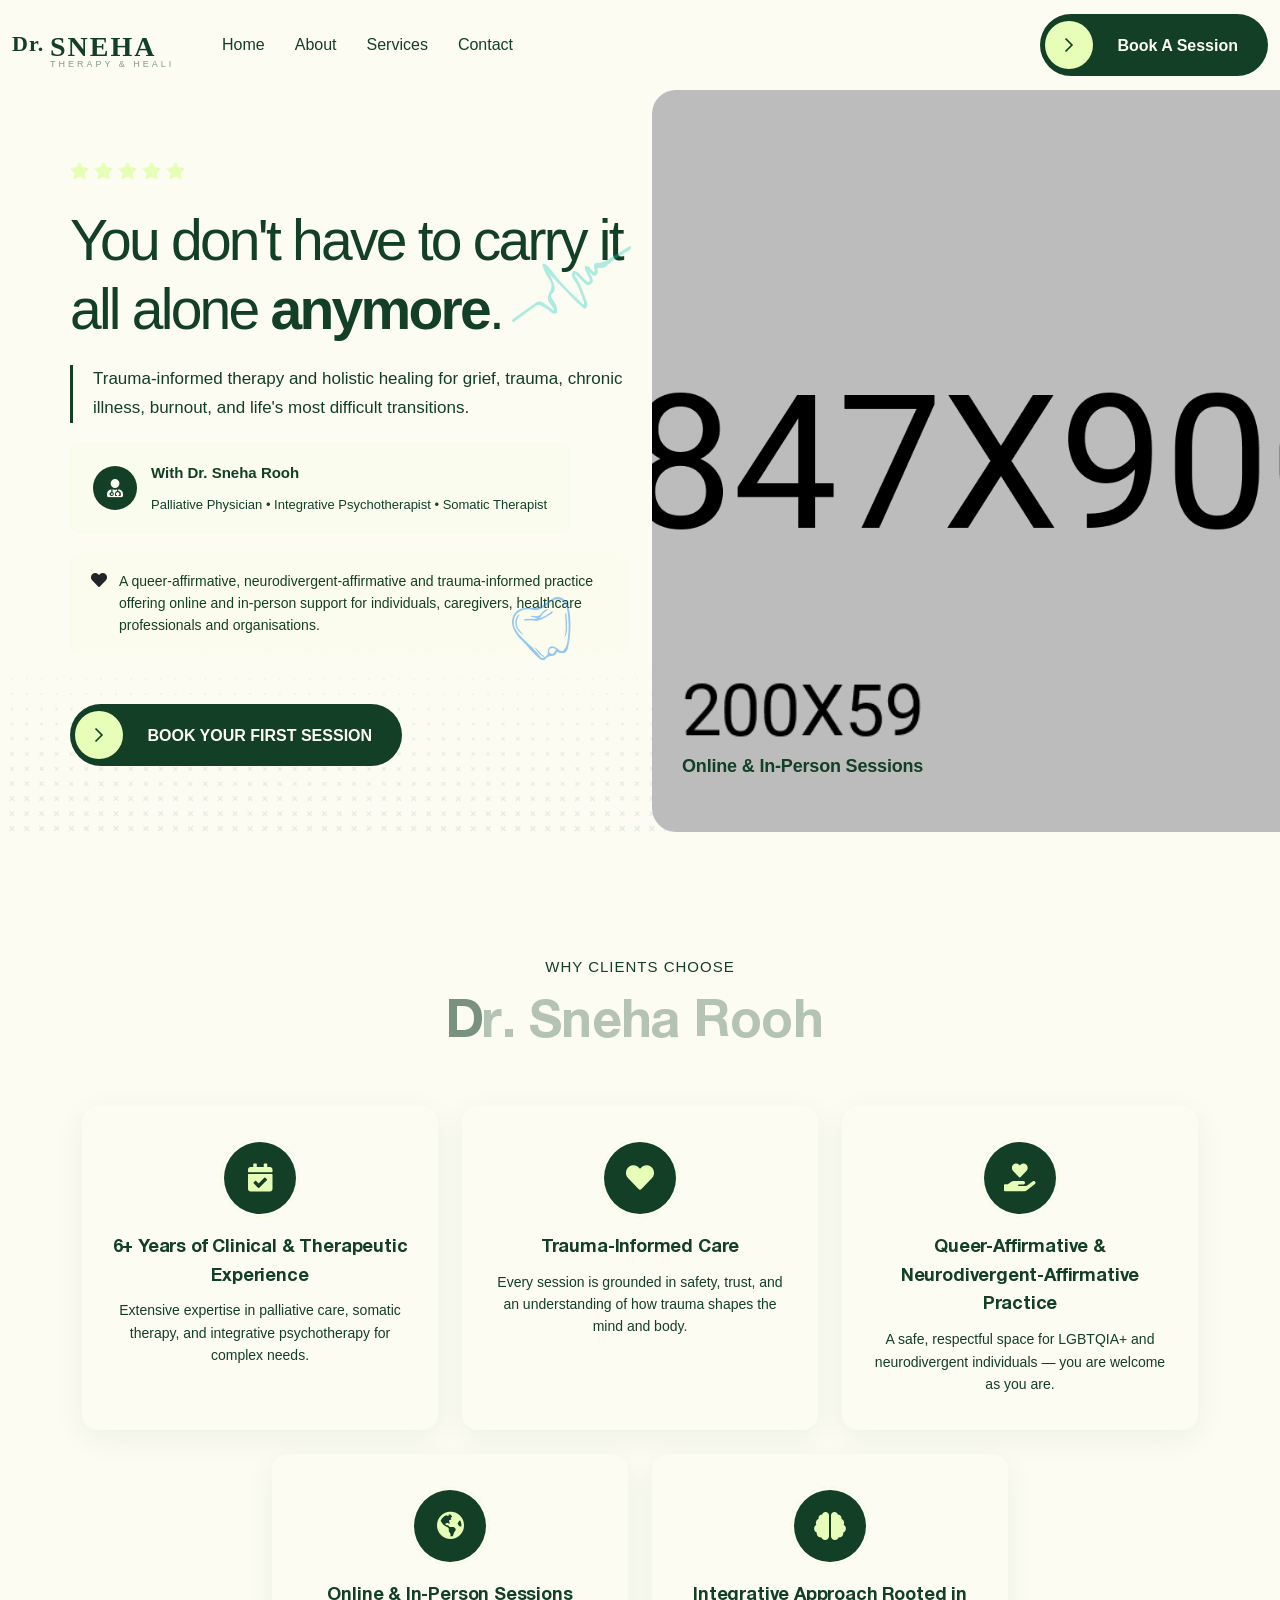
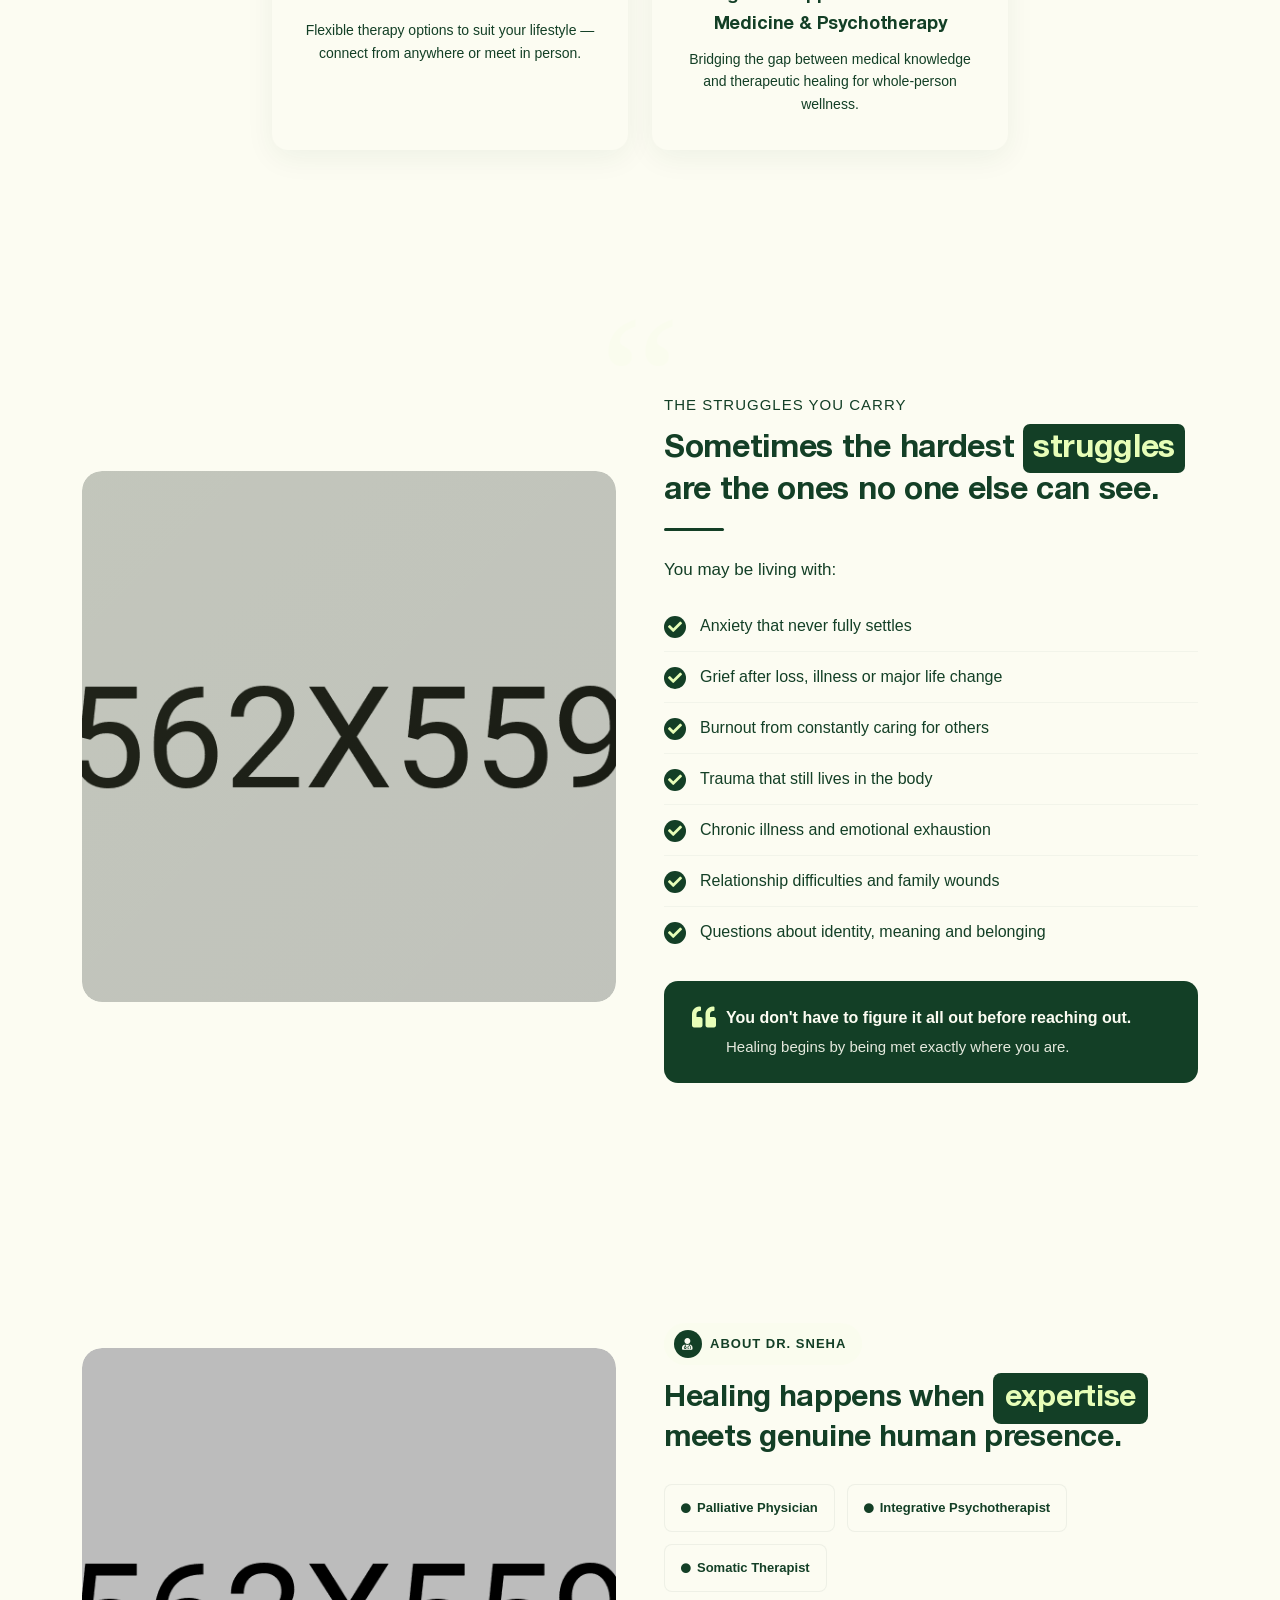
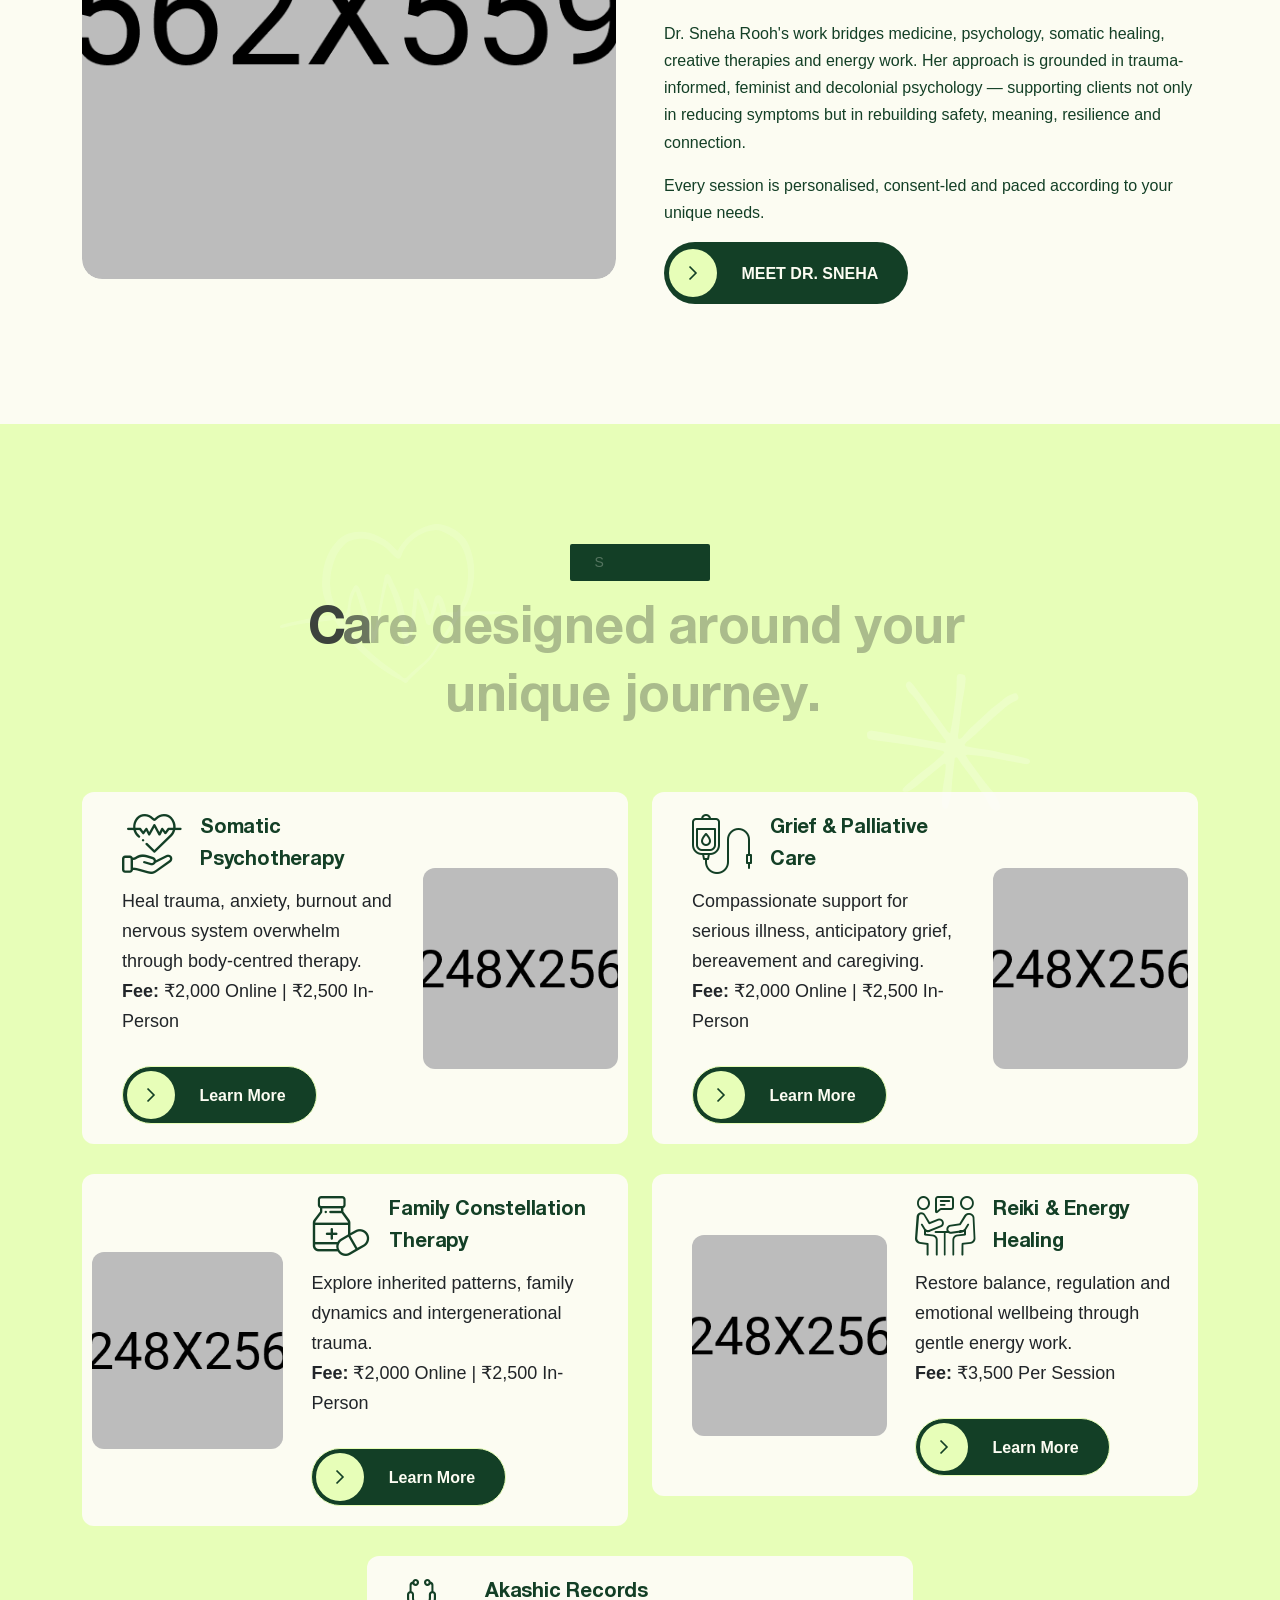
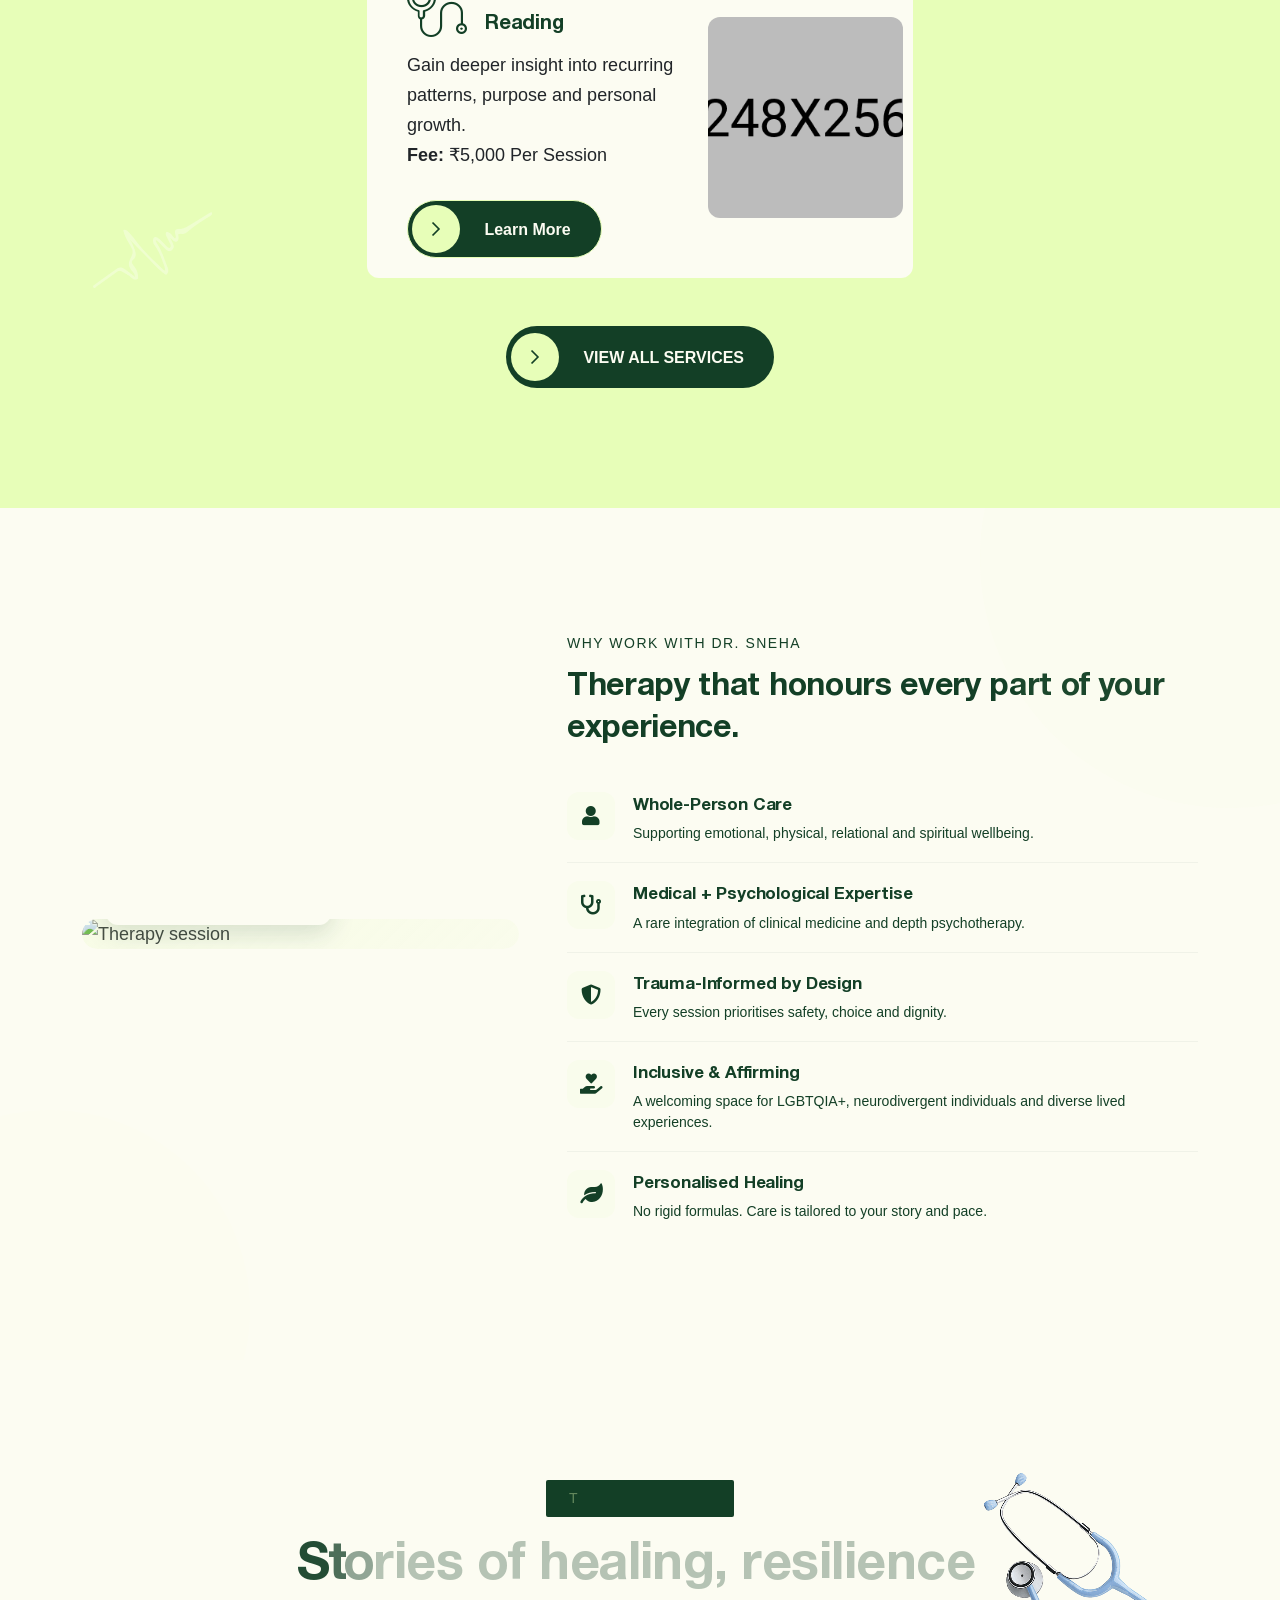
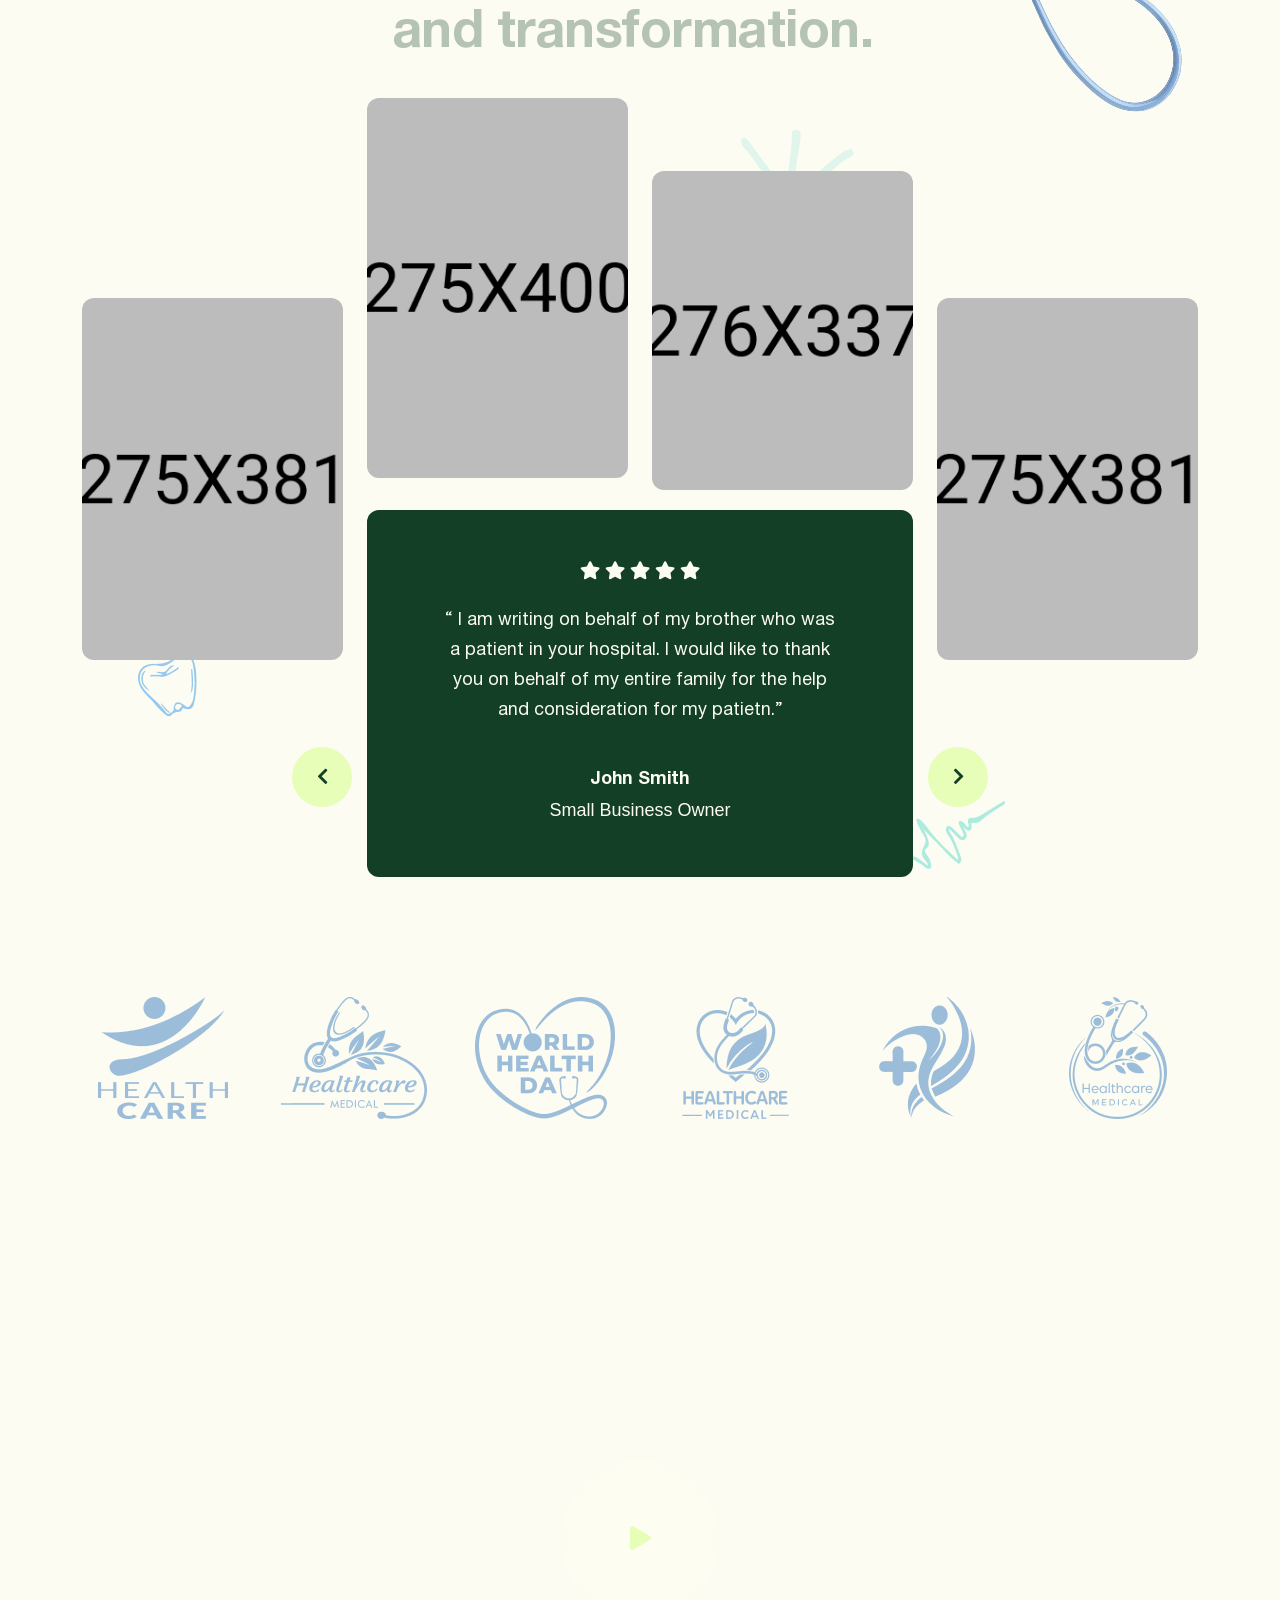
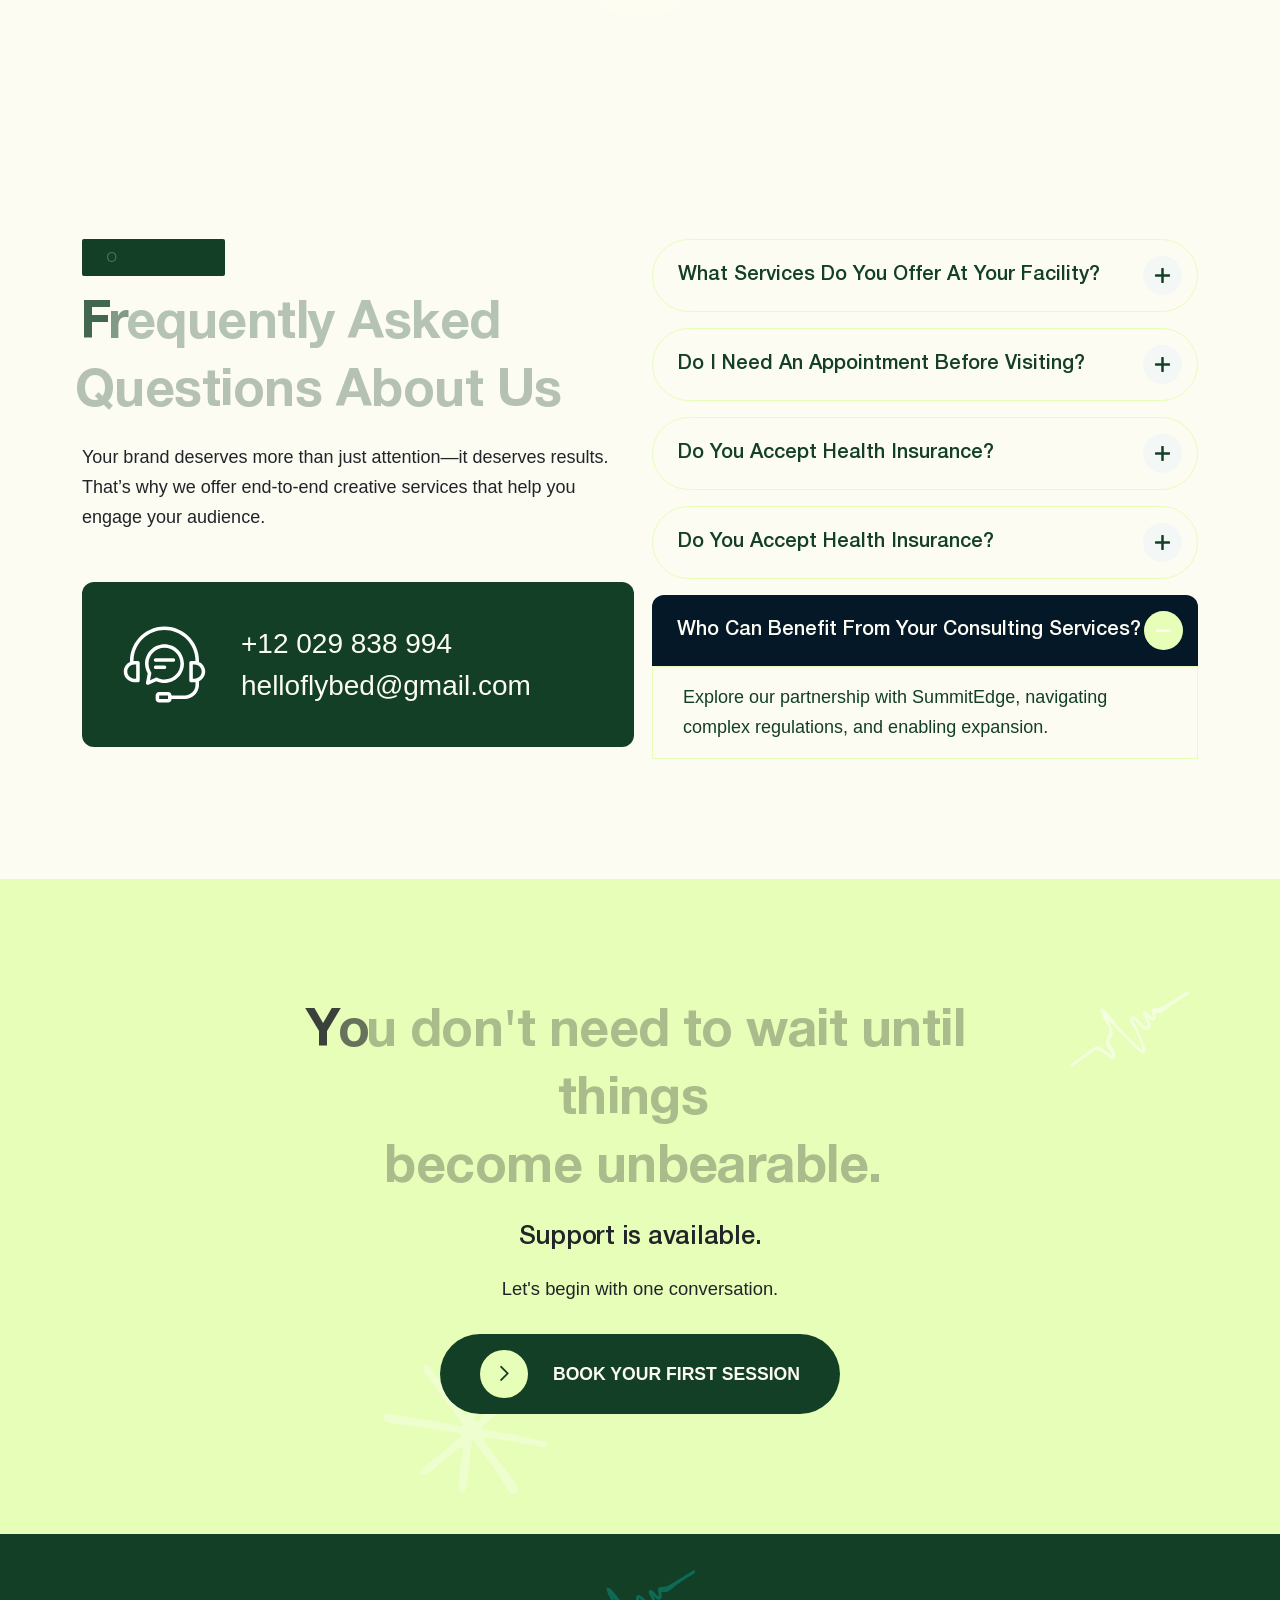
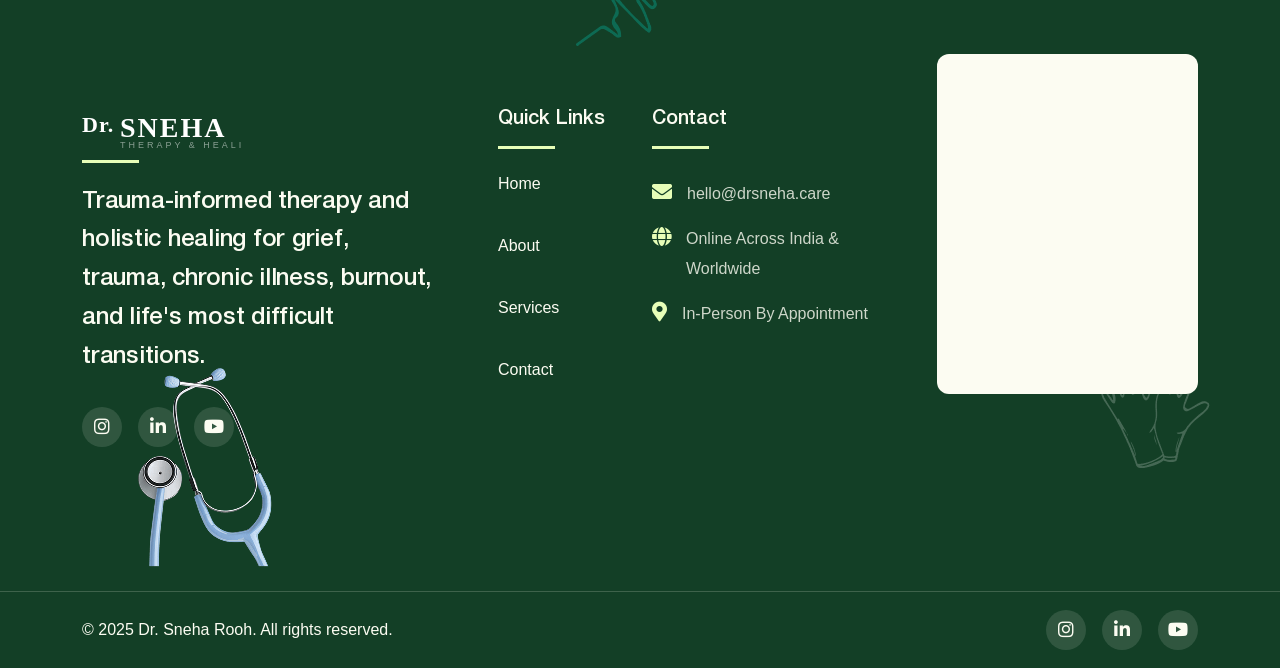
==== index.html @ a0628efb "Initial commit - Dr. Sneha Rooh website (index, about, service, contact)" ====
<!DOCTYPE html>
<html lang="en">
    <!--<< Header Area >>-->
    <head>
        <!-- ========== Meta Tags ========== -->
        <meta charset="UTF-8">
        <meta http-equiv="X-UA-Compatible" content="IE=edge">
        <meta name="viewport" content="width=device-width, initial-scale=1">
        <meta name="author" content="Dr. Sneha Rooh">
        <meta name="description" content="Dr. Sneha Rooh - Palliative Physician, Integrative Psychotherapist & Somatic Therapist. Trauma-informed, queer-affirmative, neurodivergent-affirmative therapy and holistic healing.">
        <!-- ======== Page title ============ -->
        <title>Dr. Sneha Rooh | Palliative Physician & Integrative Psychotherapist</title>
        <!--<< Favicon >>-->
        <!--<< Favicon >>-->
        <link rel="shortcut icon" href="assets/img/favicon.svg">
        <!--<< Open Graph Tags >>-->
        <meta property="og:title" content="Dr. Sneha Rooh | Palliative Physician &amp; Integrative Psychotherapist">
        <meta property="og:description" content="Trauma-informed, queer-affirmative therapy and holistic healing for grief, trauma, chronic illness, burnout and life transitions.">
        <meta property="og:type" content="website">
        <meta property="og:url" content="https://drsneha.care">
        <meta property="og:image" content="assets/img/og-image.jpg">
        <meta name="twitter:card" content="summary_large_image">
        <meta name="twitter:title" content="Dr. Sneha Rooh | Palliative Physician &amp; Integrative Psychotherapist">
        <meta name="twitter:description" content="Trauma-informed, queer-affirmative therapy and holistic healing.">
        <!--<< Bootstrap min.css >>-->
        <link rel="stylesheet" href="assets/css/bootstrap.min.css">
        <!--<< Font Awesome.css >>-->
        <link rel="stylesheet" href="assets/css/font-awesome.css">
        <!--<< Animate.css >>-->
        <link rel="stylesheet" href="assets/css/animate.css">
        <!--<< Magnific Popup.css >>-->
        <link rel="stylesheet" href="assets/css/magnific-popup.css">
        <!--<< MeanMenu.css >>-->
        <link rel="stylesheet" href="assets/css/meanmenu.css">
        <!--<< Odometer.css >>-->
        <link rel="stylesheet" href="assets/css/odometer.css">
        <!--<< Swiper Bundle.css >>-->
        <link rel="stylesheet" href="assets/css/swiper-bundle.min.css">
        <!--<< Nice Select.css >>-->
        <link rel="stylesheet" href="assets/css/nice-select.css">
        <!--<< Main.css >>-->
        <link rel="stylesheet" href="assets/css/main.css">
    <style>
        .problem-section {
            position: relative;
        }
        .problem-section::before {
            content: '\201C';
            position: absolute;
            top: 20px;
            left: 50%;
            transform: translateX(-50%);
            font-size: 180px;
            line-height: 1;
            font-family: Georgia, serif;
            color: var(--theme-color);
            opacity: 0.06;
            pointer-events: none;
        }
        .problem-headline {
            font-size: 32px;
            font-weight: 700;
            line-height: 1.3;
            color: var(--header);
            position: relative;
            padding-bottom: 20px;
        }
        .problem-headline::after {
            content: '';
            position: absolute;
            bottom: 0;
            left: 0;
            width: 60px;
            height: 3px;
            background: var(--black);
            border-radius: 2px;
        }
        .problem-headline span {
            color: var(--theme-color);
            background: var(--black);
            padding: 10px;
            border-radius: 7px;
        }
        .problem-image-wrapper {
            position: relative;
            border-radius: 20px;
            overflow: hidden;
        }
        .problem-image-wrapper::after {
            content: '';
            position: absolute;
            inset: 0;
            background: linear-gradient(135deg, rgba(231,254,184,0.15), rgba(231,254,184,0.1));
            border-radius: 20px;
        }
        .problem-image-wrapper img {
            width: 100%;
            border-radius: 20px;
            display: block;
        }
        .problem-list-modern {
            list-style: none;
            padding: 0;
            margin: 0;
        }
        .problem-list-modern li {
            display: flex;
            align-items: flex-start;
            gap: 14px;
            padding: 10px 0;
            font-size: 16px;
            color: #133F26;
            border-bottom: 1px solid rgba(19,63,38,0.04);
        }
        .problem-list-modern li:last-child {
            border-bottom: none;
        }
        .problem-list-modern li i {
            color: var(--theme-color-2);
            font-size: 14px;
            margin-top: 5px;
            flex-shrink: 0;
            width: 22px;
            height: 22px;
            border-radius: 50%;
            background: var(--black);
            display: inline-flex;
            align-items: center;
            justify-content: center;
        }
        .problem-cta-box {
            background: linear-gradient(135deg, var(--black), #133F26);
            border-radius: 14px;
            padding: 24px 28px;
            color: var(--white);
            margin-top: 24px;
        }
        .problem-cta-box p {
            margin: 0;
            font-size: 15px;
            line-height: 1.6;
            color: rgba(252,252,242,0.9);
        }
        .problem-cta-box strong {
            color: var(--white);
            font-size: 16px;
        }
        .problem-cta-box i {
            color: var(--theme-color);
            font-size: 24px;
            margin-right: 10px;
        }

        .about-section-3 .about-frame {
            position: relative;
            border-radius: 20px;
            overflow: hidden;
        }
        .about-section-3 .about-frame::before {
            content: '';
            position: absolute;
            inset: 0;
            border: 2px dashed rgba(231,254,184,0.2);
            border-radius: 24px;
            margin: -8px;
            pointer-events: none;
        }
        .about-section-3 .about-frame img {
            width: 100%;
            border-radius: 20px;
            display: block;
        }
        .about-section-3 .about-badge {
            display: inline-flex;
            align-items: center;
            gap: 8px;
            background: rgba(231,254,184,0.08);
            color: var(--black);
            font-size: 13px;
            font-weight: 600;
            letter-spacing: 1px;
            text-transform: uppercase;
            padding: 6px 16px 6px 10px;
            border-radius: 30px;
            margin-bottom: 14px;
        }
        .about-section-3 .about-badge i {
            width: 28px;
            height: 28px;
            border-radius: 50%;
            background: var(--black);
            color: var(--white);
            display: inline-flex;
            align-items: center;
            justify-content: center;
            font-size: 12px;
        }
        .about-section-3 .about-headline {
            font-size: 30px;
            font-weight: 700;
            line-height: 1.35;
            color: var(--header);
            margin-bottom: 20px;
        }
        .about-section-3 .about-headline span {
            color: var(--theme-color);
            background: var(--black);
            padding: 12px;
            border-radius: 8px;
        }
        .about-section-3 .about-paragraph {
            font-size: 16px;
            line-height: 1.7;
            color: #133F26;
            margin-bottom: 16px;
        }
        .about-section-3 .about-qualifications {
            display: flex;
            flex-wrap: wrap;
            gap: 12px;
            margin: 24px 0 28px;
        }
        .about-section-3 .about-qualifications span {
            background: var(--white);
            border: 1px solid rgba(19,63,38,0.06);
            border-radius: 8px;
            padding: 8px 16px;
            font-size: 13px;
            font-weight: 500;
            color: #133F26;
            display: inline-flex;
            align-items: center;
            gap: 6px;
        }
        .about-section-3 .about-qualifications span i {
            color: var(--black);
            font-size: 10px;
        }
        .about-section-3 .about-qualifications span strong {
            color: var(--header);
        }

        .why-work-section {
            background: #FCFCF2;
            position: relative;
            overflow: hidden;
        }
        .why-work-section::before {
            content: '';
            position: absolute;
            top: -200px;
            right: -200px;
            width: 500px;
            height: 500px;
            border-radius: 50%;
            background: rgba(231,254,184,0.04);
            pointer-events: none;
        }
        .why-work-section::after {
            content: '';
            position: absolute;
            bottom: -150px;
            left: -150px;
            width: 400px;
            height: 400px;
            border-radius: 50%;
            background: rgba(231,254,184,0.03);
            pointer-events: none;
        }
        .why-work-image {
            position: relative;
            border-radius: 20px;
            overflow: hidden;
        }
        .why-work-image img {
            width: 100%;
            border-radius: 20px;
            display: block;
        }
        .why-work-image::after {
            content: '';
            position: absolute;
            inset: 0;
            background: linear-gradient(135deg, rgba(231,254,184,0.2), rgba(231,254,184,0.1));
            border-radius: 20px;
        }
        .why-work-image .floating-badge {
            position: absolute;
            bottom: 24px;
            left: 24px;
            background: var(--white);
            border-radius: 12px;
            padding: 14px 20px;
            display: flex;
            align-items: center;
            gap: 12px;
            box-shadow: 0 8px 24px rgba(19,63,38,0.15);
            z-index: 2;
        }
        .why-work-image .floating-badge i {
            font-size: 24px;
            color: var(--theme-color);
        }
        .why-work-image .floating-badge h6 {
            font-size: 14px;
            font-weight: 600;
            margin: 0;
            color: var(--header);
        }
        .why-work-image .floating-badge p {
            font-size: 12px;
            margin: 0;
            color: #133F26;
        }
        .why-work-section .section-subtitle-light {
            font-size: 14px;
            color: var(--black);
            font-weight: 500;
            letter-spacing: 1.5px;
            text-transform: uppercase;
            margin-bottom: 8px;
            display: block;
        }
        .why-work-section .section-title-light h2 {
            color: var(--header);
            font-size: 32px;
            font-weight: 700;
        }
        .why-work-item {
            display: flex;
            align-items: flex-start;
            gap: 18px;
            padding: 18px 0;
            border-bottom: 1px solid rgba(19,63,38,0.05);
        }
        .why-work-item:last-child {
            border-bottom: none;
        }
        .why-work-item .icon-box {
            width: 48px;
            height: 48px;
            border-radius: 12px;
            background: rgba(231,254,184,0.12);
            display: flex;
            align-items: center;
            justify-content: center;
            font-size: 20px;
            color: var(--black);
            flex-shrink: 0;
            transition: all 0.3s ease;
        }
        .why-work-item:hover .icon-box {
            background: var(--black);
            color: var(--white);
        }
        .why-work-item h5 {
            font-size: 17px;
            font-weight: 600;
            color: var(--header);
            margin-bottom: 4px;
        }
        .why-work-item p {
            font-size: 14px;
            color: #133F26;
            margin: 0;
            line-height: 1.5;
        }

        .hero-main-desc {
            font-size: 17px;
            line-height: 1.7;
            color: #133F26;
            padding-left: 20px;
            border-left: 3px solid var(--black);
            margin-top: 20px;
        }
        .hero-author-box {
            display: inline-flex;
            align-items: center;
            gap: 14px;
            background: rgba(231,254,184,0.08);
            border: 1px solid rgba(231,254,184,0.15);
            border-radius: 12px;
            padding: 14px 22px;
            margin-top: 20px;
        }
        .hero-author-box .author-avatar {
            width: 44px;
            height: 44px;
            border-radius: 50%;
            background: var(--black);
            display: flex;
            align-items: center;
            justify-content: center;
            color: var(
            --white);
            font-size: 18px;
            flex-shrink: 0;
        }
        .hero-author-box .author-info strong {
            display: block;
            font-size: 15px;
            color: var(--header);
        }
        .hero-author-box .author-info span {
            font-size: 13px;
            color: #133F26;
            line-height: 1.4;
        }
        .hero-footer-tag {
            display: flex;
            align-items: flex-start;
            gap: 12px;
            margin-top: 20px;
            padding: 16px 20px;
            background: rgba(231,254,184,0.06);
            border-radius: 12px;
            border: 1px solid rgba(231,254,184,0.1);
        }
        .hero-footer-tag i {
            color: var();
            font-size: 16px;
            margin-top: 2px;
            flex-shrink: 0;
        }
        .hero-footer-tag p {
            font-size: 14px;
            color: #133F26;
            margin: 0;
            line-height: 1.6;
        }

        .trust-card {
            background: var(--white);
            border-radius: 16px;
            padding: 36px 28px 32px;
            box-shadow: 0 8px 30px rgba(19, 63, 38, 0.06);
            transition: all 0.4s ease;
            text-align: center;
            height: 100%;
            border-bottom: 3px solid transparent;
        }
        .trust-card:hover {
            transform: translateY(-6px);
            box-shadow: 0 16px 48px rgba(231, 254, 184, 0.12);
            border-bottom-color: var(--black);
        }
        .trust-card .icon-wrap {
            width: 72px;
            height: 72px;
            border-radius: 50%;
            display: flex;
            align-items: center;
            justify-content: center;
            margin: 0 auto 20px;
            font-size: 28px;
            color: var(--theme-color);
            background: var(--black);
            transition: all 0.4s ease;
            position: relative;
        }
        .trust-card .icon-wrap::after {
            content: '';
            position: absolute;
            inset: -4px;
            border-radius: 50%;
            border: 2px dashed var(--theme-color);
            opacity: 0.25;
        }
        .trust-card:hover .icon-wrap {
            background: var(--black);
        }
        .trust-card:hover .icon-wrap::after {
            border-color: var(--theme-color-2);
        }
        .trust-card h5 {
            font-size: 18px;
            font-weight: 600;
            margin-bottom: 8px;
            color: var(--header);
        }
        .trust-card p {
            font-size: 14px;
            color: #133F26;
            margin: 0;
            line-height: 1.6;
        }
        .section-subtitle {
            font-size: 15px;
            color: var(--black);
            font-weight: 500;
            letter-spacing: 1px;
            text-transform: uppercase;
            margin-bottom: 8px;
        }

        .skel-wrap {
            width: 100%;
            max-width: 1200px;
            margin: 0 auto;
            padding: 0 24px;
            display: flex;
            flex-direction: column;
            gap: 20px;
        }
        .skel-header {
            display: flex;
            align-items: center;
            gap: 24px;
            padding: 20px 0;
            border-bottom: 1px solid rgba(19,63,38,0.04);
        }
        .skel-logo {
            width: 120px;
            height: 32px;
            border-radius: 6px;
            background: linear-gradient(90deg, #e0e8dd 25%, #f0f5ee 50%, #e0e8dd 75%);
            background-size: 200% 100%;
            animation: skel-shimmer 1.5s ease infinite;
            flex-shrink: 0;
        }
        .skel-nav {
            display: flex;
            gap: 24px;
            flex: 1;
        }
        .skel-hero {
            display: flex;
            gap: 32px;
            align-items: center;
            padding: 32px 0;
        }
        .skel-hero-content {
            flex: 1;
            display: flex;
            flex-direction: column;
            gap: 14px;
        }
        .skel-block {
            border-radius: 12px;
            background: linear-gradient(90deg, #e0e8dd 25%, #f0f5ee 50%, #e0e8dd 75%);
            background-size: 200% 100%;
            animation: skel-shimmer 1.5s ease infinite;
        }
        .skel-block-lg {
            width: 200px;
            height: 180px;
            flex-shrink: 0;
        }
        .skel-body {
            display: flex;
            gap: 24px;
        }
        .skel-col {
            flex: 1;
            display: flex;
            flex-direction: column;
            gap: 20px;
        }
        .skel-card {
            border-radius: 14px;
            padding: 28px;
            background: linear-gradient(90deg, #e0e8dd 25%, #f0f5ee 50%, #e0e8dd 75%);
            background-size: 200% 100%;
            animation: skel-shimmer 1.5s ease infinite;
            min-height: 120px;
        }
        .skel-footer {
            padding: 24px 0;
            border-top: 1px solid rgba(19,63,38,0.04);
        }
        .skel-line {
            height: 14px;
            border-radius: 6px;
            background: linear-gradient(90deg, #e0e8dd 25%, #f0f5ee 50%, #e0e8dd 75%);
            background-size: 200% 100%;
            animation: skel-shimmer 1.5s ease infinite;
        }
        .w-20 { width: 20%; }
        .w-30 { width: 30%; }
        .w-40 { width: 40%; }
        .w-50 { width: 50%; }
        .w-60 { width: 60%; }
        .w-70 { width: 70%; }
        .w-80 { width: 80%; }

        @keyframes skel-shimmer {
            0% { background-position: 200% 0; }
            100% { background-position: -200% 0; }
        }

        .preloader {
            align-items: flex-start;
            padding: 40px 0;
            background: var(--body);
        }
        .preloader .animation-preloader,
        .preloader .loader {
            display: none;
        }
        h1, h2, h3, h4, h5, h6 {
            font-family: "Helvetica Neue", Helvetica, Arial, sans-serif;
            font-weight: 700;
            letter-spacing: -0.01em;
        }
        h2, h4, h6 {
            font-weight: 600;
        }
        .hero-section h1 {
            font-family: "Helvetica Neue", Helvetica, Arial, sans-serif;
            font-weight: 700;
        }
    </style>
</head>
    <body>

         <!-- Preloader Start -->
        <div id="preloader" class="preloader">
            <div class="skel-wrap">
                <div class="skel-header">
                    <div class="skel-logo"></div>
                    <div class="skel-nav">
                        <div class="skel-line w-20"></div>
                        <div class="skel-line w-20"></div>
                        <div class="skel-line w-20"></div>
                        <div class="skel-line w-20"></div>
                    </div>
                </div>
                <div class="skel-hero">
                    <div class="skel-block skel-block-lg"></div>
                    <div class="skel-hero-content">
                        <div class="skel-line w-40"></div>
                        <div class="skel-line w-60"></div>
                        <div class="skel-line w-30"></div>
                    </div>
                </div>
                <div class="skel-body">
                    <div class="skel-col">
                        <div class="skel-card"></div>
                        <div class="skel-card"></div>
                    </div>
                    <div class="skel-col">
                        <div class="skel-card"></div>
                        <div class="skel-card"></div>
                    </div>
                </div>
                <div class="skel-footer">
                    <div class="skel-line w-50"></div>
                </div>
            </div>
        </div>

        <!-- Back To Top start -->
        <button id="back-top" class="back-to-top">
            <i class="fas fa-long-arrow-up"></i>
        </button>

            <!-- Offcanvas Area Start -->
        <div class="fix-area">
            <div class="offcanvas__info">
                <div class="offcanvas__wrapper">
                    <div class="offcanvas__content">
                        <div class="offcanvas__top mb-5 d-flex justify-content-between align-items-center">
                            <div class="offcanvas__logo">
                                <a href="index.html">
                                    <img src="assets/img/logo/black-logo.svg" alt="Dr. Sneha Rooh">
                                </a>
                            </div>
                            <div class="offcanvas__close">
                                <button>
                                <i class="fas fa-times"></i>
                                </button>
                            </div>
                        </div>
                        <h3 class="offcanvas-title">Welcome.</h3>
                        <p>Trauma-informed therapy and holistic healing <br> for grief, trauma, chronic illness and burnout.</p>
                        <div class="mobile-menu fix mt-3"></div>
                        <div class="social-icon d-flex align-items-center">
                            <a href="#" aria-label="Instagram"><i class="fab fa-instagram"></i></a>
                            <a href="#" aria-label="LinkedIn"><i class="fab fa-linkedin-in"></i></a>
                            <a href="#" aria-label="YouTube"><i class="fab fa-youtube"></i></a>
                        </div>
                        <div class="offcanvas__contact">
                            <h3>Information</h3>
                            <ul class="contact-list">
                                <li>
                                    <span>
                                        Email:
                                    </span>
                                    <a href="mailto:hello@drsneha.care">
                                   hello@drsneha.care
                                </a>
                                </li>
                                <li>
                                    <span>
                                        Sessions:
                                    </span>
                                    Online Across India & Worldwide
                                </li>
                                <li>
                                    <span>
                                        In-Person:
                                    </span>
                                    By Appointment
                                </li>
                            </ul>
                        </div>
                       <a href="contact.html" class="theme-btn">
                            <i class="far fa-chevron-right"></i>
                            Book a Session
                        </a>
                    </div>
                </div>
            </div>
        </div>
        <div class="offcanvas__overlay"></div>


        <!-- Header Section Start -->
        <header id="header-sticky" class="header-section header-1 header-3">
            <div class="container header-container-2">
                <div class="mega-menu-wrapper">
                    <div class="header-main">
                        <div class="header-left">
                            <a href="index.html" class="header-logo1">
                                <img src="assets/img/logo/black-logo.svg" alt="logo-img">
                            </a>
                             <div class="mean__menu-wrapper">
                                <div class="main-menu">
                                    <nav id="mobile-menu">
                                        <ul>
                                            <li class="active">
                                                <a href="index.html">Home</a>
                                            </li>
                                            <li>
                                                <a href="about.html">About</a>
                                            </li>
                                            <li>
                                                <a href="service.html">Services</a>
                                            </li>
                                            <li>
                                                <a href="contact.html">Contact</a>
                                            </li>
                                        </ul>
                                    </nav>
                                </div>
                            </div>
                        </div>
                        <div class="header-right d-flex justify-content-end align-items-center">
                            <div class="header-contact-info">
                                <a href="contact.html" class="theme-btn">
                                    <i class="far fa-chevron-right"></i>
                                    Book a Session
                                </a>
                            </div>
                            <div class="header__hamburger d-xl-none my-auto">
                                <div class="sidebar__toggle">
                                    <i class="fal fa-bars"></i>
                                </div>
                            </div>
                        </div>
                    </div>
                </div>
            </div>
        </header>

        <!-- PLACEHOLDER: Search bar removed (not needed for this site) -->

        <!-- Hero Section Start -->
        <section class="hero-section hero-3 fix section-bg">
            <div class="dot-shape">
                <img src="assets/img/home-3/hero/shape-2.png" alt="img">
            </div>
            <div class="top-shape float-bob-y">
                <img src="assets/img/home-3/hero/shape-1.png" alt="img">
            </div>
            <div class="bottom-shape float-bob-x">
                <img src="assets/img/home-3/hero/shape-3.png" alt="img">
            </div>
            <div class="container-fluid">
                <div class="row g-4 align-items-center">
                    <div class="col-lg-6">
                        <div class="hero-content">
                            <div class="star wow fadeInUp" data-wow-delay=".3s">
                                <i class="fas fa-star"></i>
                                <i class="fas fa-star"></i>
                                <i class="fas fa-star"></i>
                                <i class="fas fa-star"></i>
                                <i class="fas fa-star"></i>
                                <span><!-- PLACEHOLDER: Add rating/review text here --></span>
                            </div>
                            <h1 class="wow fadeInUp" data-wow-delay=".5s">
                                You don't have to carry it all alone <span>anymore</span>.
                            </h1>
                            <p class="wow fadeInUp hero-main-desc" data-wow-delay=".3s">
                                Trauma-informed therapy and holistic healing for grief, trauma, chronic illness, burnout, and life's most difficult transitions.
                            </p>
                            <div class="hero-author-box wow fadeInUp" data-wow-delay=".4s">
                                <div class="author-avatar"><i class="fas fa-user-md"></i></div>
                                <div class="author-info">
                                    <strong>With Dr. Sneha Rooh</strong>
                                    <span>Palliative Physician &bull; Integrative Psychotherapist &bull; Somatic Therapist</span>
                                </div>
                            </div>
                            <div class="hero-footer-tag wow fadeInUp" data-wow-delay=".45s">
                                <i class="fas fa-heart"></i>
                                <p>A queer-affirmative, neurodivergent-affirmative and trauma-informed practice offering online and in-person support for individuals, caregivers, healthcare professionals and organisations.</p>
                            </div>
                            <div class="hero-button wow fadeInUp" data-wow-delay=".5s">
                                <a href="contact.html" class="theme-btn">
                                    <i class="far fa-chevron-right"></i>
                                    BOOK YOUR FIRST SESSION
                                </a>
                            </div>
                        </div>
                    </div>
                    <div class="col-lg-6">
                        <div class="hero-image">
                            <!-- PLACEHOLDER: Replace with Dr. Sneha's photo -->
                            <img src="assets/img/home-3/hero/hero-1.png" alt="Dr. Sneha Rooh" class="wow img-custom-anim-right" data-wow-duration="1.3s" data-wow-delay="0.3s">
                            <div class="hero-image-2">
                                <div class="group-image">
                                <img src="assets/img/home-3/hero/group.png" alt="img">
                            </div>
                            <h6>
                                Online & In-Person Sessions
                            </h6>
                            </div>
                        </div>
                    </div>
                </div>
            </div>
        </section>

        <!-- Trust / Why Clients Choose Dr. Sneha Section Start -->
        <section class="section-padding" style="background: #FCFCF2;">
            <div class="container">
                <div class="section-title text-center wow fadeInUp mb-5">
                    <p class="section-subtitle">Why Clients Choose</p>
                    <h2 class="tx-title sec_title tz-itm-title tz-itm-anim">Dr. Sneha Rooh</h2>
                </div>
                <div class="row g-4 justify-content-center">
                    <div class="col-xxl-4 col-xl-4 col-lg-6 col-md-6 wow fadeInUp" data-wow-delay=".2s">
                        <div class="trust-card">
                            <div class="icon-wrap">
                                <i class="fas fa-calendar-check"></i>
                            </div>
                            <h5>6+ Years of Clinical &amp; Therapeutic Experience</h5>
                            <p>Extensive expertise in palliative care, somatic therapy, and integrative psychotherapy for complex needs.</p>
                        </div>
                    </div>
                    <div class="col-xxl-4 col-xl-4 col-lg-6 col-md-6 wow fadeInUp" data-wow-delay=".4s">
                        <div class="trust-card">
                            <div class="icon-wrap">
                                <i class="fas fa-heart"></i>
                            </div>
                            <h5>Trauma-Informed Care</h5>
                            <p>Every session is grounded in safety, trust, and an understanding of how trauma shapes the mind and body.</p>
                        </div>
                    </div>
                    <div class="col-xxl-4 col-xl-4 col-lg-6 col-md-6 wow fadeInUp" data-wow-delay=".6s">
                        <div class="trust-card">
                            <div class="icon-wrap">
                                <i class="fas fa-hand-holding-heart"></i>
                            </div>
                            <h5>Queer-Affirmative &amp; Neurodivergent-Affirmative Practice</h5>
                            <p>A safe, respectful space for LGBTQIA+ and neurodivergent individuals — you are welcome as you are.</p>
                        </div>
                    </div>
                    <div class="col-xxl-4 col-xl-4 col-lg-6 col-md-6 wow fadeInUp" data-wow-delay=".3s">
                        <div class="trust-card">
                            <div class="icon-wrap">
                                <i class="fas fa-globe-americas"></i>
                            </div>
                            <h5>Online &amp; In-Person Sessions</h5>
                            <p>Flexible therapy options to suit your lifestyle — connect from anywhere or meet in person.</p>
                        </div>
                    </div>
                    <div class="col-xxl-4 col-xl-4 col-lg-6 col-md-6 wow fadeInUp" data-wow-delay=".5s">
                        <div class="trust-card">
                            <div class="icon-wrap">
                                <i class="fas fa-brain"></i>
                            </div>
                            <h5>Integrative Approach Rooted in Medicine &amp; Psychotherapy</h5>
                            <p>Bridging the gap between medical knowledge and therapeutic healing for whole-person wellness.</p>
                        </div>
                    </div>
                </div>
            </div>
        </section>

        <!-- Problem Section: "Sometimes the hardest struggles..." Start -->
        <section class="problem-section section-padding fix" style="background: #FCFCF2;">
            <div class="container">
                <div class="row g-5 align-items-center">
                    <div class="col-lg-6">
                        <div class="problem-image-wrapper wow img-custom-anim-left" data-wow-duration="1.3s" data-wow-delay="0.3s">
                            <!-- PLACEHOLDER: Replace with relevant image -->
                            <img src="assets/img/home-3/about/about-1.jpg" alt="Healing journey">
                        </div>
                    </div>
                    <div class="col-lg-6">
                        <div class="problem-content">
                            <p class="section-subtitle wow fadeInUp" data-wow-delay=".1s">The Struggles You Carry</p>
                            <h2 class="problem-headline wow fadeInUp" data-wow-delay=".2s">
                                Sometimes the hardest <span>struggles</span> are the ones no one else can see.
                            </h2>
                            <p class="mt-4 mb-3 wow fadeInUp" data-wow-delay=".3s" style="font-size: 17px; color: #133F26; font-weight: 500;">
                                You may be living with:
                            </p>
                            <ul class="problem-list-modern wow fadeInUp" data-wow-delay=".4s">
                                <li><i class="fas fa-check"></i> Anxiety that never fully settles</li>
                                <li><i class="fas fa-check"></i> Grief after loss, illness or major life change</li>
                                <li><i class="fas fa-check"></i> Burnout from constantly caring for others</li>
                                <li><i class="fas fa-check"></i> Trauma that still lives in the body</li>
                                <li><i class="fas fa-check"></i> Chronic illness and emotional exhaustion</li>
                                <li><i class="fas fa-check"></i> Relationship difficulties and family wounds</li>
                                <li><i class="fas fa-check"></i> Questions about identity, meaning and belonging</li>
                            </ul>
                            <div class="problem-cta-box wow fadeInUp" data-wow-delay=".5s">
                                <div class="d-flex align-items-start">
                                    <i class="fas fa-quote-left"></i>
                                    <div>
                                        <p><strong>You don't have to figure it all out before reaching out.</strong></p>
                                        <p style="margin-top: 4px;">Healing begins by being met exactly where you are.</p>
                                    </div>
                                </div>
                            </div>
                        </div>
                    </div>
                </div>
            </div>
        </section>

        <!-- About Preview Section: Dr. Sneha Bio Start -->
        <section class="about-section-3 section-padding fix">
            <div class="container">
                <div class="row g-5 align-items-center">
                    <div class="col-lg-6">
                        <div class="about-frame wow img-custom-anim-left" data-wow-duration="1.3s" data-wow-delay="0.3s">
                            <!-- PLACEHOLDER: Replace with Dr. Sneha's photo -->
                            <img src="assets/img/home-3/about/about-1.jpg" alt="Dr. Sneha Rooh">
                        </div>
                    </div>
                    <div class="col-lg-6">
                        <div class="about-content">
                            <div class="about-badge wow fadeInUp" data-wow-delay=".1s">
                                <i class="fas fa-user-md"></i>
                                ABOUT DR. SNEHA
                            </div>
                            <h2 class="about-headline wow fadeInUp" data-wow-delay=".2s">
                                Healing happens when <span>expertise</span> meets genuine human presence.
                            </h2>
                            <div class="about-qualifications wow fadeInUp" data-wow-delay=".25s">
                                <span><i class="fas fa-circle"></i> <strong>Palliative Physician</strong></span>
                                <span><i class="fas fa-circle"></i> <strong>Integrative Psychotherapist</strong></span>
                                <span><i class="fas fa-circle"></i> <strong>Somatic Therapist</strong></span>
                            </div>
                            <p class="about-paragraph wow fadeInUp" data-wow-delay=".3s">
                                Dr. Sneha Rooh's work bridges medicine, psychology, somatic healing, creative therapies and energy work. Her approach is grounded in trauma-informed, feminist and decolonial psychology — supporting clients not only in reducing symptoms but in rebuilding safety, meaning, resilience and connection.
                            </p>
                            <p class="about-paragraph wow fadeInUp" data-wow-delay=".35s">
                                Every session is personalised, consent-led and paced according to your unique needs.
                            </p>
                            <div class="about-button wow fadeInUp" data-wow-delay=".4s">
                                <a href="about.html" class="theme-btn">
                                    <i class="far fa-chevron-right"></i>
                                    MEET DR. SNEHA
                                </a>
                            </div>
                        </div>
                    </div>
                </div>
            </div>
        </section>

        <!-- Services Preview Section Start -->
        <section class="service-section-3 section-padding fix theme-bg">
            <div class="shape-1">
                <img src="assets/img/home-3/service/shape-1.png" alt="img">
            </div>
            <div class="shape-2">
                <img src="assets/img/home-3/service/shape-2.png" alt="img">
            </div>
            <div class="shape-3">
                <img src="assets/img/home-3/service/shape-3.png" alt="img">
            </div>
            <div class="container">
                <div class="section-title style-3 text-center wow fadeInUp">
                    <span class="subtitle tz-sub-tilte tz-sub-anim text-uppercase tx-subTitle">SERVICES</span>
                    <h2 class="text-white tx-title sec_title tz-itm-title tz-itm-anim">Care designed around your <br>unique journey.</h2>
                </div>
                <div class="row">
                    <div class="col-lg-6 wow fadeInUp" data-wow-delay=".3s">
                        <div class="service-card-items-3">
                            <div class="service-content">
                                <div class="service-icon">
                                    <div class="icon">
                                        <i class="flaticon-healthcare"></i>
                                    </div>
                                    <h5>Somatic Psychotherapy</h5>
                                </div>
                                <p>Heal trauma, anxiety, burnout and nervous system overwhelm through body-centred therapy.</p>
                                <p class="service-fee"><strong>Fee:</strong> ₹2,000 Online | ₹2,500 In-Person</p>
                                <a href="service.html" class="theme-btn style-2">
                                    <i class="far fa-chevron-right"></i>
                                    Learn More
                                </a>
                            </div>
                            <div class="service-image">
                                <!-- PLACEHOLDER: Replace service image -->
                                <img src="assets/img/home-3/service/service-1.jpg" alt="Somatic Psychotherapy">
                            </div>
                        </div>
                    </div>
                    <div class="col-lg-6 wow fadeInUp" data-wow-delay=".3s">
                        <div class="service-card-items-3">
                            <div class="service-content">
                                <div class="service-icon">
                                    <div class="icon">
                                        <i class="flaticon-blood-transfusion"></i>
                                    </div>
                                    <h5>Grief & Palliative Care</h5>
                                </div>
                                <p>Compassionate support for serious illness, anticipatory grief, bereavement and caregiving.</p>
                                <p class="service-fee"><strong>Fee:</strong> ₹2,000 Online | ₹2,500 In-Person</p>
                                <a href="service.html" class="theme-btn style-2">
                                    <i class="far fa-chevron-right"></i>
                                    Learn More
                                </a>
                            </div>
                            <div class="service-image">
                                <!-- PLACEHOLDER: Replace service image -->
                                <img src="assets/img/home-3/service/service-3.jpg" alt="Grief & Palliative Care">
                            </div>
                        </div>
                    </div>
                    <div class="col-lg-6 wow fadeInUp" data-wow-delay=".5s">
                        <div class="service-card-items-3 style-2">
                            <div class="service-image">
                                <!-- PLACEHOLDER: Replace service image -->
                                <img src="assets/img/home-3/service/service-2.jpg" alt="Family Constellation Therapy">
                            </div>
                            <div class="service-content">
                                <div class="service-icon">
                                    <div class="icon">
                                        <i class="flaticon-medicine"></i>
                                    </div>
                                    <h5>Family Constellation Therapy</h5>
                                </div>
                                <p>Explore inherited patterns, family dynamics and intergenerational trauma.</p>
                                <p class="service-fee"><strong>Fee:</strong> ₹2,000 Online | ₹2,500 In-Person</p>
                                <a href="service.html" class="theme-btn style-2">
                                    <i class="far fa-chevron-right"></i>
                                    Learn More
                                </a>
                            </div>
                        </div>
                    </div>
                    <div class="col-lg-6 wow fadeInUp" data-wow-delay=".5s">
                        <div class="service-card-items-3">
                            <div class="service-image">
                                <!-- PLACEHOLDER: Replace service image -->
                                <img src="assets/img/home-3/service/service-4.jpg" alt="Reiki & Energy Healing">
                            </div>
                            <div class="service-content">
                                <div class="service-icon">
                                    <div class="icon">
                                        <i class="flaticon-talk"></i>
                                    </div>
                                    <h5>Reiki & Energy Healing</h5>
                                </div>
                                <p>Restore balance, regulation and emotional wellbeing through gentle energy work.</p>
                                <p class="service-fee"><strong>Fee:</strong> ₹3,500 Per Session</p>
                                <a href="service.html" class="theme-btn style-2">
                                    <i class="far fa-chevron-right"></i>
                                    Learn More
                                </a>
                            </div>
                        </div>
                    </div>
                    <div class="col-lg-6 offset-lg-3 wow fadeInUp" data-wow-delay=".6s">
                        <div class="service-card-items-3">
                            <div class="service-content">
                                <div class="service-icon">
                                    <div class="icon">
                                        <i class="flaticon-stethoscope"></i>
                                    </div>
                                    <h5>Akashic Records Reading</h5>
                                </div>
                                <p>Gain deeper insight into recurring patterns, purpose and personal growth.</p>
                                <p class="service-fee"><strong>Fee:</strong> ₹5,000 Per Session</p>
                                <a href="service.html" class="theme-btn style-2">
                                    <i class="far fa-chevron-right"></i>
                                    Learn More
                                </a>
                            </div>
                            <div class="service-image">
                                <!-- PLACEHOLDER: Replace service image -->
                                <img src="assets/img/home-3/service/service-1.jpg" alt="Akashic Records Reading">
                            </div>
                        </div>
                    </div>
                </div>
                <div class="text-center mt-5 wow fadeInUp">
                    <a href="service.html" class="theme-btn">
                        <i class="far fa-chevron-right"></i>
                        VIEW ALL SERVICES
                    </a>
                </div>
            </div>
        </section>

<!-- PLACEHOLDER: Marquee section removed -->

        <!-- Why Work With Dr. Sneha Section Start -->
        <section class="section-padding why-work-section">
            <div class="container">
                <div class="row g-5 align-items-center">
                    <div class="col-lg-5">
                        <div class="why-work-image wow img-custom-anim-left" data-wow-duration="1.3s" data-wow-delay="0.3s">
                            <!-- PLACEHOLDER: Replace with Dr. Sneha's photo or a therapy room image -->
                            <img src="assets/img/home-3/choose-us/choose-1.jpg" alt="Therapy session">
                            <div class="floating-badge">
                                <i class="fas fa-heart"></i>
                                <div>
                                    <h6>Trauma-Informed</h6>
                                    <p>Care by design, not by label</p>
                                </div>
                            </div>
                        </div>
                    </div>
                    <div class="col-lg-7">
                        <div class="section-subtitle-light wow fadeInUp" data-wow-delay=".1s">Why Work With Dr. Sneha</div>
                        <div class="section-title-light wow fadeInUp" data-wow-delay=".2s">
                            <h2>Therapy that honours every part of your experience.</h2>
                        </div>
                        <div class="mt-4">
                            <div class="why-work-item wow fadeInUp" data-wow-delay=".3s">
                                <div class="icon-box"><i class="fas fa-user"></i></div>
                                <div>
                                    <h5>Whole-Person Care</h5>
                                    <p>Supporting emotional, physical, relational and spiritual wellbeing.</p>
                                </div>
                            </div>
                            <div class="why-work-item wow fadeInUp" data-wow-delay=".35s">
                                <div class="icon-box"><i class="fas fa-stethoscope"></i></div>
                                <div>
                                    <h5>Medical + Psychological Expertise</h5>
                                    <p>A rare integration of clinical medicine and depth psychotherapy.</p>
                                </div>
                            </div>
                            <div class="why-work-item wow fadeInUp" data-wow-delay=".4s">
                                <div class="icon-box"><i class="fas fa-shield-alt"></i></div>
                                <div>
                                    <h5>Trauma-Informed by Design</h5>
                                    <p>Every session prioritises safety, choice and dignity.</p>
                                </div>
                            </div>
                            <div class="why-work-item wow fadeInUp" data-wow-delay=".45s">
                                <div class="icon-box"><i class="fas fa-hand-holding-heart"></i></div>
                                <div>
                                    <h5>Inclusive &amp; Affirming</h5>
                                    <p>A welcoming space for LGBTQIA+, neurodivergent individuals and diverse lived experiences.</p>
                                </div>
                            </div>
                            <div class="why-work-item wow fadeInUp" data-wow-delay=".5s">
                                <div class="icon-box"><i class="fas fa-leaf"></i></div>
                                <div>
                                    <h5>Personalised Healing</h5>
                                    <p>No rigid formulas. Care is tailored to your story and pace.</p>
                                </div>
                            </div>
                        </div>
                    </div>
                </div>
            </div>
        </section>

<!-- PLACEHOLDER: Project section removed -->

        <!-- Testimonial Section3 Start -->
        <section class="testimonial-section-3 section-padding fix">
            <div class="shape-1 float-bob-y">
                <img src="assets/img/home-3/testimonial/shape-1.png" alt="img">
            </div>
            <div class="shape-2 float-bob-y">
                <img src="assets/img/home-3/testimonial/shape-4.png" alt="img">
            </div>
            <div class="shape-3 float-bob-y">
                <img src="assets/img/home-3/testimonial/shape-2.png" alt="img">
            </div>
             <div class="shape-4 float-bob-y">
                <img src="assets/img/home-3/testimonial/shape-3.png" alt="img">
            </div>
            <div class="shape-5 float-bob-x">
                <img src="assets/img/home-3/testimonial/shape-5.png" alt="img">
            </div>
            <div class="container">
                <div class="section-title text-center">
                    <span class="subtitle tz-sub-tilte tz-sub-anim text-uppercase tx-subTitle">TESTIMONIALS</span>
                    <h2 class="tx-title sec_title tz-itm-title tz-itm-anim">
                        Stories of healing, resilience <br>and transformation.
                    </h2>
                </div>
                <div class="testimonial-wrapper-3">
                    <div class="row">
                        <div class="col-xl-3 col-lg-3 col-md-6 col-sm-6 col-6">
                            <div class="testimonial-card-items-3">
                                <div class="testimonial-image">
                                <img src="assets/img/home-3/testimonial/01.jpg" alt="img">
                               </div>
                            </div>
                        </div>
                        <div class="col-xl-3 col-lg-3 col-md-6 col-sm-6 col-6">
                            <div class="testimonial-card-items-3 style-2">
                                <div class="testimonial-image">
                                <img src="assets/img/home-3/testimonial/02.jpg" alt="img">
                               </div>
                            </div>
                        </div>
                        <div class="col-xl-3 col-lg-3 col-md-6 col-sm-6 col-6">
                            <div class="testimonial-card-items-3 style-3">
                                <div class="testimonial-image">
                                <img src="assets/img/home-3/testimonial/03.jpg" alt="img">
                               </div>
                            </div>
                        </div>
                        <div class="col-xl-3 col-lg-3 col-md-6 col-sm-6 col-6">
                            <div class="testimonial-card-items-3">
                                <div class="testimonial-image">
                                <img src="assets/img/home-3/testimonial/04.jpg" alt="img">
                               </div>
                            </div>
                        </div>
                    </div>
                    <div class="row justify-content-center">
                        <div class="col-lg-6">
                            <div class="testimonial-box-item-3">
                                <div class="swiper testimonial-slider-3">
                                    <div class="swiper-wrapper">
                                        <div class="swiper-slide">
                                            <div class="testimonial-content">
                                                <div class="star">
                                                    <i class="fas fa-star"></i>
                                                    <i class="fas fa-star"></i>
                                                    <i class="fas fa-star"></i>
                                                    <i class="fas fa-star"></i>
                                                    <i class="fas fa-star"></i>
                                                </div>
                                                <p>
                                                    “ I am writing on behalf of my brother who was a patient in your hospital. I would like to thank you on behalf of my entire family for the help and consideration for my patietn.”
                                                </p>
                                                <h5>
                                                    John Smith
                                                </h5>
                                                <span>
                                                    Small Business Owner
                                                </span>
                                            </div>
                                        </div>
                                        <div class="swiper-slide">
                                            <div class="testimonial-content">
                                                <div class="star">
                                                    <i class="fas fa-star"></i>
                                                    <i class="fas fa-star"></i>
                                                    <i class="fas fa-star"></i>
                                                    <i class="fas fa-star"></i>
                                                    <i class="fas fa-star"></i>
                                                </div>
                                                <p>
                                                    “ I am writing on behalf of my brother who was a patient in your hospital. I would like to thank you on behalf of my entire family for the help and consideration for my patietn.”
                                                </p>
                                                <h5>
                                                    John Smith
                                                </h5>
                                                <span>
                                                    Small Business Owner
                                                </span>
                                            </div>
                                        </div>
                                        <div class="swiper-slide">
                                            <div class="testimonial-content">
                                                <div class="star">
                                                    <i class="fas fa-star"></i>
                                                    <i class="fas fa-star"></i>
                                                    <i class="fas fa-star"></i>
                                                    <i class="fas fa-star"></i>
                                                    <i class="fas fa-star"></i>
                                                </div>
                                                <p>
                                                    “ I am writing on behalf of my brother who was a patient in your hospital. I would like to thank you on behalf of my entire family for the help and consideration for my patietn.”
                                                </p>
                                                <h5>
                                                    John Smith
                                                </h5>
                                                <span>
                                                    Small Business Owner
                                                </span>
                                            </div>
                                        </div>
                                    </div>
                                </div>
                            </div>
                        </div>
                    </div>
                    <div class="array-button-2">
                        <button class="array-prev"><i class="fas fa-chevron-left"></i></button>
                        <button class="array-next"><i class="fas fa-chevron-right"></i></button>
                   </div>
                </div>
            </div>
        </section>

        <!-- Brand Section Start -->
        <div class="brand-section section-padding pt-0 fix">
                <div class="container">
                    <div class="swiper brand-slide">
                        <div class="swiper-wrapper">
                            <div class="swiper-slide">
                                <div class="barnd-image text-center">
                                    <img src="assets/img/home-1/brand/01.png" alt="img">
                                </div>
                            </div>
                            <div class="swiper-slide">
                                <div class="barnd-image text-center">
                                    <img src="assets/img/home-1/brand/02.png" alt="img">
                                </div>
                            </div>
                            <div class="swiper-slide">
                                <div class="barnd-image text-center">
                                    <img src="assets/img/home-1/brand/03.png" alt="img">
                                </div>
                            </div>
                            <div class="swiper-slide">
                                <div class="barnd-image text-center">
                                    <img src="assets/img/home-1/brand/04.png" alt="img">
                                </div>
                            </div>
                            <div class="swiper-slide">
                                <div class="barnd-image text-center">
                                    <img src="assets/img/home-1/brand/05.png" alt="img">
                                </div>
                            </div>
                            <div class="swiper-slide">
                                <div class="barnd-image text-center">
                                    <img src="assets/img/home-1/brand/06.png" alt="img">
                                </div>
                            </div>
                        </div>
                    </div>
                </div>
        </div>

        <!-- Video-Play Section3 Start -->
        <div class="video-play-section fix bg-cover" style="background-image: url(assets/img/home-3/video.jpg);">
            <div class="container">
                <div class="video-wrapper">
                    <a href="https://www.youtube.com/watch?v=Cn4G2lZ_g2I" class="video-btn video-popup ripple">
                      <i class="fas fa-play"></i>
                   </a>
                </div>
            </div>
        </div>

<!-- PLACEHOLDER: Team section removed -->

<!-- PLACEHOLDER: Process section removed -->

<!-- PLACEHOLDER: Counter section removed -->

<!-- PLACEHOLDER: Project gallery section removed -->

        <!-- Faq Section3 Start -->
        <section class="faq-section-3 section-padding pt-0 fix">
            <div class="container">
                <div class="faq-wrapper-3">
                    <div class="row g-4">
                        <div class="col-lg-6">
                            <div class="faq-content">
                                <div class="section-title mb-0">
                                    <span class="subtitle tz-sub-tilte tz-sub-anim  text-uppercase tx-subTitle">OUR FAQS</span>
                                    <h2 class="tx-title sec_title  tz-itm-title tz-itm-anim">
                                        Frequently Asked Questions About Us
                                    </h2>
                                </div>
                                <p class="text wow fadeInUp" data-wow-delay=".5s">
                                    Your brand deserves more than just attention—it deserves results. That’s why we offer end-to-end creative services that help you engage your audience.
                                </p>
                                <div class="faq-box-item wow fadeInUp" data-wow-delay=".7s">
                                    <div class="icon">
                                        <img src="assets/img/home-3/icon/06.svg" alt="img">
                                    </div>
                                    <ul class="list">
                                        <li>
                                            <a href="tel:+12029838994">+12 029 838 994</a>
                                        </li>
                                        <li>
                                            <a href="mailto:helloflybed@gmail.com">helloflybed@gmail.com</a> 
                                        </li>
                                    </ul>
                                </div>
                            </div>
                        </div>
                        <div class="col-lg-6">
                            <div class="faq-items">
                                <div class="faq-accordion">
                                    <div class="accordion" id="accordion">
                                        <div class="accordion-item mb-3 wow fadeInUp" data-wow-delay=".2s">
                                            <h5 class="accordion-header">
                                                <button class="accordion-button collapsed" type="button" data-bs-toggle="collapse"
                                                    data-bs-target="#faq3" aria-expanded="false" aria-controls="faq3">
                                                    What services do you offer at your facility?
                                                </button>
                                            </h5>
                                            <div id="faq3" class="accordion-collapse collapse" data-bs-parent="#accordion">
                                                <div class="accordion-body">
                                                    Explore our partnership with SummitEdge, navigating complex regulations, and enabling expansion.
                                                </div>
                                            </div>
                                        </div>

                                        <div class="accordion-item mb-3 wow fadeInUp" data-wow-delay=".4s">
                                            <h5 class="accordion-header">
                                                <button class="accordion-button collapsed" type="button" data-bs-toggle="collapse"
                                                    data-bs-target="#faq4" aria-expanded="false" aria-controls="faq4">
                                                    Do I need an appointment before visiting?
                                                </button>
                                            </h5>
                                            <div id="faq4" class="accordion-collapse collapse" data-bs-parent="#accordion">
                                                <div class="accordion-body">
                                                    Explore our partnership with SummitEdge, navigating complex regulations, and enabling expansion.
                                                </div>
                                            </div>
                                        </div>

                                        <div class="accordion-item mb-3 wow fadeInUp" data-wow-delay=".6s">
                                            <h5 class="accordion-header">
                                                <button class="accordion-button collapsed" type="button" data-bs-toggle="collapse"
                                                    data-bs-target="#faq5" aria-expanded="false" aria-controls="faq5">
                                                    Do you accept health insurance?
                                                </button>
                                            </h5>
                                            <div id="faq5" class="accordion-collapse collapse" data-bs-parent="#accordion">
                                                <div class="accordion-body">
                                                    Explore our partnership with SummitEdge, navigating complex regulations, and enabling expansion.
                                                </div>
                                            </div>
                                        </div>

                                        <div class="accordion-item mb-3 wow fadeInUp" data-wow-delay=".8s">
                                            <h5 class="accordion-header">
                                                <button class="accordion-button collapsed" type="button" data-bs-toggle="collapse"
                                                    data-bs-target="#faq6" aria-expanded="false" aria-controls="faq6">
                                                    Do you accept health insurance?
                                                </button>
                                            </h5>
                                            <div id="faq6" class="accordion-collapse collapse" data-bs-parent="#accordion">
                                                <div class="accordion-body">
                                                    Explore our partnership with SummitEdge, navigating complex regulations, and enabling expansion.
                                                </div>
                                            </div>
                                        </div>

                                        <div class="accordion-item wow fadeInUp" data-wow-delay=".9s">
                                            <h5 class="accordion-header">
                                                <button class="accordion-button" type="button" data-bs-toggle="collapse"
                                                    data-bs-target="#faq7" aria-expanded="true" aria-controls="faq7">
                                                    Who can benefit from your consulting services?
                                                </button>
                                            </h5>
                                            <div id="faq7" class="accordion-collapse collapse show" data-bs-parent="#accordion">
                                                <div class="accordion-body">
                                                    Explore our partnership with SummitEdge, navigating complex regulations, and enabling expansion.
                                                </div>
                                            </div>
                                        </div>

                                    </div>
                                </div>
                            </div>
                        </div>
                    </div>
                </div>
            </div>
        </section>
        
<!-- PLACEHOLDER: News/Blog section removed -->
       
        <!-- Final CTA Section Start -->
        <section class="contact-section-3 section-padding fix theme-bg-2">
            <div class="shape-1 float-bob-y">
                <img src="assets/img/home-3/shape-1.png" alt="img">
            </div>
            <div class="shape-2 float-bob-y">
                <img src="assets/img/home-3/shape-2.png" alt="img">
            </div>
            <div class="container">
                <div class="row justify-content-center">
                    <div class="col-lg-8 text-center">
                        <div class="section-title bg-color text-center">
                            <h2 class="text-white tx-title sec_title tz-itm-title tz-itm-anim">
                                You don't need to wait until things <br>become unbearable.
                            </h2>
                            <h3 class="text-white mt-3" style="font-size: 1.6rem;">Support is available.</h3>
                            <p class="text-white mt-3" style="font-size: 1.15rem;">Let's begin with one conversation.</p>
                        </div>
                        <div class="mt-4 wow fadeInUp" data-wow-delay=".5s">
                            <a href="contact.html" class="theme-btn" style="font-size: 1.1rem; padding: 16px 40px;">
                                <i class="far fa-chevron-right"></i>
                                BOOK YOUR FIRST SESSION
                            </a>
                        </div>
                    </div>
                </div>
            </div>
        </section>

        <!-- Footer Section Start -->
        <footer class="footer-section section-bg-2 fix">
            <div class="right-shape float-bob-x">
                <img src="assets/img/home-1/footer/right-shape.png" alt="img">
            </div>
            <div class="top-shape float-bob-y">
                <img src="assets/img/home-1/footer/top.png" alt="img">
            </div>
            <div class="container">
                <div class="footer-widget-wrapper">
                    <div class="row">
                        <div class="col-xxl-4 col-xl-4 col-lg-4 col-md-6 col-sm-6 wow fadeInUp" data-wow-delay=".2s">
                            <div class="single-footer-widget">
                                <div class="widget-head">
                                    <!-- PLACEHOLDER: Replace with Dr. Sneha's logo -->
                                    <img src="assets/img/logo/white-logo.svg" alt="Dr. Sneha Rooh">
                                </div>
                                <div class="footer-content">
                                    <h4 class="foot-title">Trauma-informed therapy and holistic healing for grief, trauma, chronic illness, burnout, and life's most difficult transitions.</h4>
                                    <div class="social-icon d-flex align-items-center">
                                        <a href="#" aria-label="Instagram"><i class="fab fa-instagram"></i></a>
                                        <a href="#" aria-label="LinkedIn"><i class="fab fa-linkedin-in"></i></a>
                                        <a href="#" aria-label="YouTube"><i class="fab fa-youtube"></i></a>
                                    </div>
                                </div>
                            </div>
                        </div>
                        <div class="col-xxl-2 col-xl-2 col-lg-4 col-md-6 ps-lg-5 col-sm-12 wow fadeInUp" data-wow-delay=".4s">
                            <div class="single-footer-widget">
                                <div class="widget-head">
                                     <h3>Quick Links</h3>
                                </div>
                                <ul class="list-area">
                                    <li>
                                        <a href="index.html">Home</a>
                                    </li>
                                    <li>
                                        <a href="about.html">About</a>
                                    </li>
                                    <li>
                                        <a href="service.html">Services</a>
                                    </li>
                                    <li>
                                        <a href="contact.html">Contact</a>
                                    </li>
                                </ul>
                            </div>
                        </div>
                        <div class="col-xxl-3 col-xl-3 col-lg-4 col-md-6 ps-xxl-5 wow fadeInUp" data-wow-delay=".6s">
                            <div class="single-footer-widget">
                                <div class="widget-head">
                                    <h3>Contact</h3>
                                </div>
                                <div class="footer-content">
                                    <ul class="footer-contect">
                                        <li>
                                            <div class="icon">
                                                <i class="fas fa-envelope"></i>
                                            </div>
                                            <div class="content">
                                                <p><a href="mailto:hello@drsneha.care">hello@drsneha.care</a></p>
                                            </div>
                                        </li>
                                        <li>
                                            <div class="icon">
                                            <i class="fas fa-globe"></i>
                                            </div>
                                            <div class="content">
                                                <p>Online Across India &amp; Worldwide</p>
                                            </div>
                                        </li>
                                        <li>
                                            <div class="icon">
                                            <i class="fas fa-map-marker-alt"></i>
                                            </div>
                                            <div class="content">
                                                <p>In-Person By Appointment</p>
                                            </div>
                                        </li>
                                    </ul>
                                </div>
                            </div>
                        </div>
                         <div class="col-xxl-3 col-xl-3 col-lg-4 col-md-6 col-sm-12 wow fadeInUp" data-wow-delay=".8s">
                            <div class="single-footer-widget style-bg-white">
                                <div class="widget-head">
                                    <h3>Services</h3>
                                </div>
                                <div class="footer-content">
                                    <ul class="list-area">
                                        <li><a href="service.html">Somatic Psychotherapy</a></li>
                                        <li><a href="service.html">Grief &amp; Palliative Care</a></li>
                                        <li><a href="service.html">Family Constellation Therapy</a></li>
                                        <li><a href="service.html">Reiki &amp; Energy Healing</a></li>
                                        <li><a href="service.html">Akashic Records Reading</a></li>
                                    </ul>
                                </div>
                            </div>
                        </div>
                    </div>
                    <div class="footer-shape">
                        <img src="assets/img/home-2/footer-shape.png" alt="img">
                    </div>
                </div>
            </div>
            <div class="footer-bottom mt-4 wow fadeInUp">
                <div class="container">
                    <div class="footer-bottom-wrapper">
                        <p>&copy; 2025 Dr. Sneha Rooh. All rights reserved.</p>
                        <div class="social-icon d-flex align-items-center">
                            <a href="#" aria-label="Instagram"><i class="fab fa-instagram"></i></a>
                            <a href="#" aria-label="LinkedIn"><i class="fab fa-linkedin-in"></i></a>
                            <a href="#" aria-label="YouTube"><i class="fab fa-youtube"></i></a>
                        </div>
                    </div>
                </div>
            </div>
        </footer>


        <!--<< All JS Plugins >>-->
        <script src="assets/js/jquery-3.7.1.min.js"></script>
        <!--<< Bootstrap Js >>-->
        <script src="assets/js/bootstrap.bundle.min.js"></script>
        <!--<< Nice Select Js >>-->
        <script src="assets/js/jquery.nice-select.min.js"></script>
        <!--<< Odometer Js >>-->
        <script src="assets/js/odometer.min.js"></script>
        <!--<< Appear Js >>-->
        <script src="assets/js/jquery.appear.min.js"></script>
        <!--<< Swiper Slider Js >>-->
        <script src="assets/js/swiper-bundle.min.js"></script>
        <!--<< MeanMenu Js >>-->
        <script src="assets/js/jquery.meanmenu.min.js"></script>
        <!--<< Magnific Popup Js >>-->
        <script src="assets/js/jquery.magnific-popup.min.js"></script>
        <!--<< Wow Animation Js >>-->
        <script src="assets/js/wow.min.js"></script>
        <!--<< Gsap Animation Js >>-->
        <script src="assets/js/gsap.min.js"></script>
        <!--<< ScrollTrigger Js >>-->
        <script src="assets/js/ScrollTrigger.min.js"></script>
        <!--<< SplitText Js >>-->
        <script src="assets/js/SplitText.min.js"></script>
        <!--<< splitType Js >>-->
        <script src="assets/js/splitType.js"></script>
        <!--<< Main.js >>-->
        <script src="assets/js/main.js"></script>
    <!-- Code injected by live-server -->
<script>
	// <![CDATA[  <-- For SVG support
	if ('WebSocket' in window) {
		(function () {
			function refreshCSS() {
				var sheets = [].slice.call(document.getElementsByTagName("link"));
				var head = document.getElementsByTagName("head")[0];
				for (var i = 0; i < sheets.length; ++i) {
					var elem = sheets[i];
					var parent = elem.parentElement || head;
					parent.removeChild(elem);
					var rel = elem.rel;
					if (elem.href && typeof rel != "string" || rel.length == 0 || rel.toLowerCase() == "stylesheet") {
						var url = elem.href.replace(/(&|\?)_cacheOverride=\d+/, '');
						elem.href = url + (url.indexOf('?') >= 0 ? '&' : '?') + '_cacheOverride=' + (new Date().valueOf());
					}
					parent.appendChild(elem);
				}
			}
			var protocol = window.location.protocol === 'http:' ? 'ws://' : 'wss://';
			var address = protocol + window.location.host + window.location.pathname + '/ws';
			var socket = new WebSocket(address);
			socket.onmessage = function (msg) {
				if (msg.data == 'reload') window.location.reload();
				else if (msg.data == 'refreshcss') refreshCSS();
			};
			if (sessionStorage && !sessionStorage.getItem('IsThisFirstTime_Log_From_LiveServer')) {
				console.log('Live reload enabled.');
				sessionStorage.setItem('IsThisFirstTime_Log_From_LiveServer', true);
			}
		})();
	}
	else {
		console.error('Upgrade your browser. This Browser is NOT supported WebSocket for Live-Reloading.');
	}
	// ]]>
</script>
<!-- Code injected by live-server -->
<script>
	// <![CDATA[  <-- For SVG support
	if ('WebSocket' in window) {
		(function () {
			function refreshCSS() {
				var sheets = [].slice.call(document.getElementsByTagName("link"));
				var head = document.getElementsByTagName("head")[0];
				for (var i = 0; i < sheets.length; ++i) {
					var elem = sheets[i];
					var parent = elem.parentElement || head;
					parent.removeChild(elem);
					var rel = elem.rel;
					if (elem.href && typeof rel != "string" || rel.length == 0 || rel.toLowerCase() == "stylesheet") {
						var url = elem.href.replace(/(&|\?)_cacheOverride=\d+/, '');
						elem.href = url + (url.indexOf('?') >= 0 ? '&' : '?') + '_cacheOverride=' + (new Date().valueOf());
					}
					parent.appendChild(elem);
				}
			}
			var protocol = window.location.protocol === 'http:' ? 'ws://' : 'wss://';
			var address = protocol + window.location.host + window.location.pathname + '/ws';
			var socket = new WebSocket(address);
			socket.onmessage = function (msg) {
				if (msg.data == 'reload') window.location.reload();
				else if (msg.data == 'refreshcss') refreshCSS();
			};
			if (sessionStorage && !sessionStorage.getItem('IsThisFirstTime_Log_From_LiveServer')) {
				console.log('Live reload enabled.');
				sessionStorage.setItem('IsThisFirstTime_Log_From_LiveServer', true);
			}
		})();
	}
	else {
		console.error('Upgrade your browser. This Browser is NOT supported WebSocket for Live-Reloading.');
	}
	// ]]>
</script>
<!-- Code injected by live-server -->
<script>
	// <![CDATA[  <-- For SVG support
	if ('WebSocket' in window) {
		(function () {
			function refreshCSS() {
				var sheets = [].slice.call(document.getElementsByTagName("link"));
				var head = document.getElementsByTagName("head")[0];
				for (var i = 0; i < sheets.length; ++i) {
					var elem = sheets[i];
					var parent = elem.parentElement || head;
					parent.removeChild(elem);
					var rel = elem.rel;
					if (elem.href && typeof rel != "string" || rel.length == 0 || rel.toLowerCase() == "stylesheet") {
						var url = elem.href.replace(/(&|\?)_cacheOverride=\d+/, '');
						elem.href = url + (url.indexOf('?') >= 0 ? '&' : '?') + '_cacheOverride=' + (new Date().valueOf());
					}
					parent.appendChild(elem);
				}
			}
			var protocol = window.location.protocol === 'http:' ? 'ws://' : 'wss://';
			var address = protocol + window.location.host + window.location.pathname + '/ws';
			var socket = new WebSocket(address);
			socket.onmessage = function (msg) {
				if (msg.data == 'reload') window.location.reload();
				else if (msg.data == 'refreshcss') refreshCSS();
			};
			if (sessionStorage && !sessionStorage.getItem('IsThisFirstTime_Log_From_LiveServer')) {
				console.log('Live reload enabled.');
				sessionStorage.setItem('IsThisFirstTime_Log_From_LiveServer', true);
			}
		})();
	}
	else {
		console.error('Upgrade your browser. This Browser is NOT supported WebSocket for Live-Reloading.');
	}
	// ]]>
</script>
<!-- Code injected by live-server -->
<script>
	// <![CDATA[  <-- For SVG support
	if ('WebSocket' in window) {
		(function () {
			function refreshCSS() {
				var sheets = [].slice.call(document.getElementsByTagName("link"));
				var head = document.getElementsByTagName("head")[0];
				for (var i = 0; i < sheets.length; ++i) {
					var elem = sheets[i];
					var parent = elem.parentElement || head;
					parent.removeChild(elem);
					var rel = elem.rel;
					if (elem.href && typeof rel != "string" || rel.length == 0 || rel.toLowerCase() == "stylesheet") {
						var url = elem.href.replace(/(&|\?)_cacheOverride=\d+/, '');
						elem.href = url + (url.indexOf('?') >= 0 ? '&' : '?') + '_cacheOverride=' + (new Date().valueOf());
					}
					parent.appendChild(elem);
				}
			}
			var protocol = window.location.protocol === 'http:' ? 'ws://' : 'wss://';
			var address = protocol + window.location.host + window.location.pathname + '/ws';
			var socket = new WebSocket(address);
			socket.onmessage = function (msg) {
				if (msg.data == 'reload') window.location.reload();
				else if (msg.data == 'refreshcss') refreshCSS();
			};
			if (sessionStorage && !sessionStorage.getItem('IsThisFirstTime_Log_From_LiveServer')) {
				console.log('Live reload enabled.');
				sessionStorage.setItem('IsThisFirstTime_Log_From_LiveServer', true);
			}
		})();
	}
	else {
		console.error('Upgrade your browser. This Browser is NOT supported WebSocket for Live-Reloading.');
	}
	// ]]>
</script>
<!-- Code injected by live-server -->
<script>
	// <![CDATA[  <-- For SVG support
	if ('WebSocket' in window) {
		(function () {
			function refreshCSS() {
				var sheets = [].slice.call(document.getElementsByTagName("link"));
				var head = document.getElementsByTagName("head")[0];
				for (var i = 0; i < sheets.length; ++i) {
					var elem = sheets[i];
					var parent = elem.parentElement || head;
					parent.removeChild(elem);
					var rel = elem.rel;
					if (elem.href && typeof rel != "string" || rel.length == 0 || rel.toLowerCase() == "stylesheet") {
						var url = elem.href.replace(/(&|\?)_cacheOverride=\d+/, '');
						elem.href = url + (url.indexOf('?') >= 0 ? '&' : '?') + '_cacheOverride=' + (new Date().valueOf());
					}
					parent.appendChild(elem);
				}
			}
			var protocol = window.location.protocol === 'http:' ? 'ws://' : 'wss://';
			var address = protocol + window.location.host + window.location.pathname + '/ws';
			var socket = new WebSocket(address);
			socket.onmessage = function (msg) {
				if (msg.data == 'reload') window.location.reload();
				else if (msg.data == 'refreshcss') refreshCSS();
			};
			if (sessionStorage && !sessionStorage.getItem('IsThisFirstTime_Log_From_LiveServer')) {
				console.log('Live reload enabled.');
				sessionStorage.setItem('IsThisFirstTime_Log_From_LiveServer', true);
			}
		})();
	}
	else {
		console.error('Upgrade your browser. This Browser is NOT supported WebSocket for Live-Reloading.');
	}
	// ]]>
</script>
<!-- Code injected by live-server -->
<script>
	// <![CDATA[  <-- For SVG support
	if ('WebSocket' in window) {
		(function () {
			function refreshCSS() {
				var sheets = [].slice.call(document.getElementsByTagName("link"));
				var head = document.getElementsByTagName("head")[0];
				for (var i = 0; i < sheets.length; ++i) {
					var elem = sheets[i];
					var parent = elem.parentElement || head;
					parent.removeChild(elem);
					var rel = elem.rel;
					if (elem.href && typeof rel != "string" || rel.length == 0 || rel.toLowerCase() == "stylesheet") {
						var url = elem.href.replace(/(&|\?)_cacheOverride=\d+/, '');
						elem.href = url + (url.indexOf('?') >= 0 ? '&' : '?') + '_cacheOverride=' + (new Date().valueOf());
					}
					parent.appendChild(elem);
				}
			}
			var protocol = window.location.protocol === 'http:' ? 'ws://' : 'wss://';
			var address = protocol + window.location.host + window.location.pathname + '/ws';
			var socket = new WebSocket(address);
			socket.onmessage = function (msg) {
				if (msg.data == 'reload') window.location.reload();
				else if (msg.data == 'refreshcss') refreshCSS();
			};
			if (sessionStorage && !sessionStorage.getItem('IsThisFirstTime_Log_From_LiveServer')) {
				console.log('Live reload enabled.');
				sessionStorage.setItem('IsThisFirstTime_Log_From_LiveServer', true);
			}
		})();
	}
	else {
		console.error('Upgrade your browser. This Browser is NOT supported WebSocket for Live-Reloading.');
	}
	// ]]>
</script>
</body>
</html>
---- assets/css/odometer.css ----
.odometer.odometer-auto-theme,
.odometer.odometer-theme-default {
  display: inline-block;
  vertical-align: middle;
  position: relative;
}
.odometer.odometer-auto-theme .odometer-digit,
.odometer.odometer-theme-default .odometer-digit {
  display: inline-block;
  vertical-align: middle;
  position: relative;
}
.odometer.odometer-auto-theme .odometer-digit .odometer-digit-spacer,
.odometer.odometer-theme-default .odometer-digit .odometer-digit-spacer {
  display: inline-block;
  vertical-align: middle;
  visibility: hidden;
}
.odometer.odometer-auto-theme .odometer-digit .odometer-digit-inner,
.odometer.odometer-theme-default .odometer-digit .odometer-digit-inner {
  text-align: left;
  display: block;
  position: absolute;
  top: 0;
  left: 0;
  right: 0;
  bottom: 0;
  overflow: hidden;
}
.odometer.odometer-auto-theme .odometer-digit .odometer-ribbon,
.odometer.odometer-theme-default .odometer-digit .odometer-ribbon {
  display: block;
}
.odometer.odometer-auto-theme .odometer-digit .odometer-ribbon-inner,
.odometer.odometer-theme-default .odometer-digit .odometer-ribbon-inner {
  display: block;
  -webkit-backface-visibility: hidden;
  backface-visibility: hidden;
}
.odometer.odometer-auto-theme .odometer-digit .odometer-value,
.odometer.odometer-theme-default .odometer-digit .odometer-value {
  display: block;
  -webkit-transform: translateZ(0);
  transform: translateZ(0);
}
.odometer.odometer-auto-theme
  .odometer-digit
  .odometer-value.odometer-last-value,
.odometer.odometer-theme-default
  .odometer-digit
  .odometer-value.odometer-last-value {
  position: absolute;
}
.odometer.odometer-auto-theme.odometer-animating-up .odometer-ribbon-inner,
.odometer.odometer-theme-default.odometer-animating-up .odometer-ribbon-inner {
  -webkit-transition: -webkit-transform 2s;
  -moz-transition: -moz-transform 2s;
  -ms-transition: -ms-transform 2s;
  -o-transition: -o-transform 2s;
  transition: transform 2s;
}
.odometer.odometer-auto-theme.odometer-animating-up.odometer-animating
  .odometer-ribbon-inner,
.odometer.odometer-theme-default.odometer-animating-up.odometer-animating
  .odometer-ribbon-inner {
  -webkit-transform: translateY(-100%);
  -moz-transform: translateY(-100%);
  -ms-transform: translateY(-100%);
  -o-transform: translateY(-100%);
  transform: translateY(-100%);
}
.odometer.odometer-auto-theme.odometer-animating-down .odometer-ribbon-inner,
.odometer.odometer-theme-default.odometer-animating-down
  .odometer-ribbon-inner {
  -webkit-transform: translateY(-100%);
  -moz-transform: translateY(-100%);
  -ms-transform: translateY(-100%);
  -o-transform: translateY(-100%);
  transform: translateY(-100%);
}
.odometer.odometer-auto-theme.odometer-animating-down.odometer-animating
  .odometer-ribbon-inner,
.odometer.odometer-theme-default.odometer-animating-down.odometer-animating
  .odometer-ribbon-inner {
  -webkit-transition: -webkit-transform 2s;
  -moz-transition: -moz-transform 2s;
  -ms-transition: -ms-transform 2s;
  -o-transition: -o-transform 2s;
  transition: transform 2s;
  -webkit-transform: translateY(0);
  -moz-transform: translateY(0);
  -ms-transform: translateY(0);
  -o-transform: translateY(0);
  transform: translateY(0);
}

.odometer.odometer-auto-theme .odometer-value,
.odometer.odometer-theme-default .odometer-value {
  text-align: center;
}
---- assets/css/nice-select.css ----
.nice-select {
  -webkit-tap-highlight-color: transparent;
  background-color: #fff;
  border-radius: 5px; 
  border: 1px solid  #CCCCCC;
  box-sizing: border-box;
  clear: both;
  cursor: pointer;
  display: block;
  float: left;
  color: #6E6E6E; 
  font-family:  "Plus Jakarta Sans", system-ui;
  font-size: 16px;
  font-style: normal;
  font-weight: 400;
  line-height: 26.08px;  
  height: 57px;
  line-height: 40px;
  outline: none;
  padding: 8px 10px; 
  position: relative;
  text-align: left !important;
  -webkit-transition: all 0.2s ease-in-out;
  transition: all 0.2s ease-in-out;
  -webkit-user-select: none;
     -moz-user-select: none;
      -ms-user-select: none;
          user-select: none;
  white-space: nowrap;
  width: auto; }
  .nice-select:hover {
    border-color: #6E6E6E; }
  .nice-select:active, .nice-select.open, .nice-select:focus {
    border-color: #6E6E6E; }
  .nice-select:after {
    border-bottom: 2px solid #6E6E6E;
    border-right: 2px solid #6E6E6E;
    content: '';
    display: block;
    height: 5px;
    margin-top: -4px;
    pointer-events: none;
    position: absolute;
    right: 12px;
    top: 50%;
    -webkit-transform-origin: 66% 66%;
        -ms-transform-origin: 66% 66%;
            transform-origin: 66% 66%;
    -webkit-transform: rotate(45deg);
        -ms-transform: rotate(45deg);
            transform: rotate(45deg);
    -webkit-transition: all 0.15s ease-in-out;
    transition: all 0.15s ease-in-out;
    width: 5px; }
  .nice-select.open:after {
    -webkit-transform: rotate(-135deg);
        -ms-transform: rotate(-135deg);
            transform: rotate(-135deg); }
  .nice-select.open .list {
    opacity: 1;
    pointer-events: auto;
    -webkit-transform: scale(1) translateY(0);
        -ms-transform: scale(1) translateY(0);
            transform: scale(1) translateY(0); }
  .nice-select.disabled {
    border-color: #6E6E6E;
    color: #6E6E6E;
    pointer-events: none; }
    .nice-select.disabled:after {
      border-color: #6E6E6E; }
  .nice-select.wide {
    width: 100%; }
    .nice-select.wide .list {
      left: 0 !important;
      right: 0 !important; }
  .nice-select.right {
    float: right; }
    .nice-select.right .list {
      left: auto;
      right: 0; }
  .nice-select.small {
    font-size: 12px;
    height: 36px;
    line-height: 34px; }
    .nice-select.small:after {
      height: 4px;
      width: 4px; }
    .nice-select.small .option {
      line-height: 34px;
      min-height: 34px; }
  .nice-select .list {
    background-color: #fff;
    border-radius: 5px;
    box-shadow: 0 0 0 1px rgba(68, 68, 68, 0.11);
    box-sizing: border-box;
    margin-top: 4px;
    opacity: 0;
    overflow: hidden;
    padding: 0;
    pointer-events: none;
    position: absolute;
    top: 100%;
    left: 0;
    -webkit-transform-origin: 50% 0;
        -ms-transform-origin: 50% 0;
            transform-origin: 50% 0;
    -webkit-transform: scale(0.75) translateY(-21px);
        -ms-transform: scale(0.75) translateY(-21px);
            transform: scale(0.75) translateY(-21px);
    -webkit-transition: all 0.2s cubic-bezier(0.5, 0, 0, 1.25), opacity 0.15s ease-out;
    transition: all 0.2s cubic-bezier(0.5, 0, 0, 1.25), opacity 0.15s ease-out;
    z-index: 9; }
    .nice-select .list:hover .option:not(:hover) {
      background-color: transparent !important; }
  .nice-select .option {
    cursor: pointer;
    font-weight: 400;
    line-height: 40px;
    list-style: none;
    min-height: 40px;
    outline: none;
    padding-left: 18px;
    padding-right: 29px;
    text-align: left;
    -webkit-transition: all 0.2s;
    transition: all 0.2s; }
    .nice-select .option:hover, .nice-select .option.focus, .nice-select .option.selected.focus {
      background-color: #f6f6f6; }
    .nice-select .option.selected {
      font-weight: bold; }
    .nice-select .option.disabled {
      background-color: transparent;
      color: #999;
      cursor: default; }

.no-csspointerevents .nice-select .list {
  display: none; }

.no-csspointerevents .nice-select.open .list {
  display: block; }
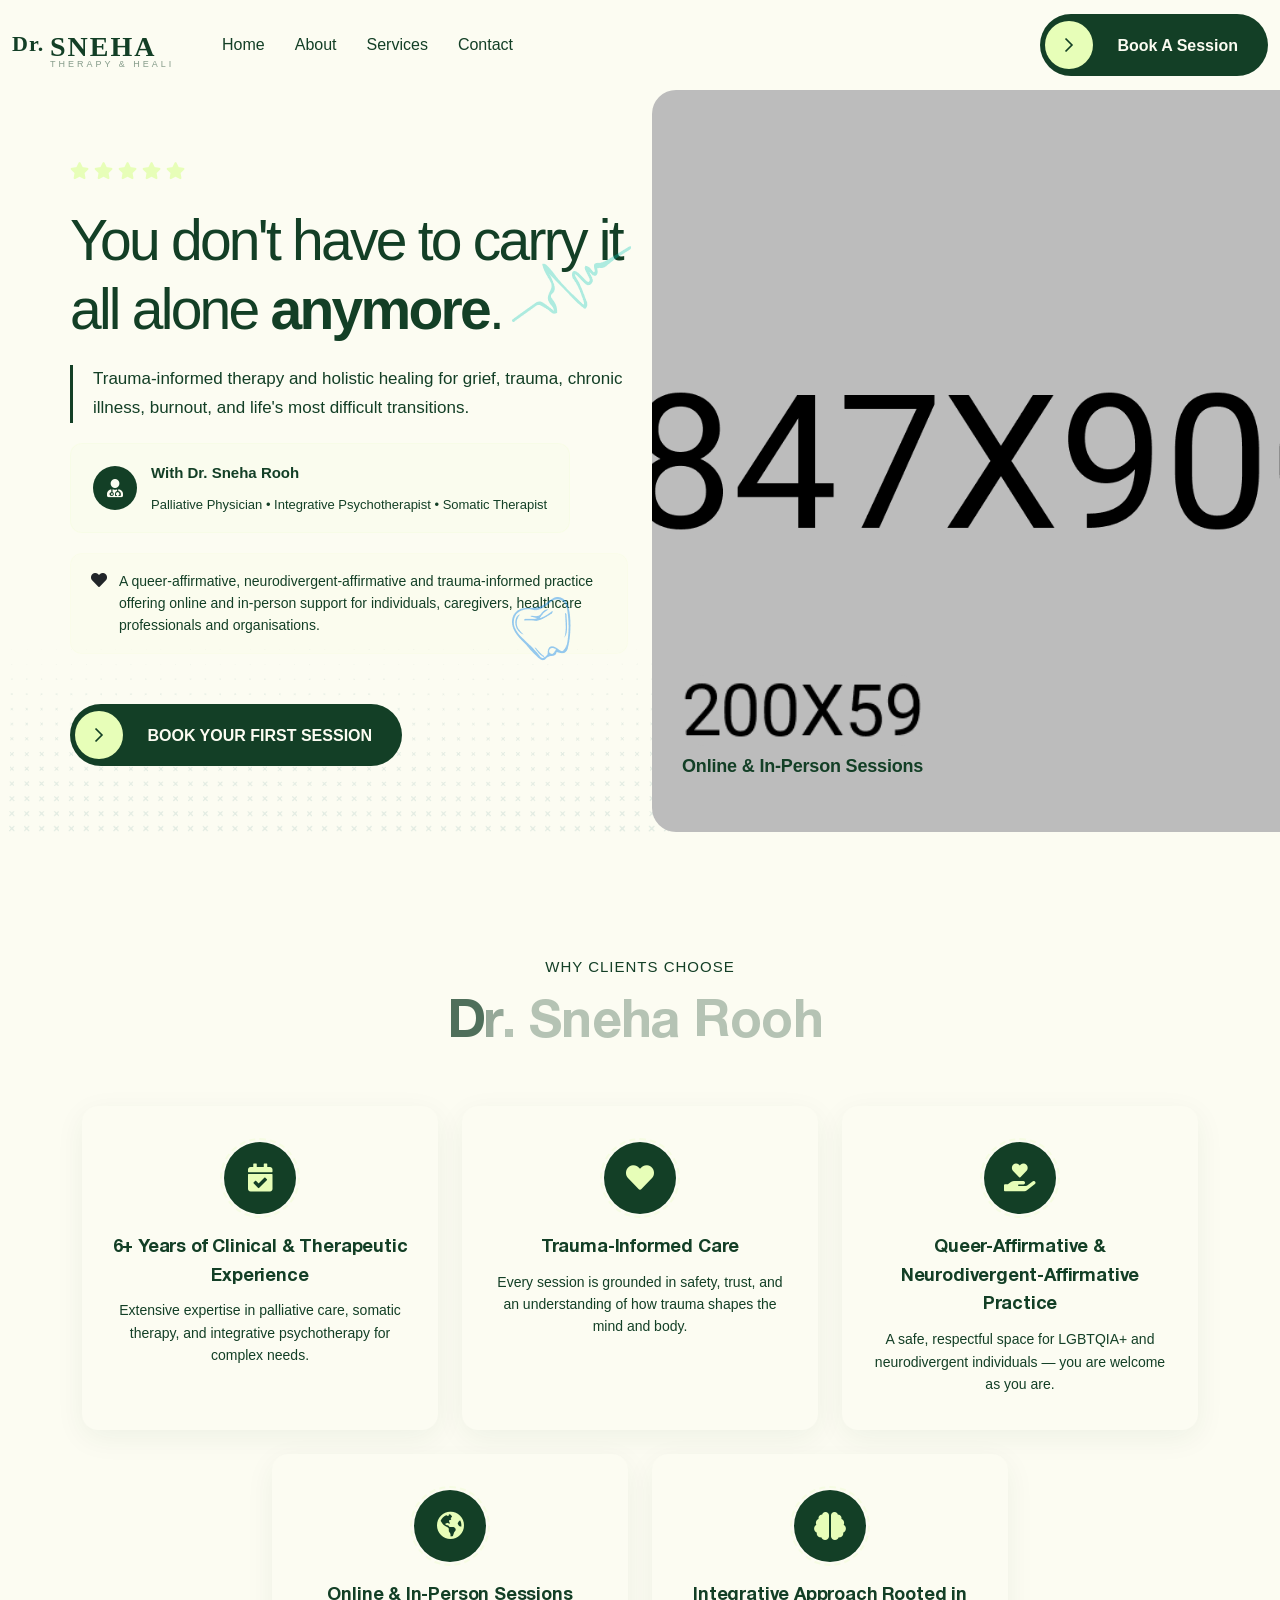
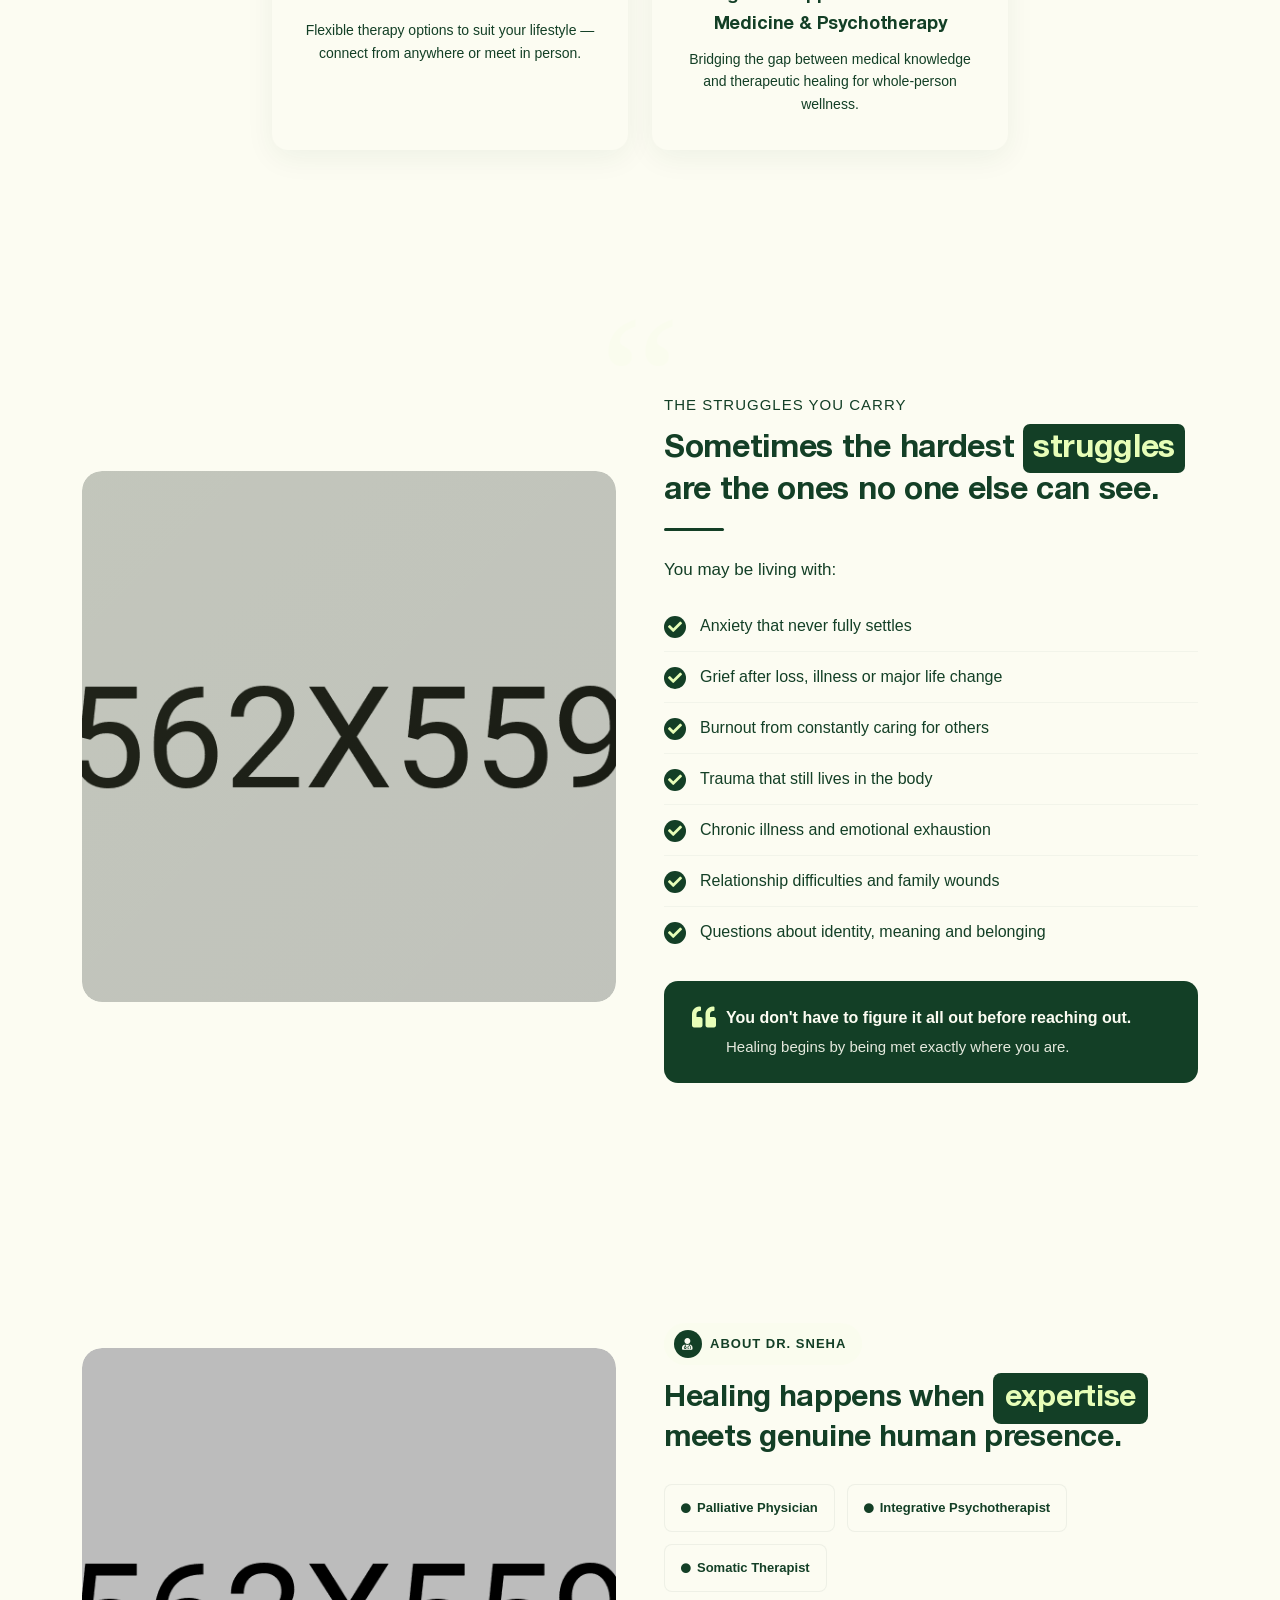
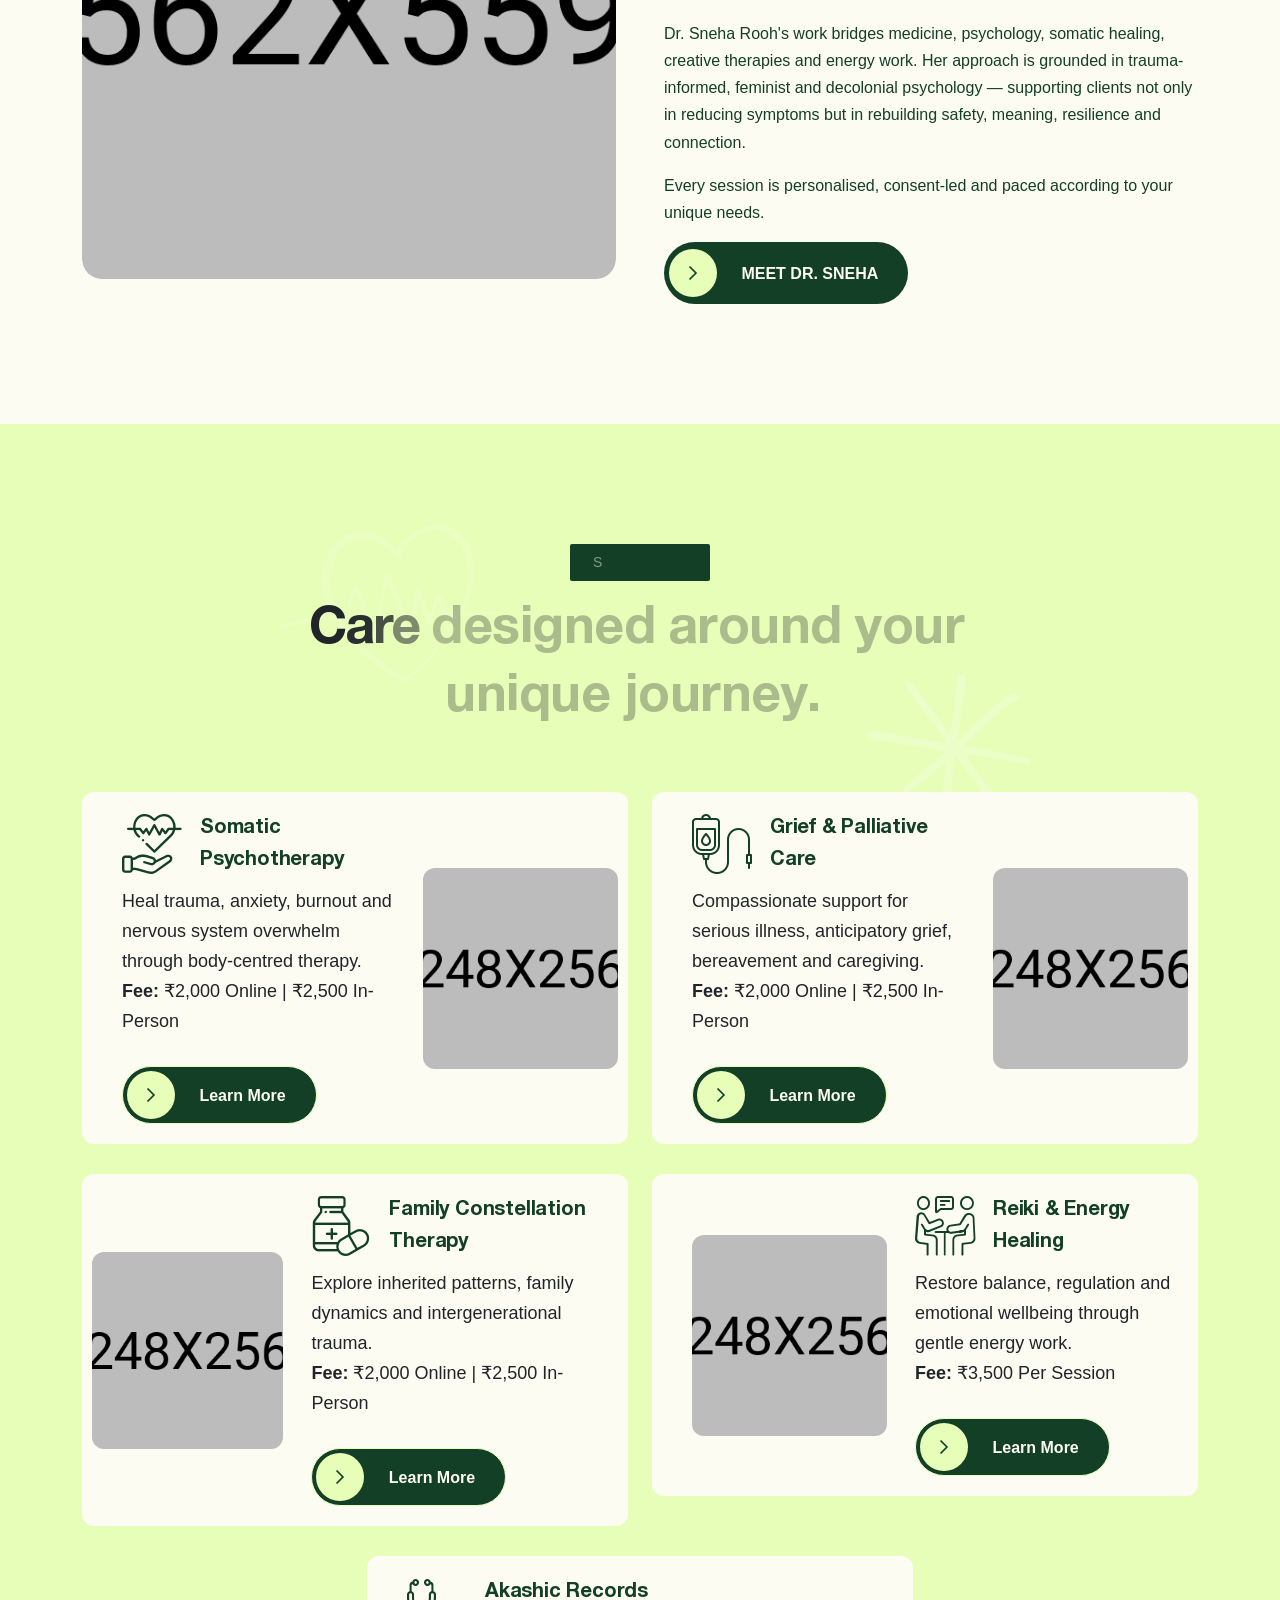
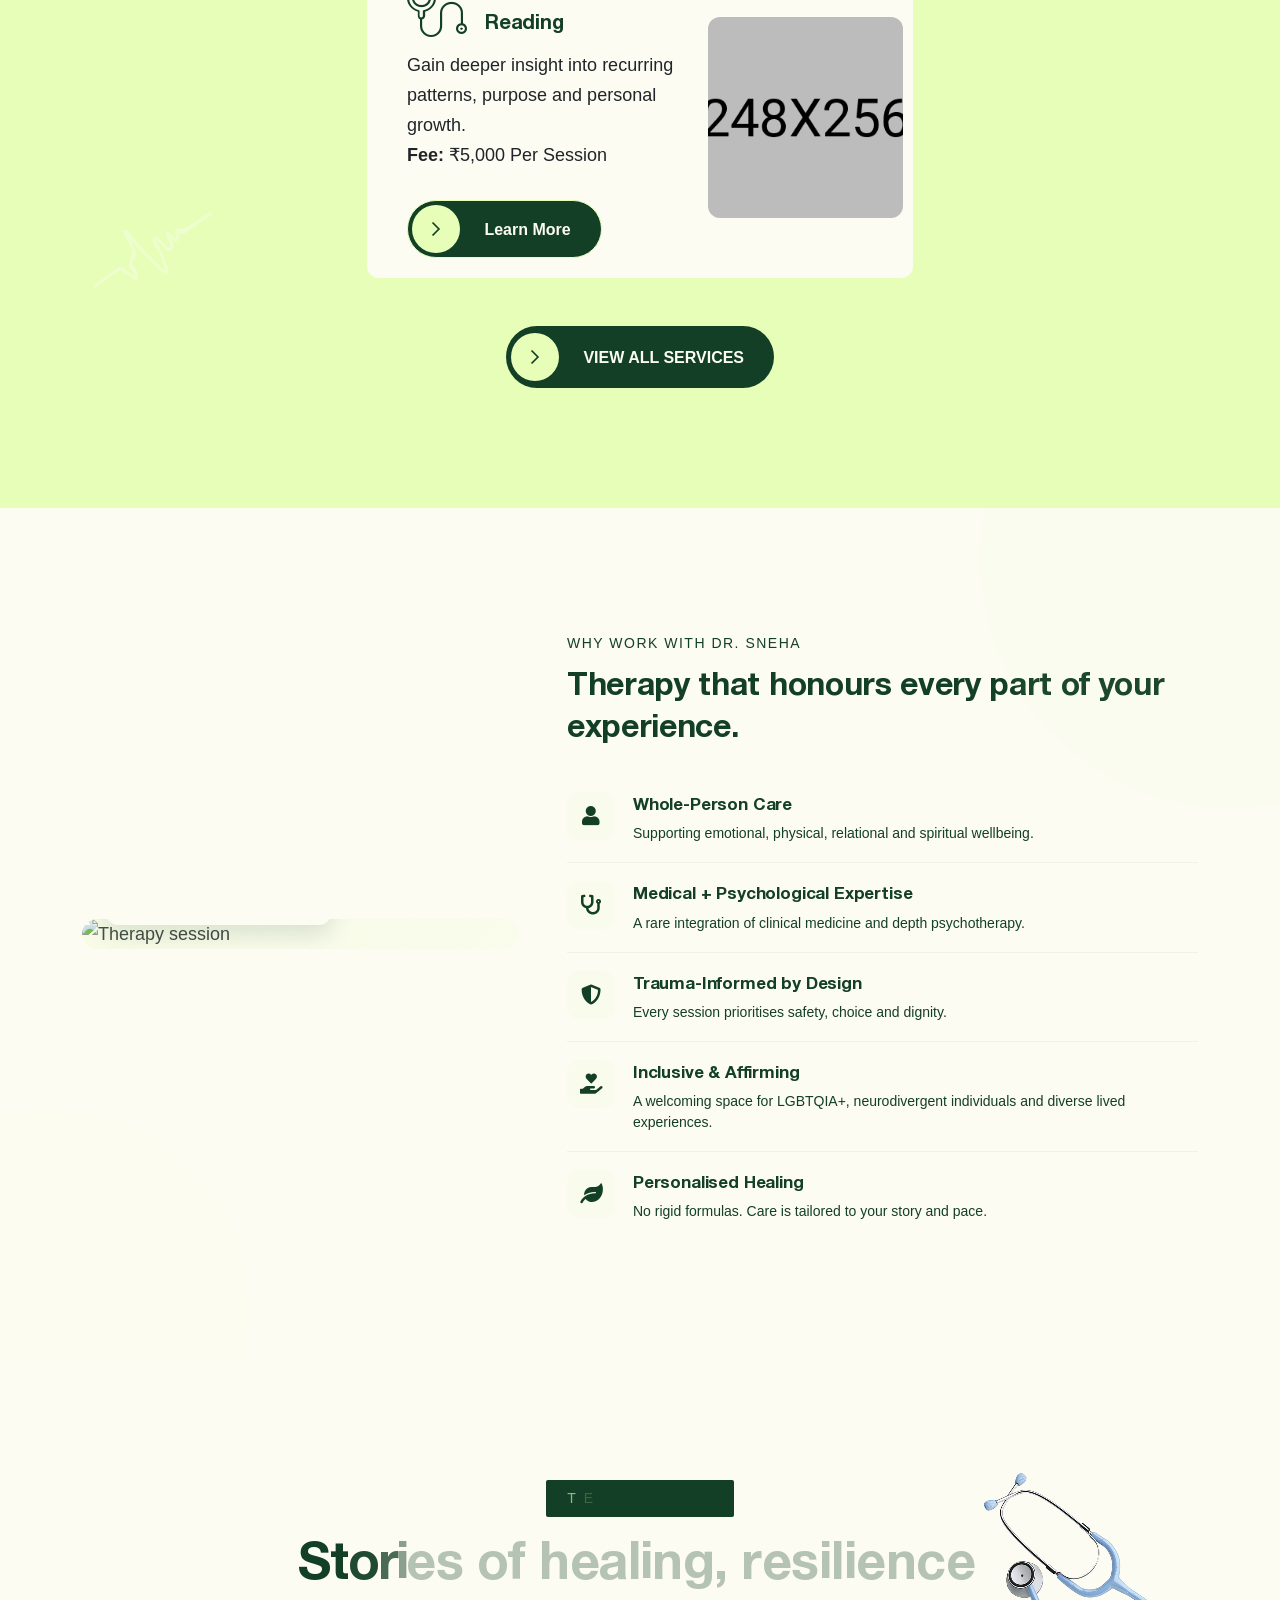
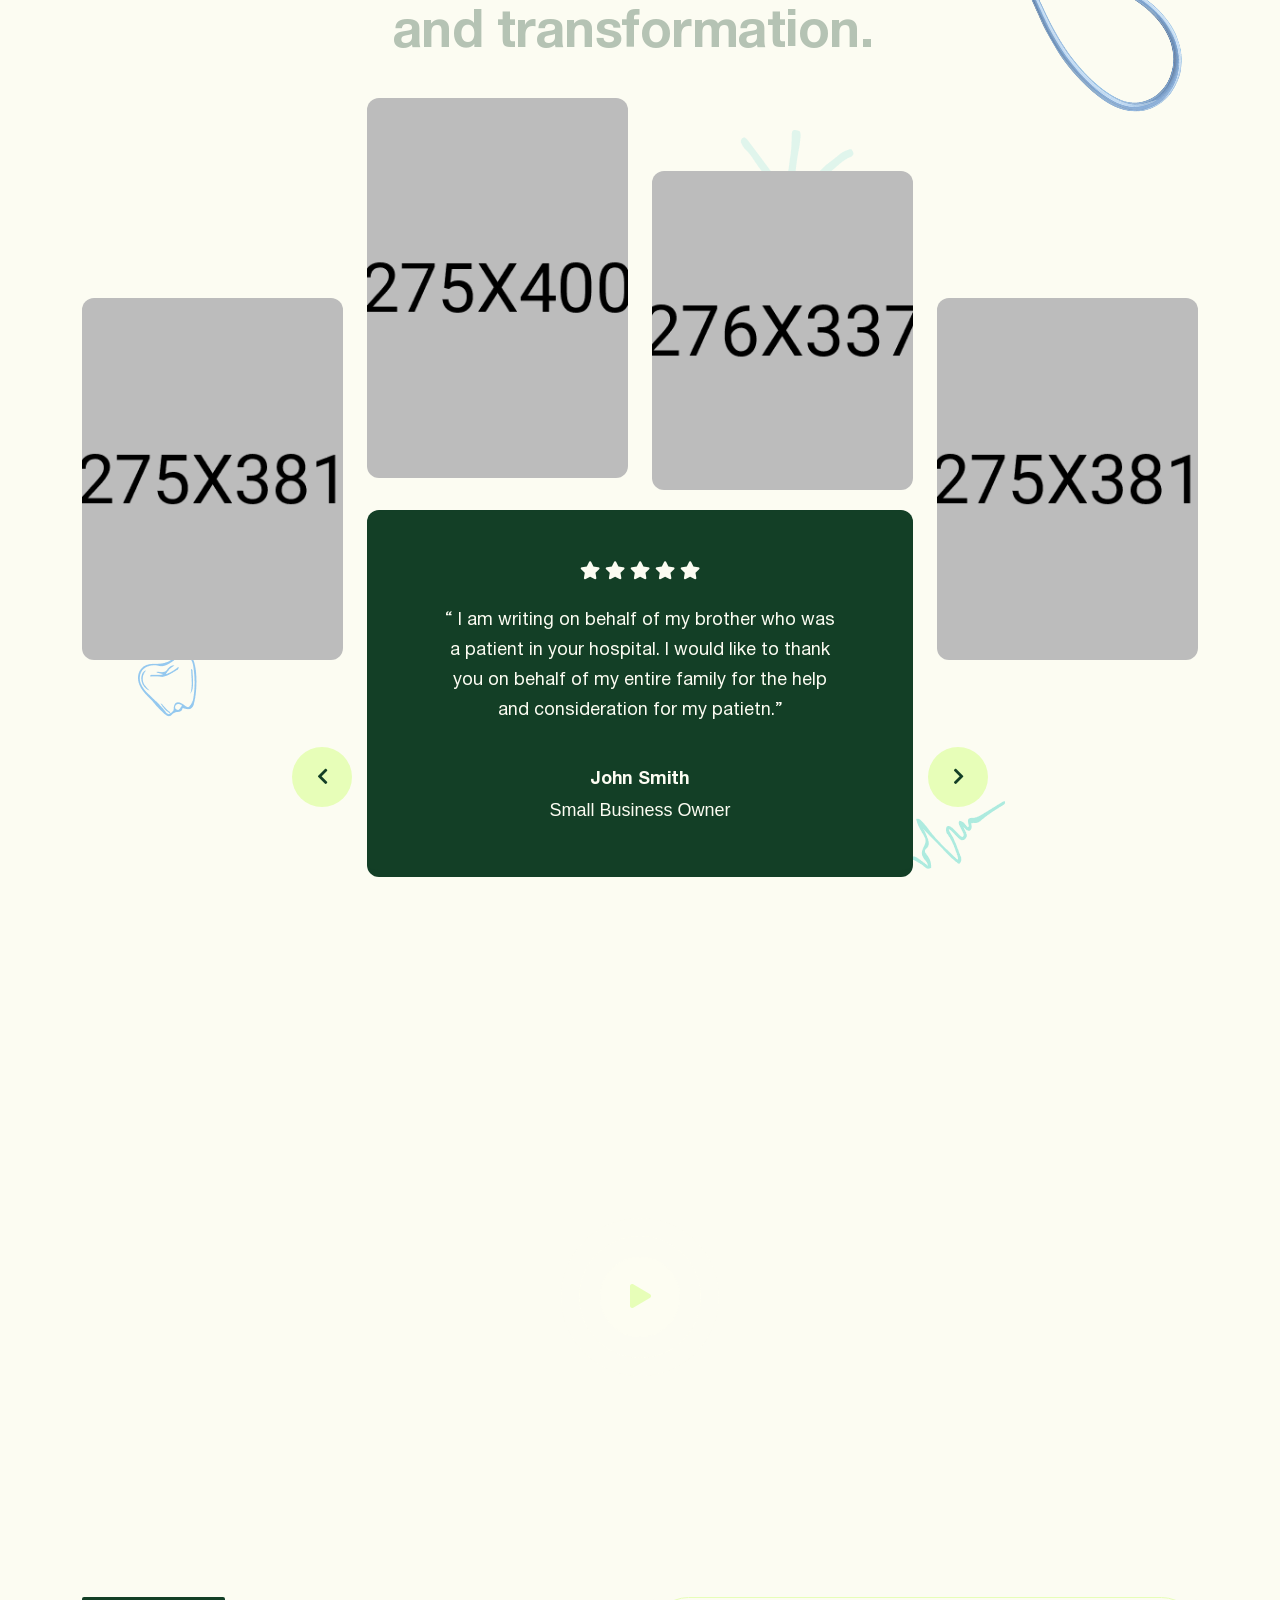
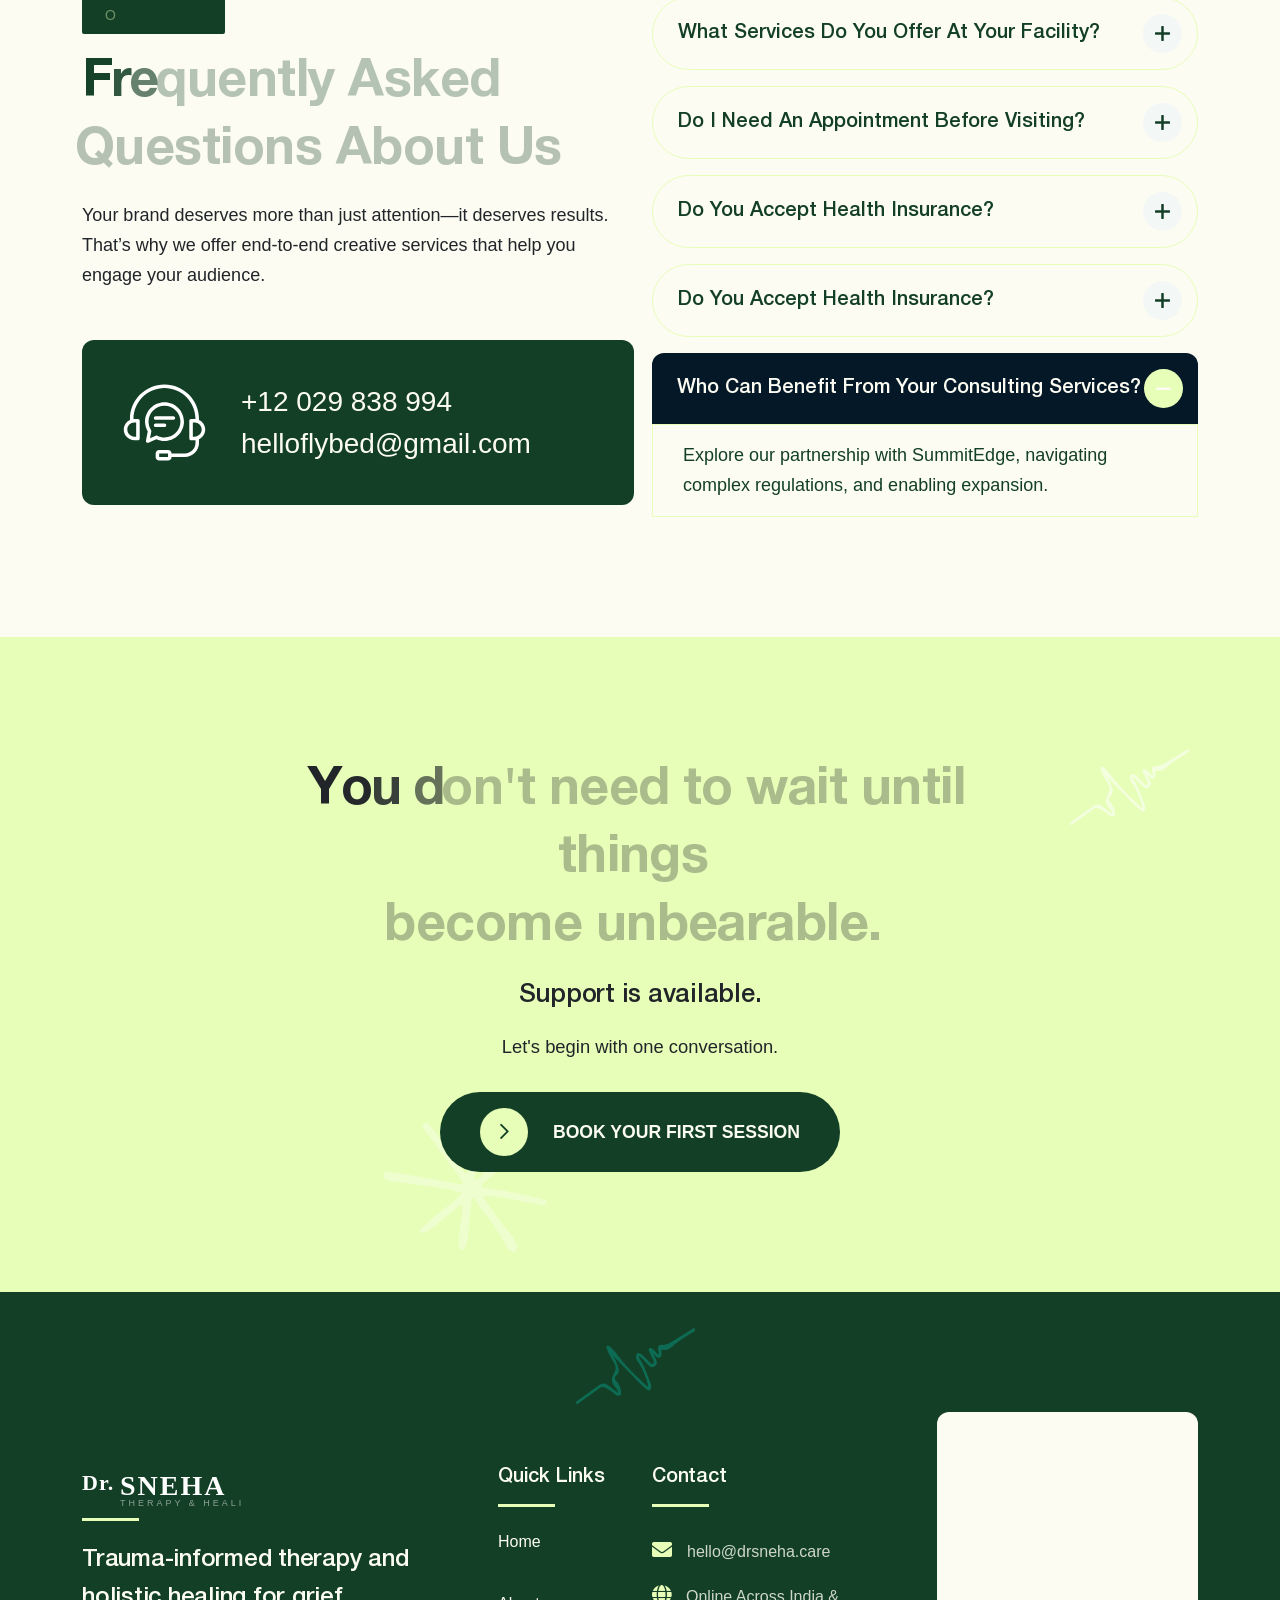
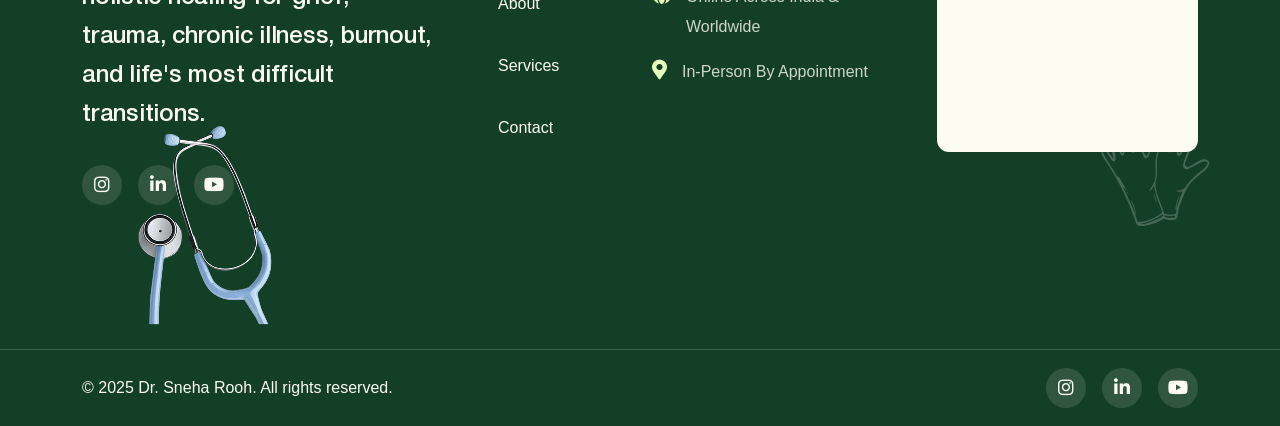
==== commit b954fc9f: "brand section remove" ====
--- a/index.html
+++ b/index.html
@@ -1312,45 +1312,6 @@
             </div>
         </section>
 
-        <!-- Brand Section Start -->
-        <div class="brand-section section-padding pt-0 fix">
-                <div class="container">
-                    <div class="swiper brand-slide">
-                        <div class="swiper-wrapper">
-                            <div class="swiper-slide">
-                                <div class="barnd-image text-center">
-                                    <img src="assets/img/home-1/brand/01.png" alt="img">
-                                </div>
-                            </div>
-                            <div class="swiper-slide">
-                                <div class="barnd-image text-center">
-                                    <img src="assets/img/home-1/brand/02.png" alt="img">
-                                </div>
-                            </div>
-                            <div class="swiper-slide">
-                                <div class="barnd-image text-center">
-                                    <img src="assets/img/home-1/brand/03.png" alt="img">
-                                </div>
-                            </div>
-                            <div class="swiper-slide">
-                                <div class="barnd-image text-center">
-                                    <img src="assets/img/home-1/brand/04.png" alt="img">
-                                </div>
-                            </div>
-                            <div class="swiper-slide">
-                                <div class="barnd-image text-center">
-                                    <img src="assets/img/home-1/brand/05.png" alt="img">
-                                </div>
-                            </div>
-                            <div class="swiper-slide">
-                                <div class="barnd-image text-center">
-                                    <img src="assets/img/home-1/brand/06.png" alt="img">
-                                </div>
-                            </div>
-                        </div>
-                    </div>
-                </div>
-        </div>
 
         <!-- Video-Play Section3 Start -->
         <div class="video-play-section fix bg-cover" style="background-image: url(assets/img/home-3/video.jpg);">
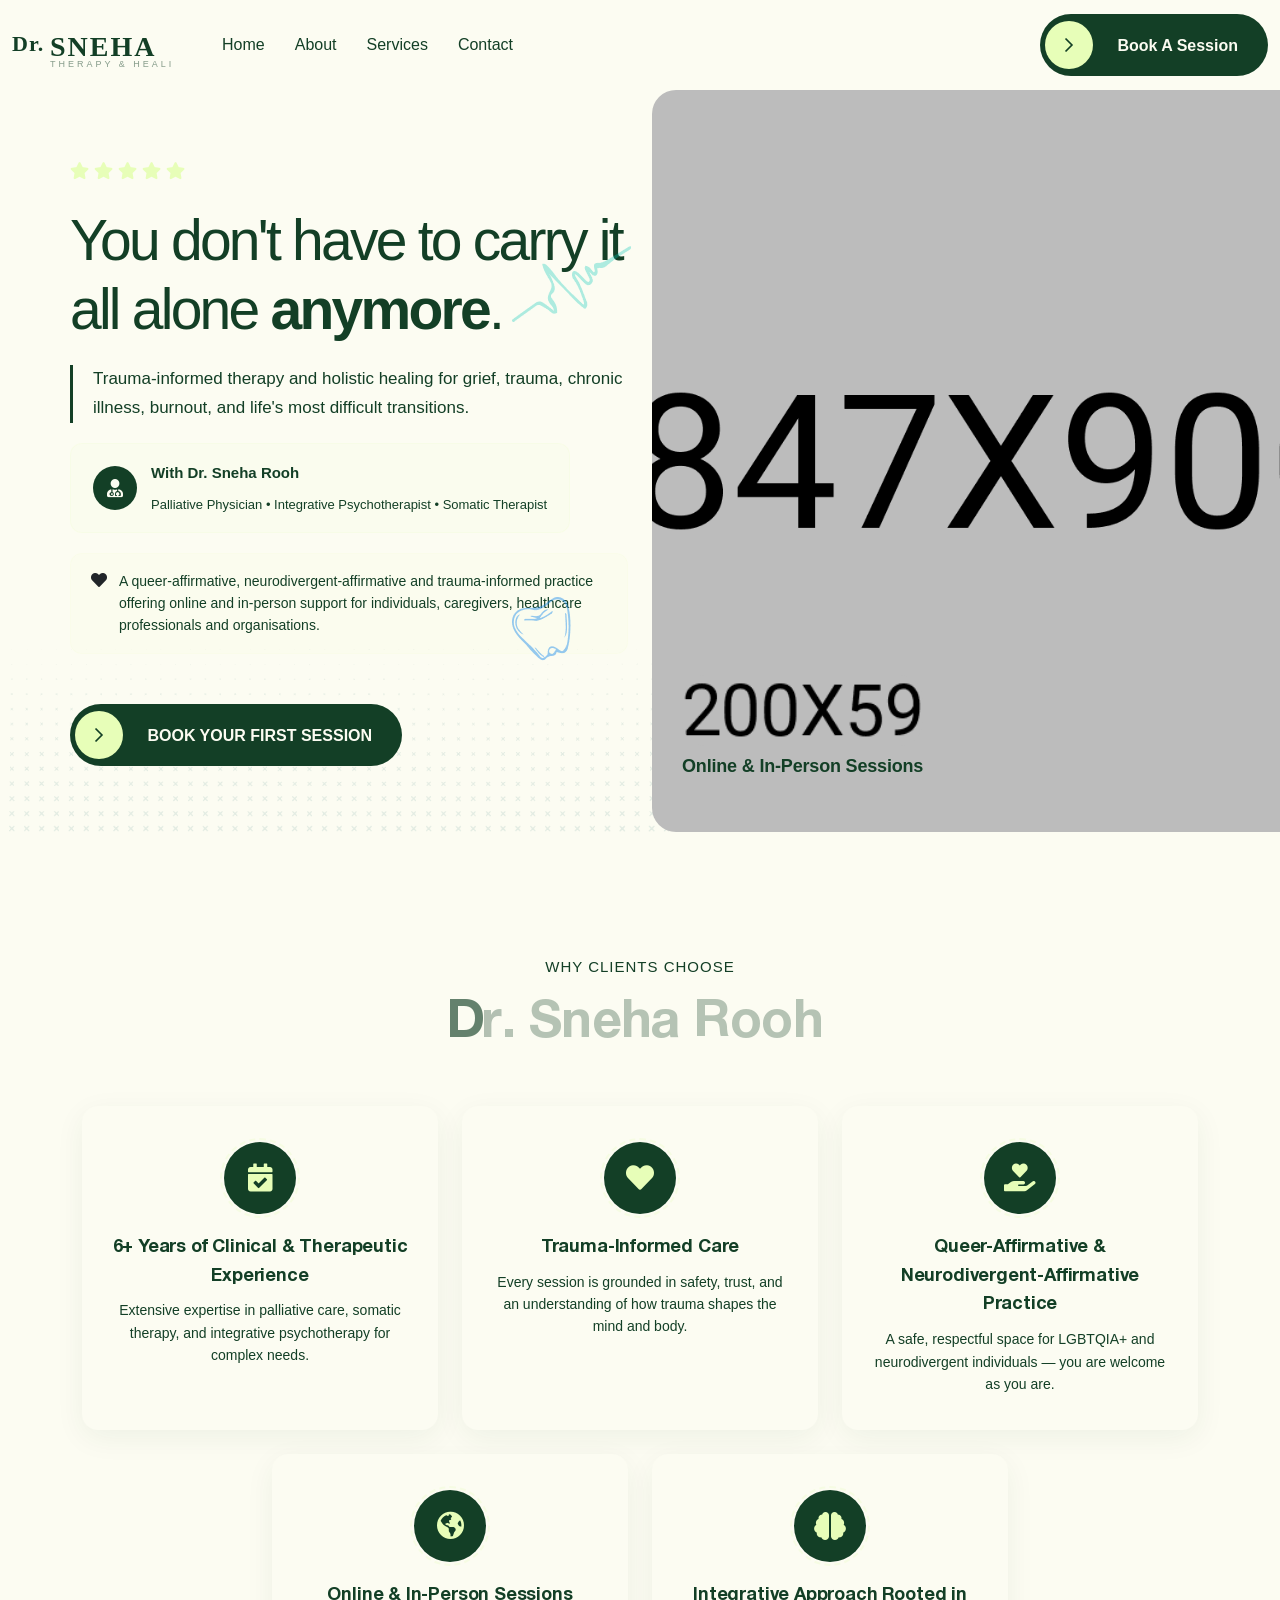
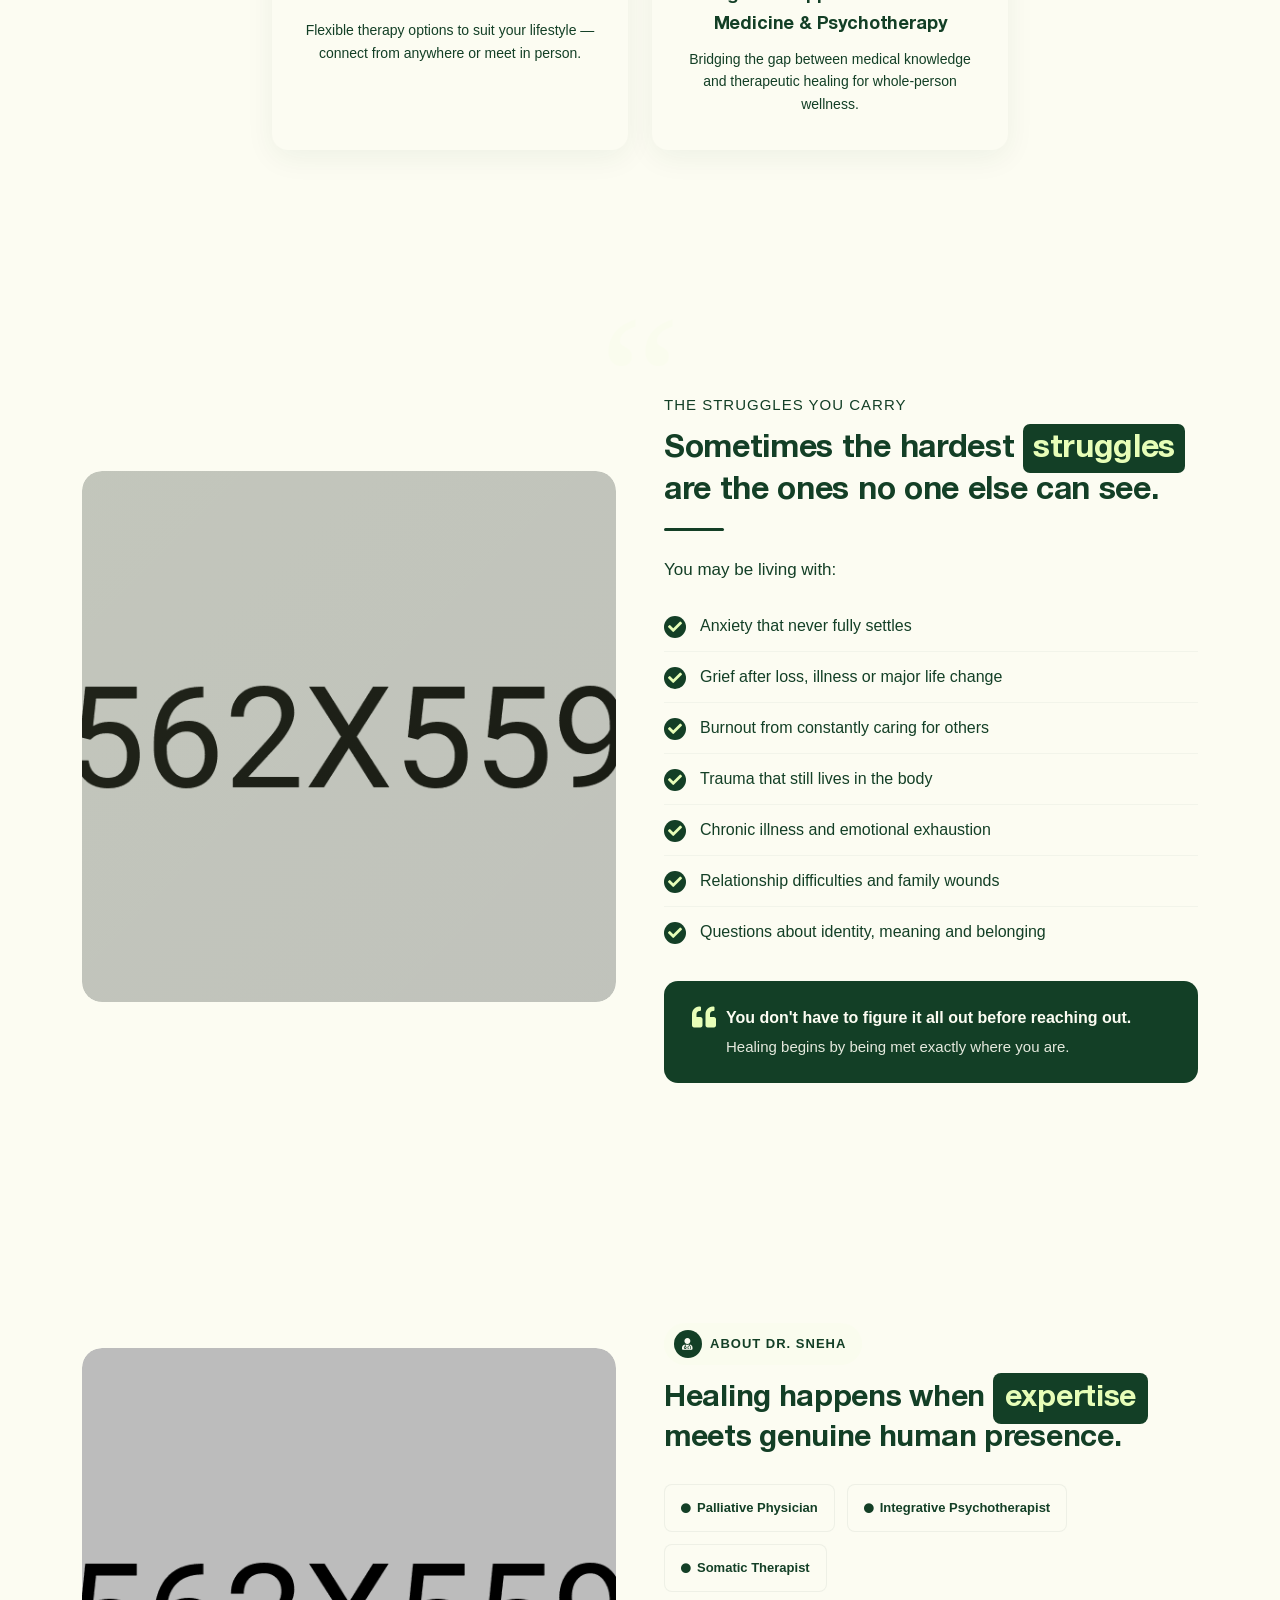
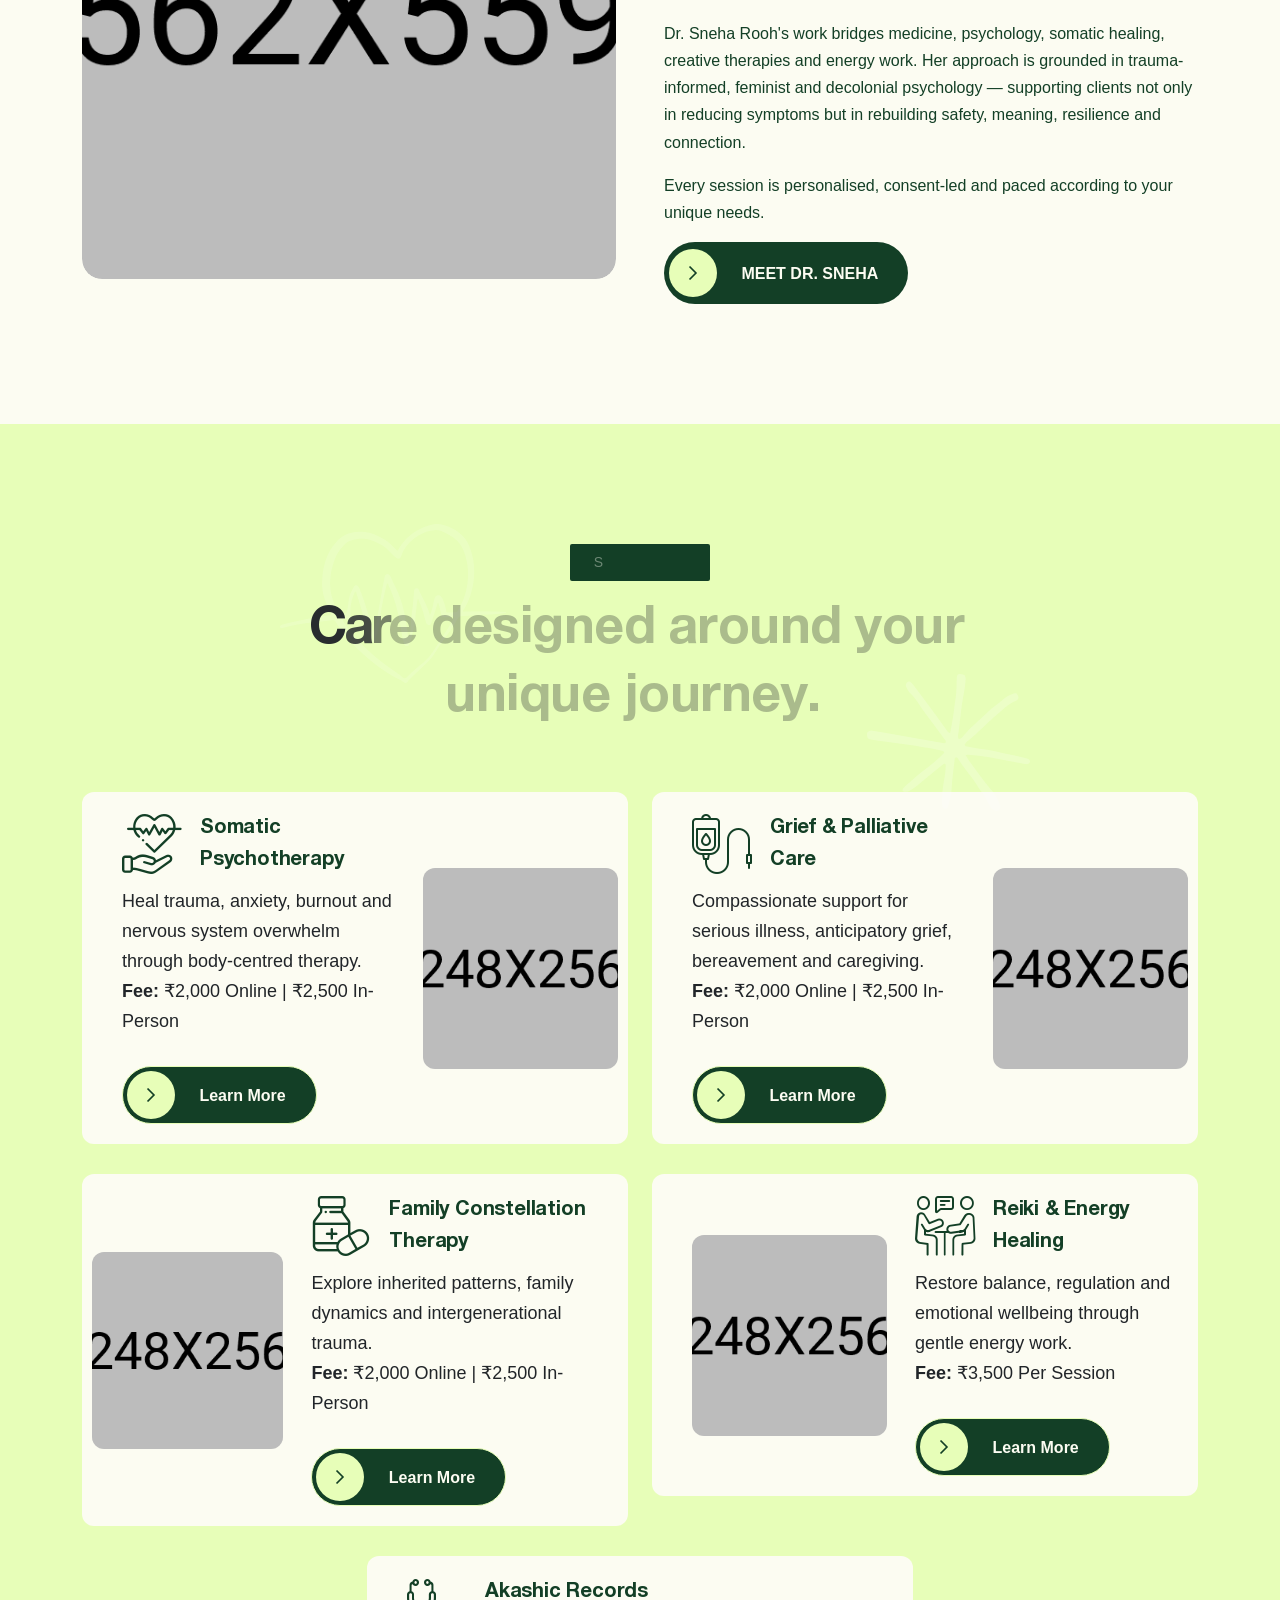
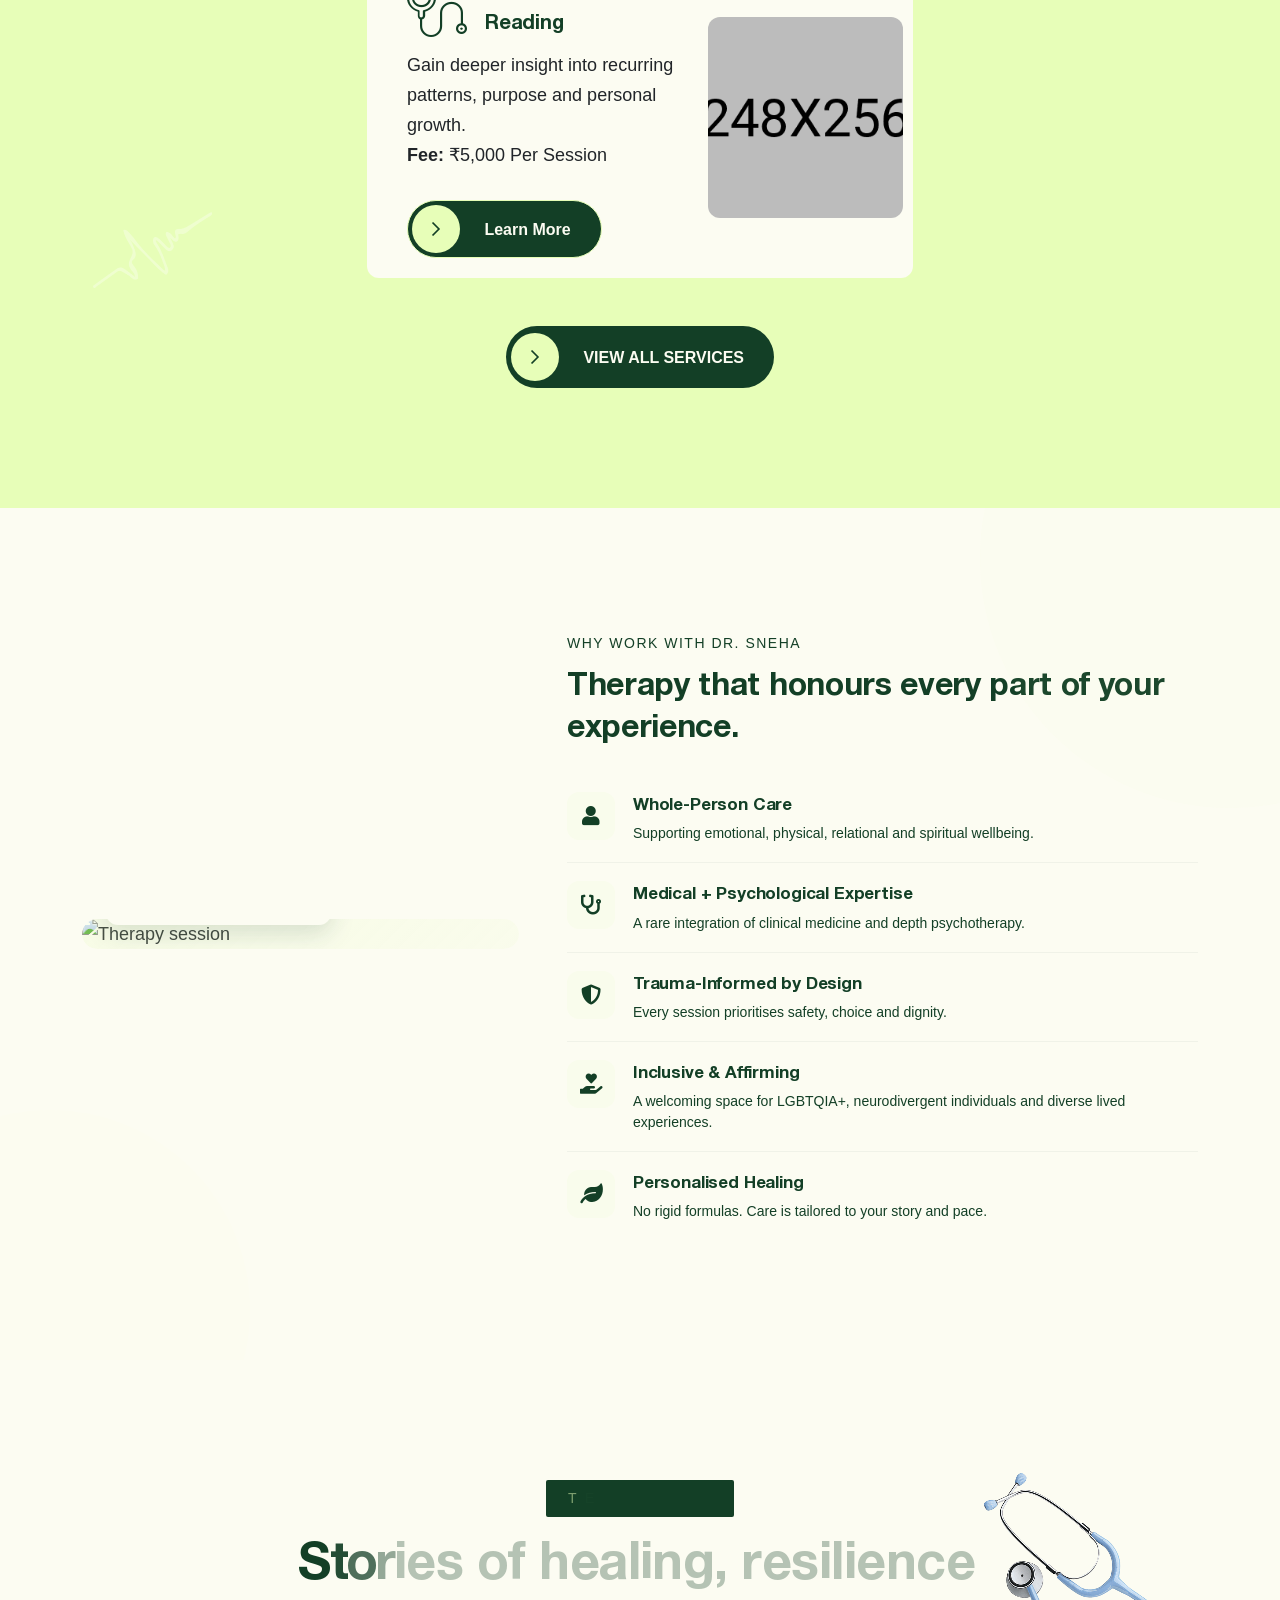
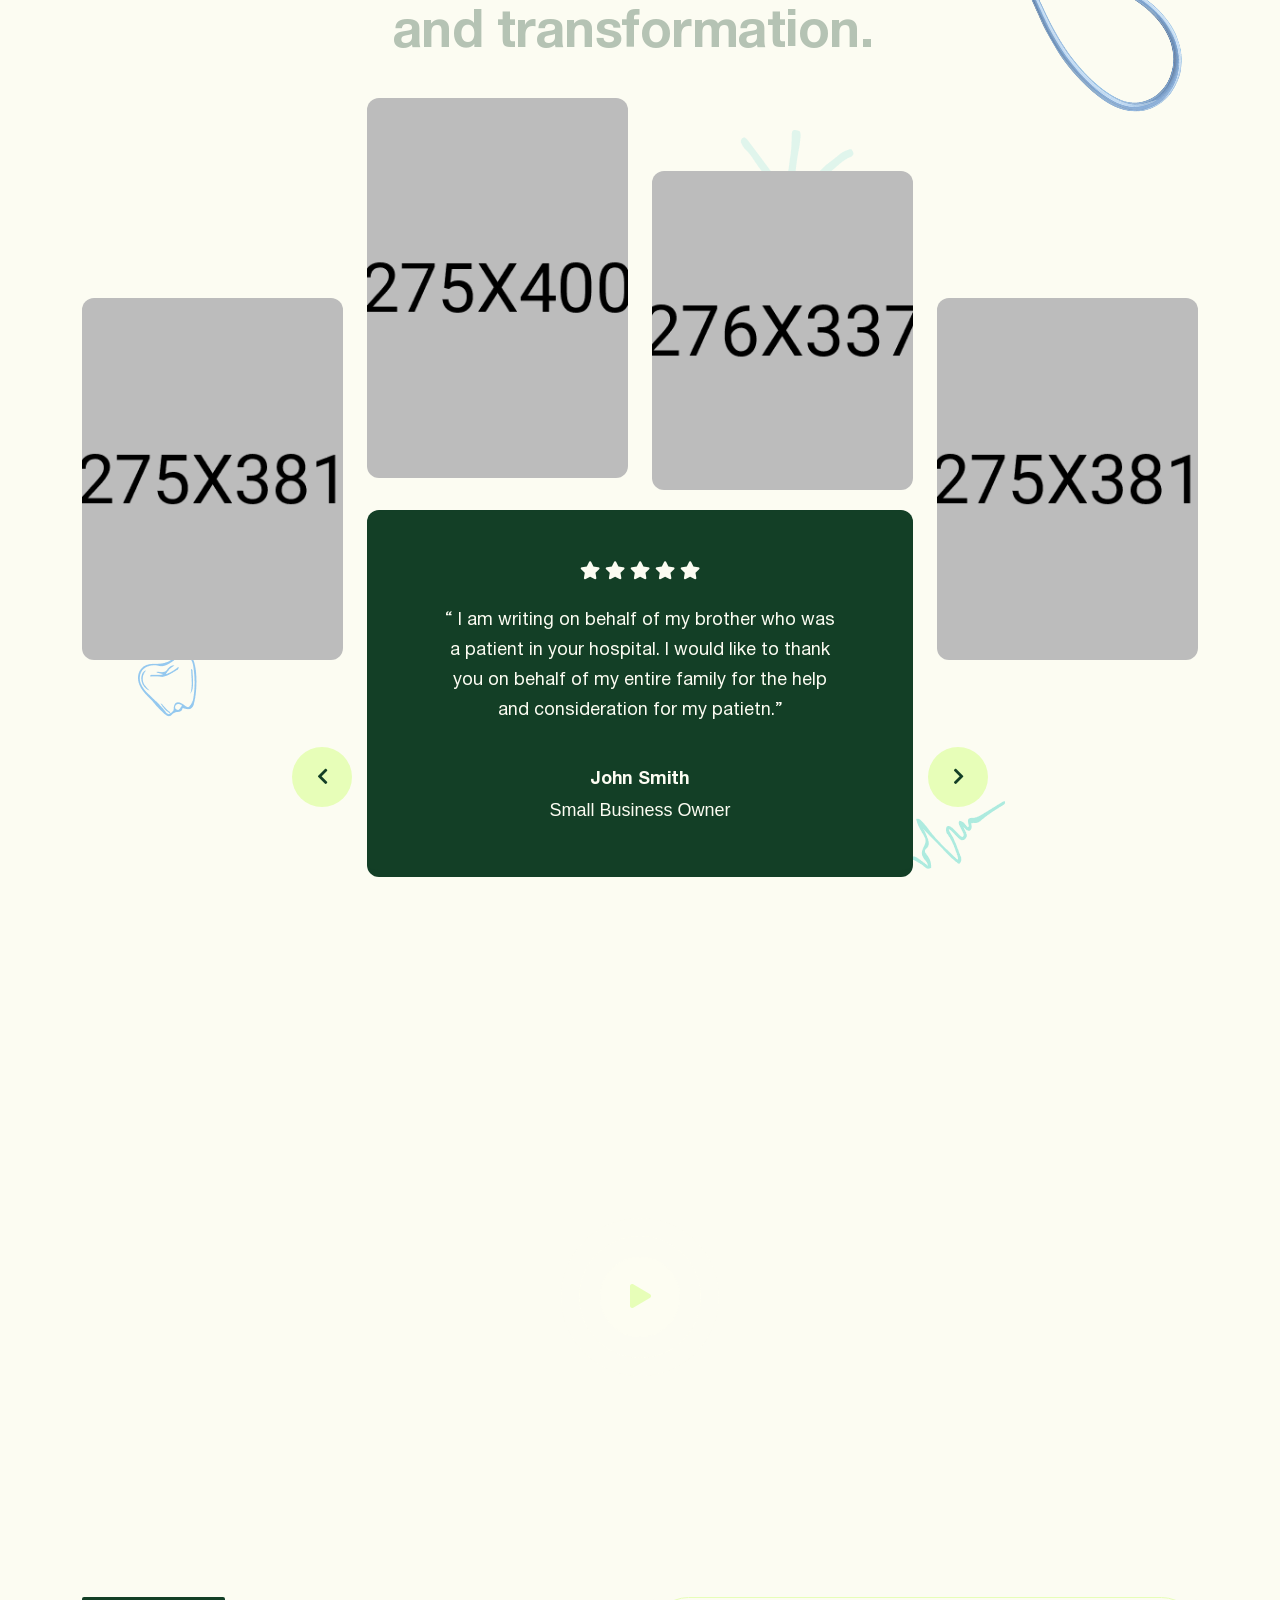
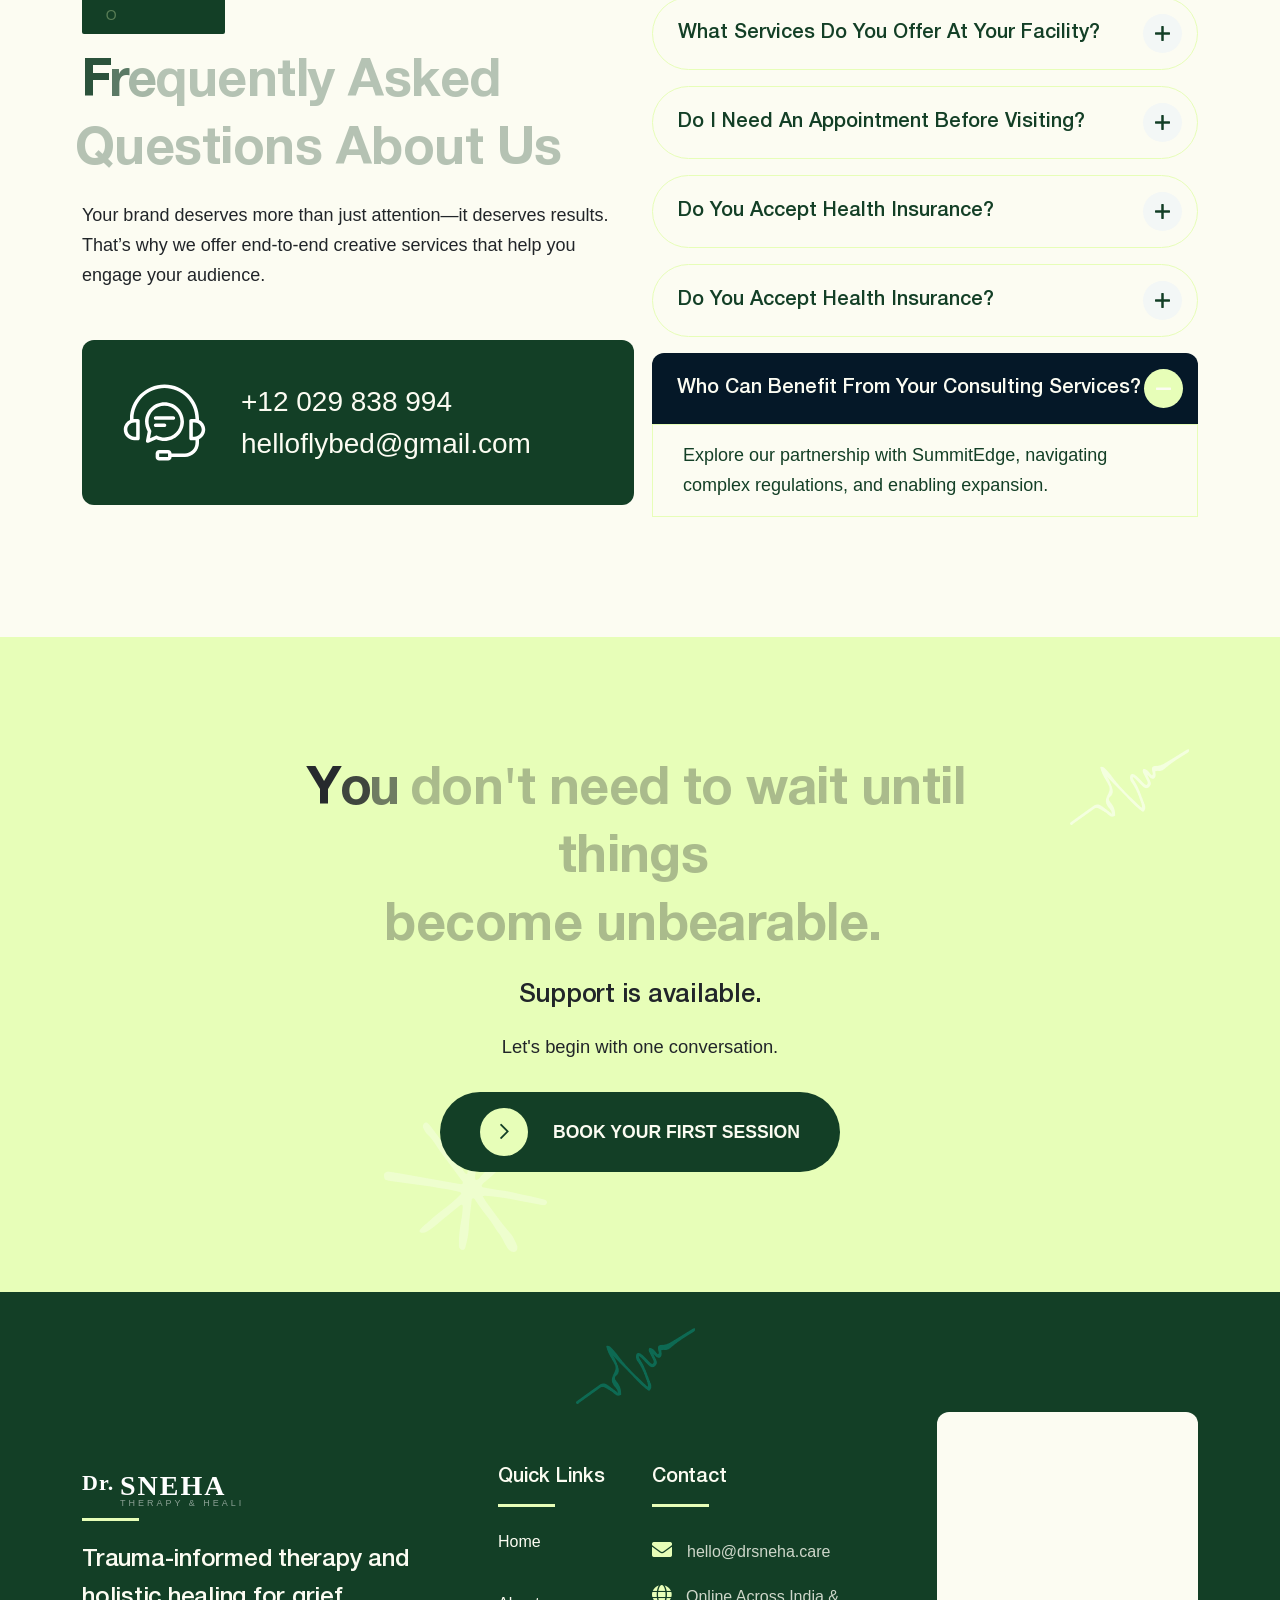
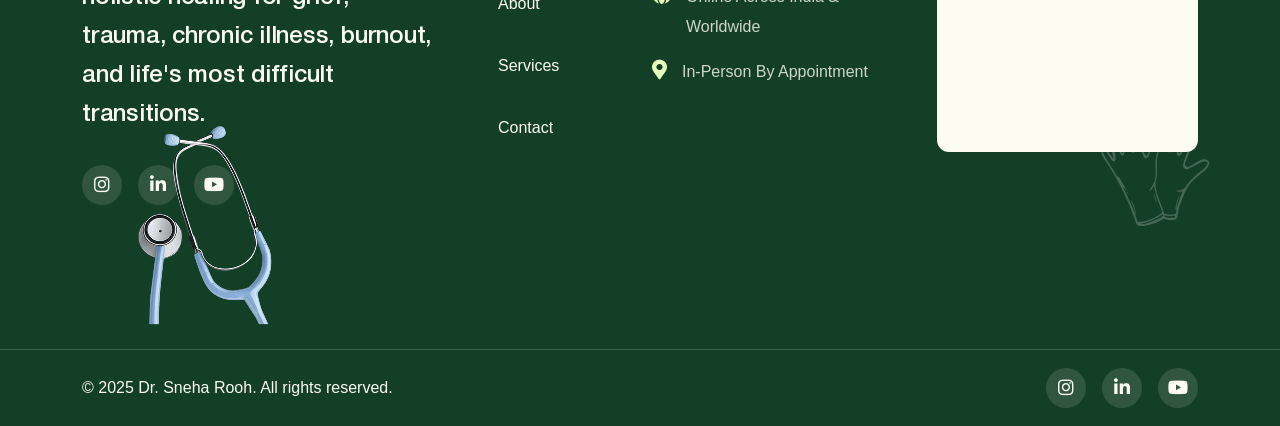
==== commit fd4ba9cc: "responsiveness done" ====
--- a/index.html
+++ b/index.html
@@ -609,6 +609,10 @@
         .hero-section h1 {
             font-family: "Helvetica Neue", Helvetica, Arial, sans-serif;
             font-weight: 700;
+        }
+        img {
+            max-width: 100%;
+            height: auto;
         }
     </style>
 </head>
--- a/assets/css/main.css
+++ b/assets/css/main.css
@@ -66,7 +66,6 @@
   background-color: var(--white);
   padding: 0;
   margin: 0;
-  overflow-x: hidden;
 }
 
 ul {
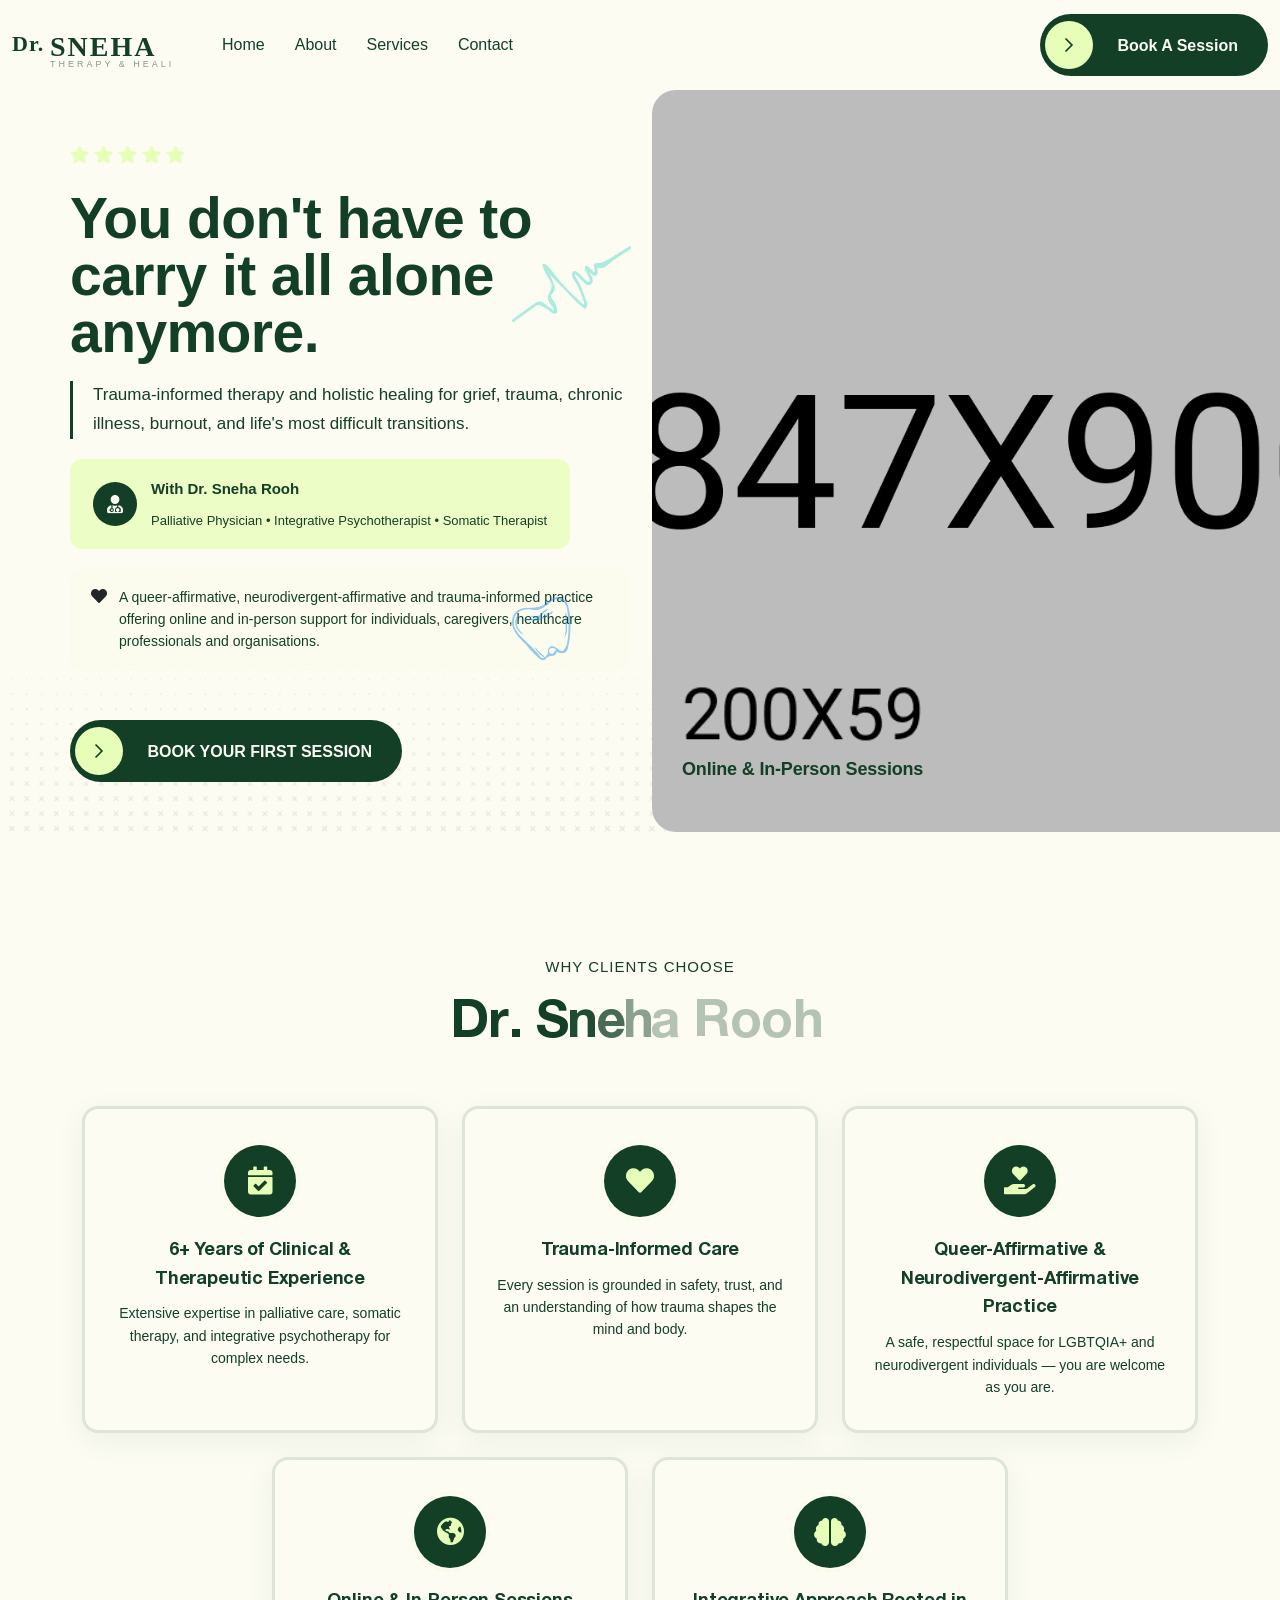
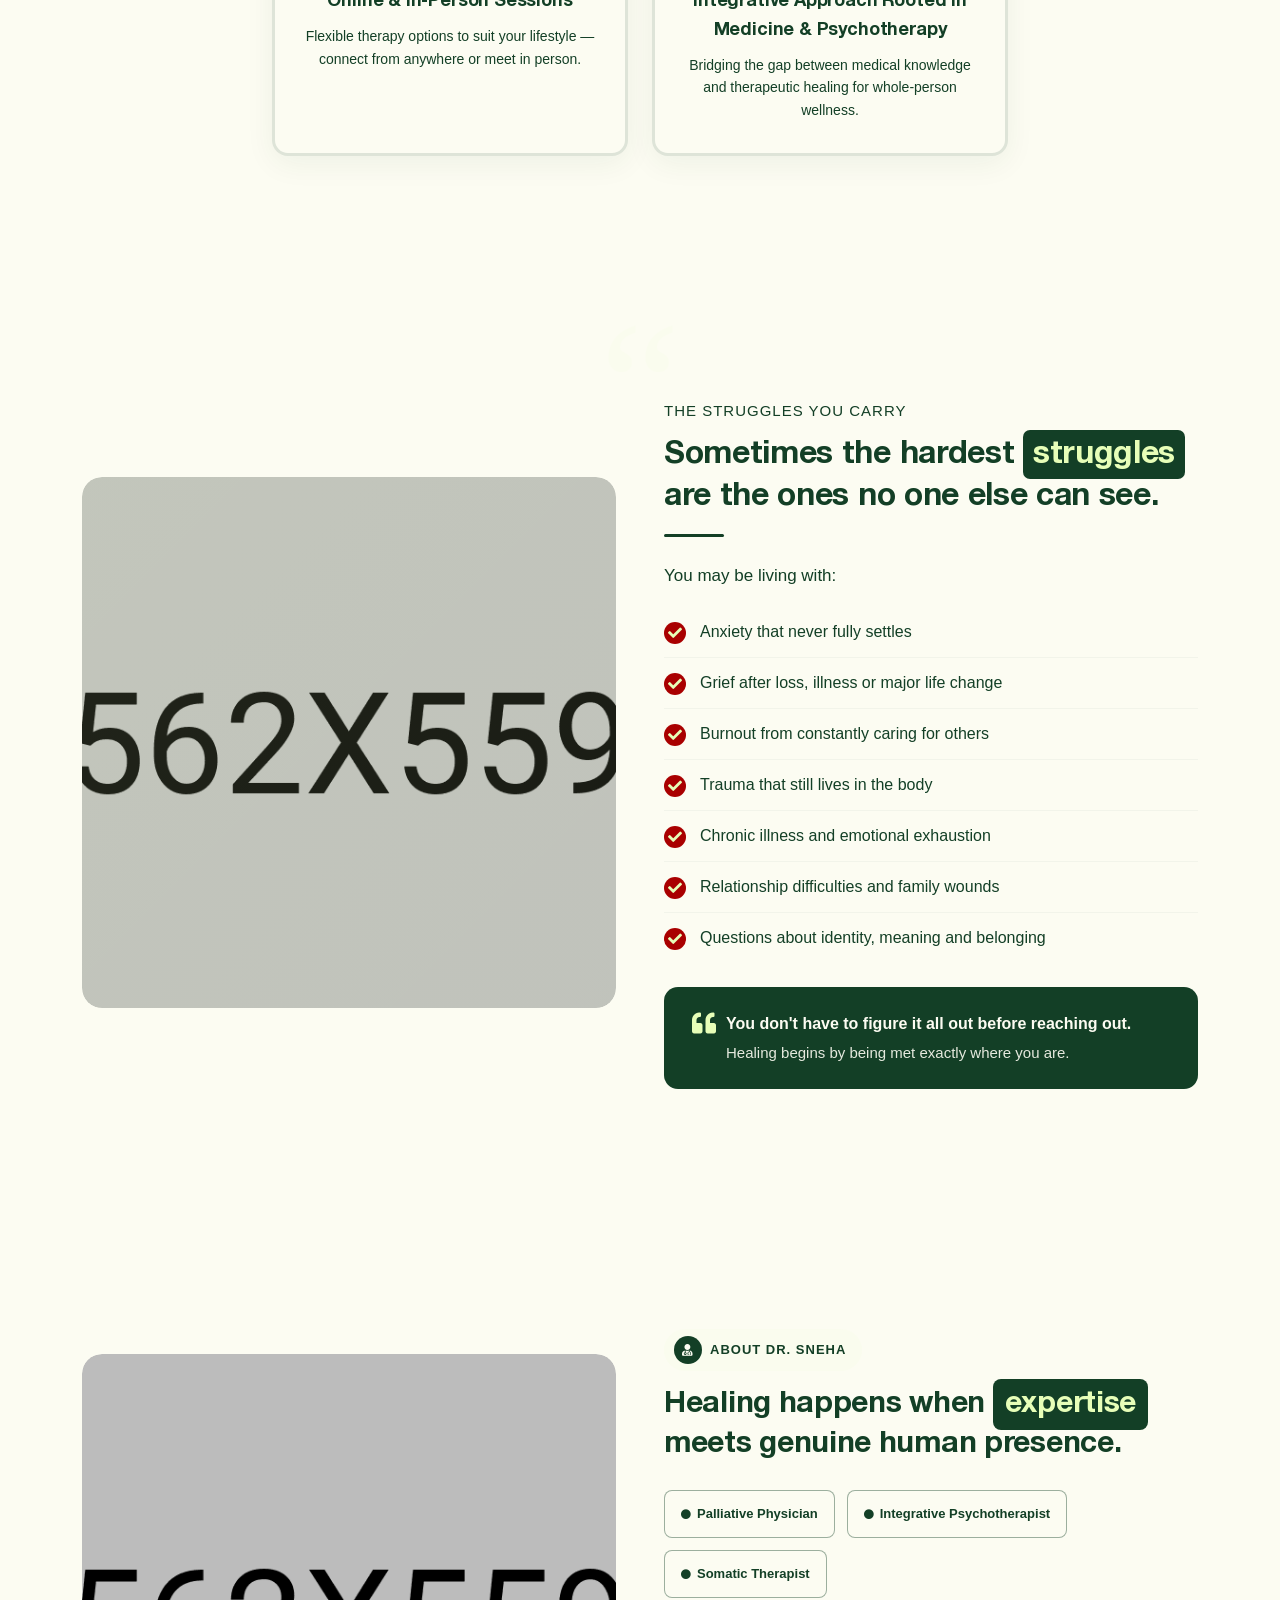
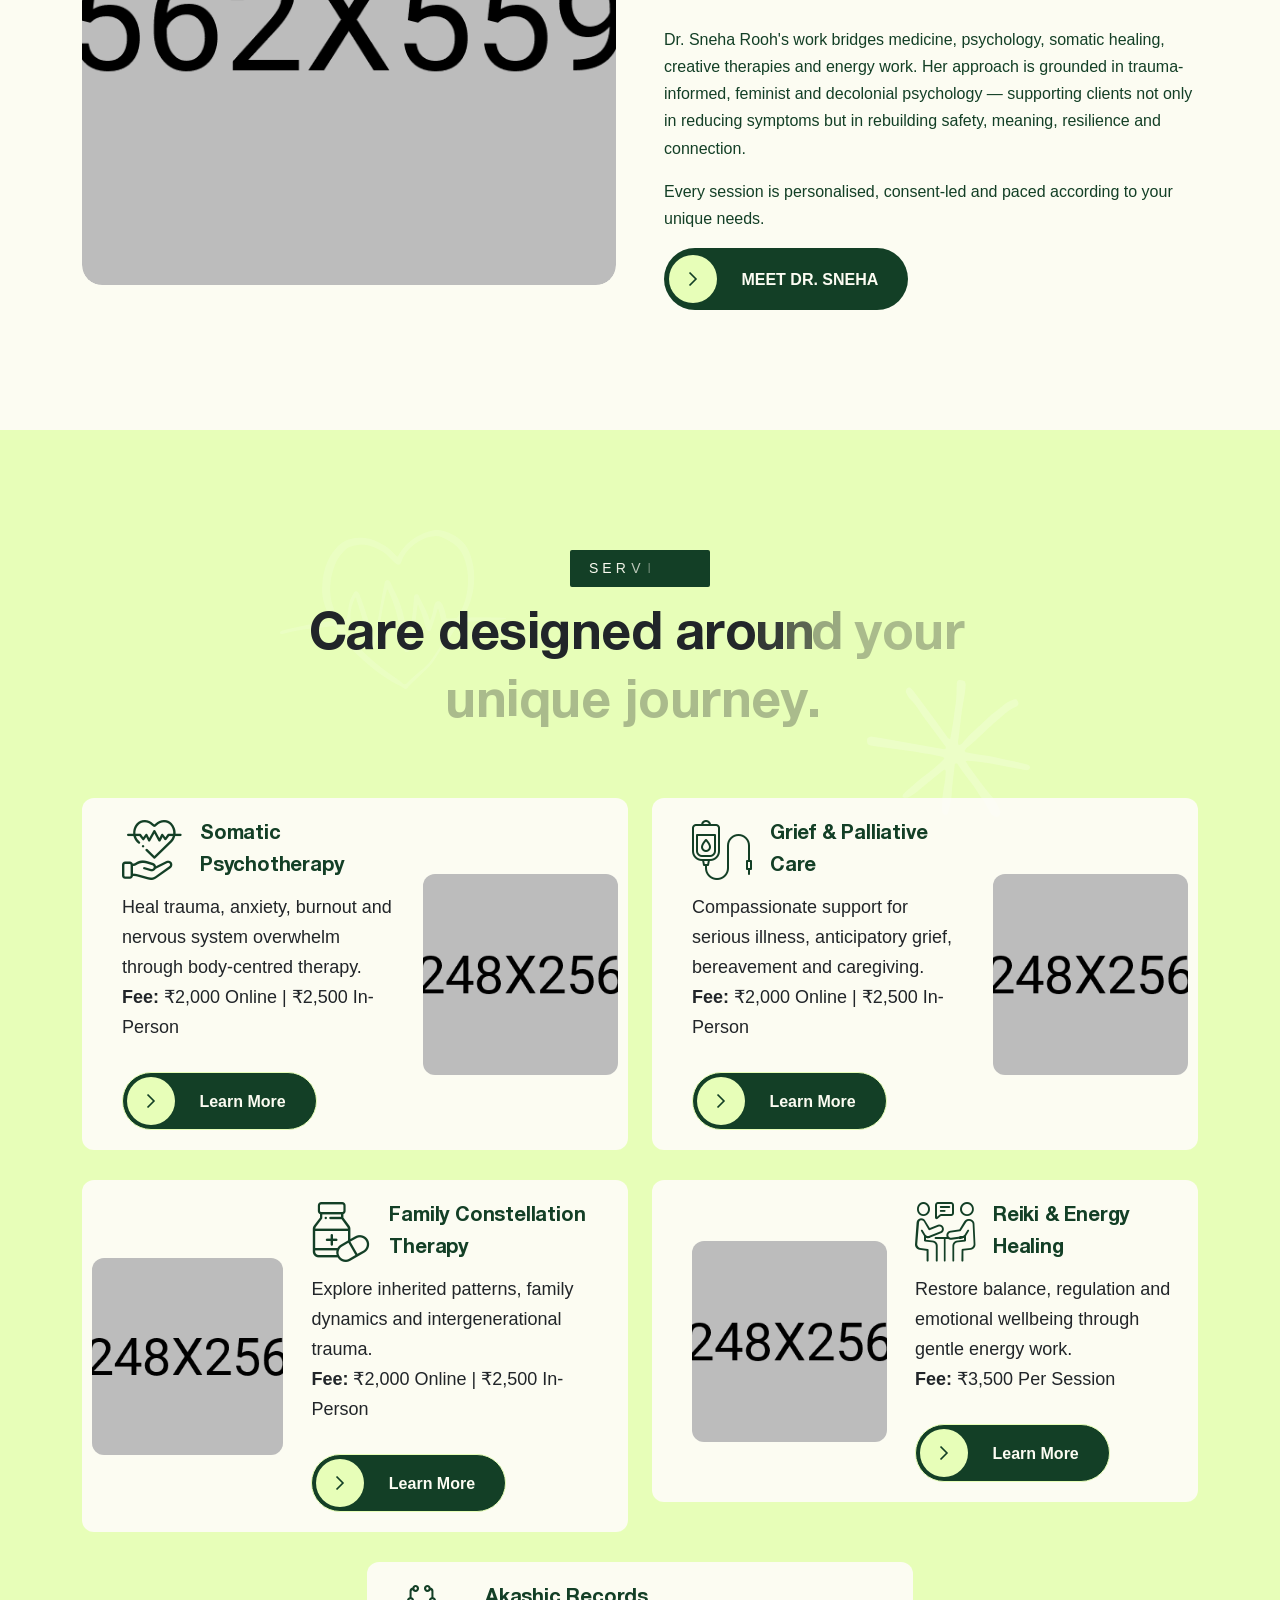
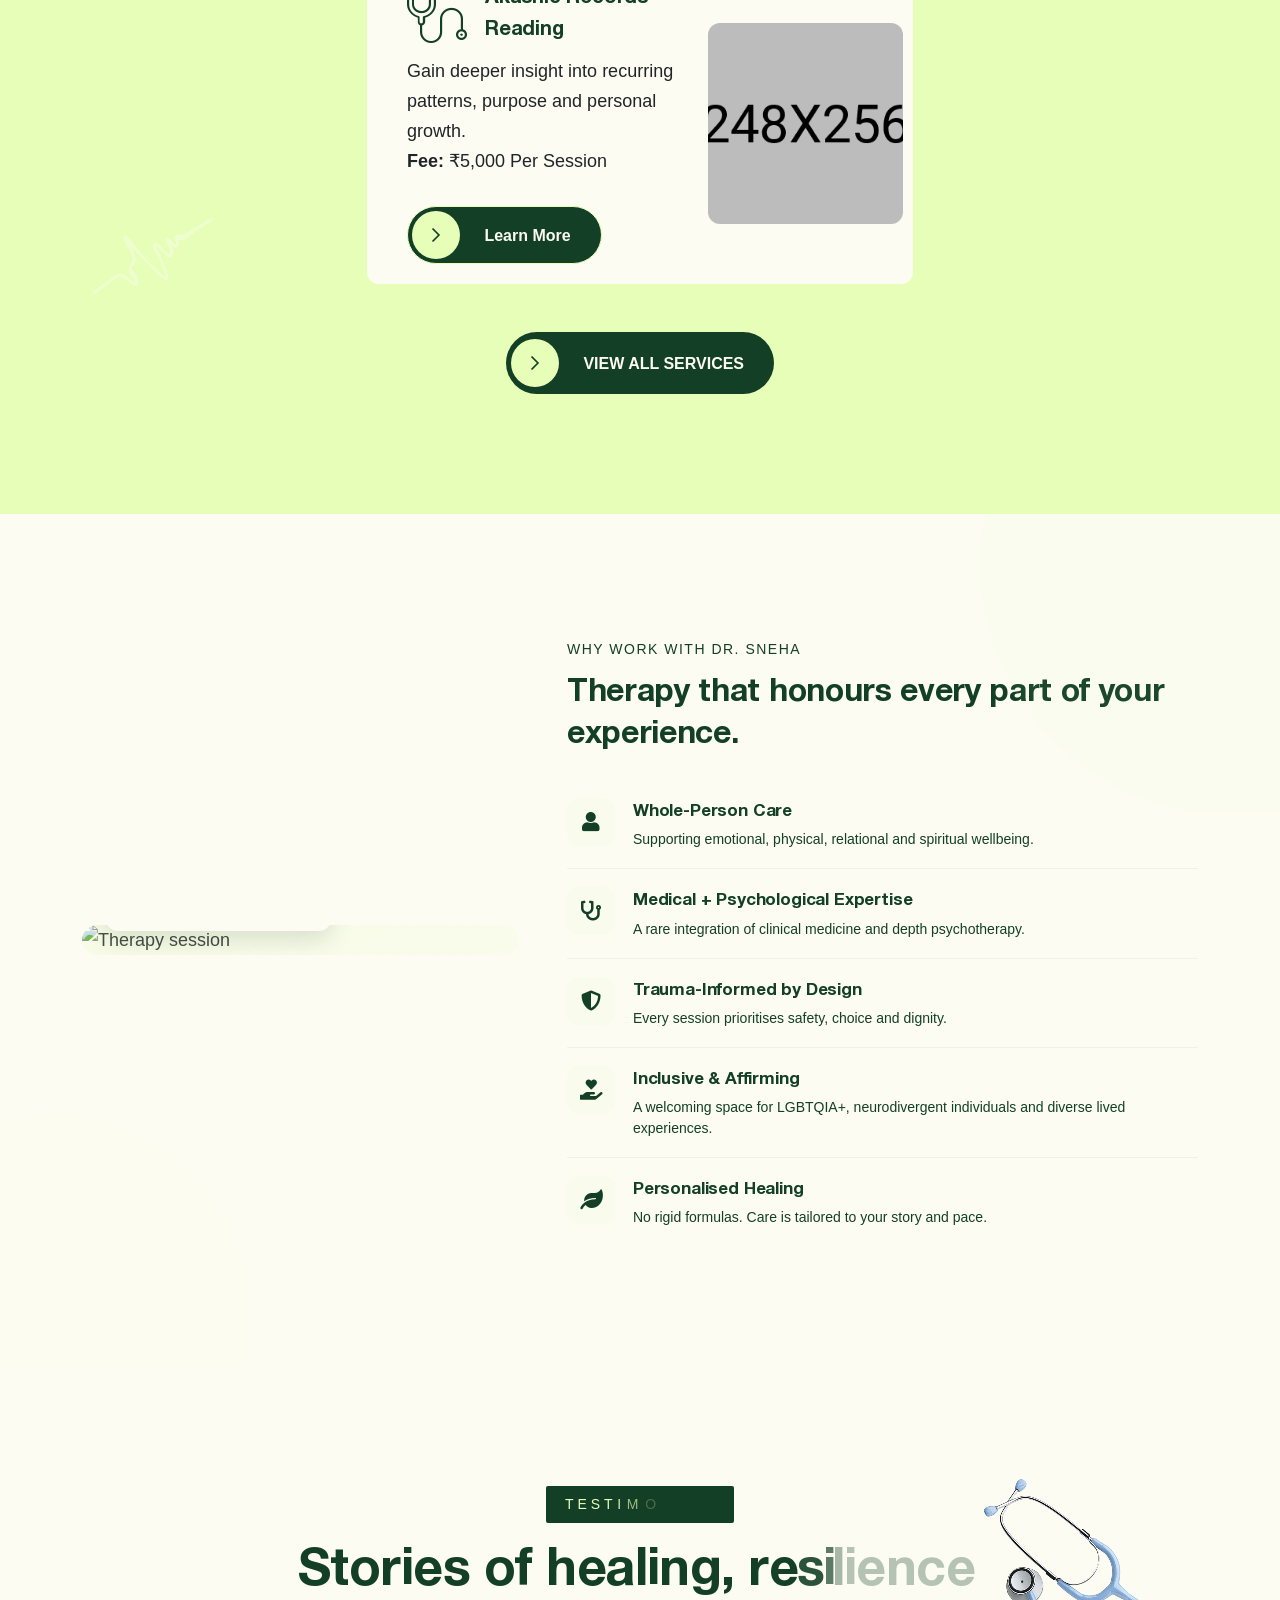
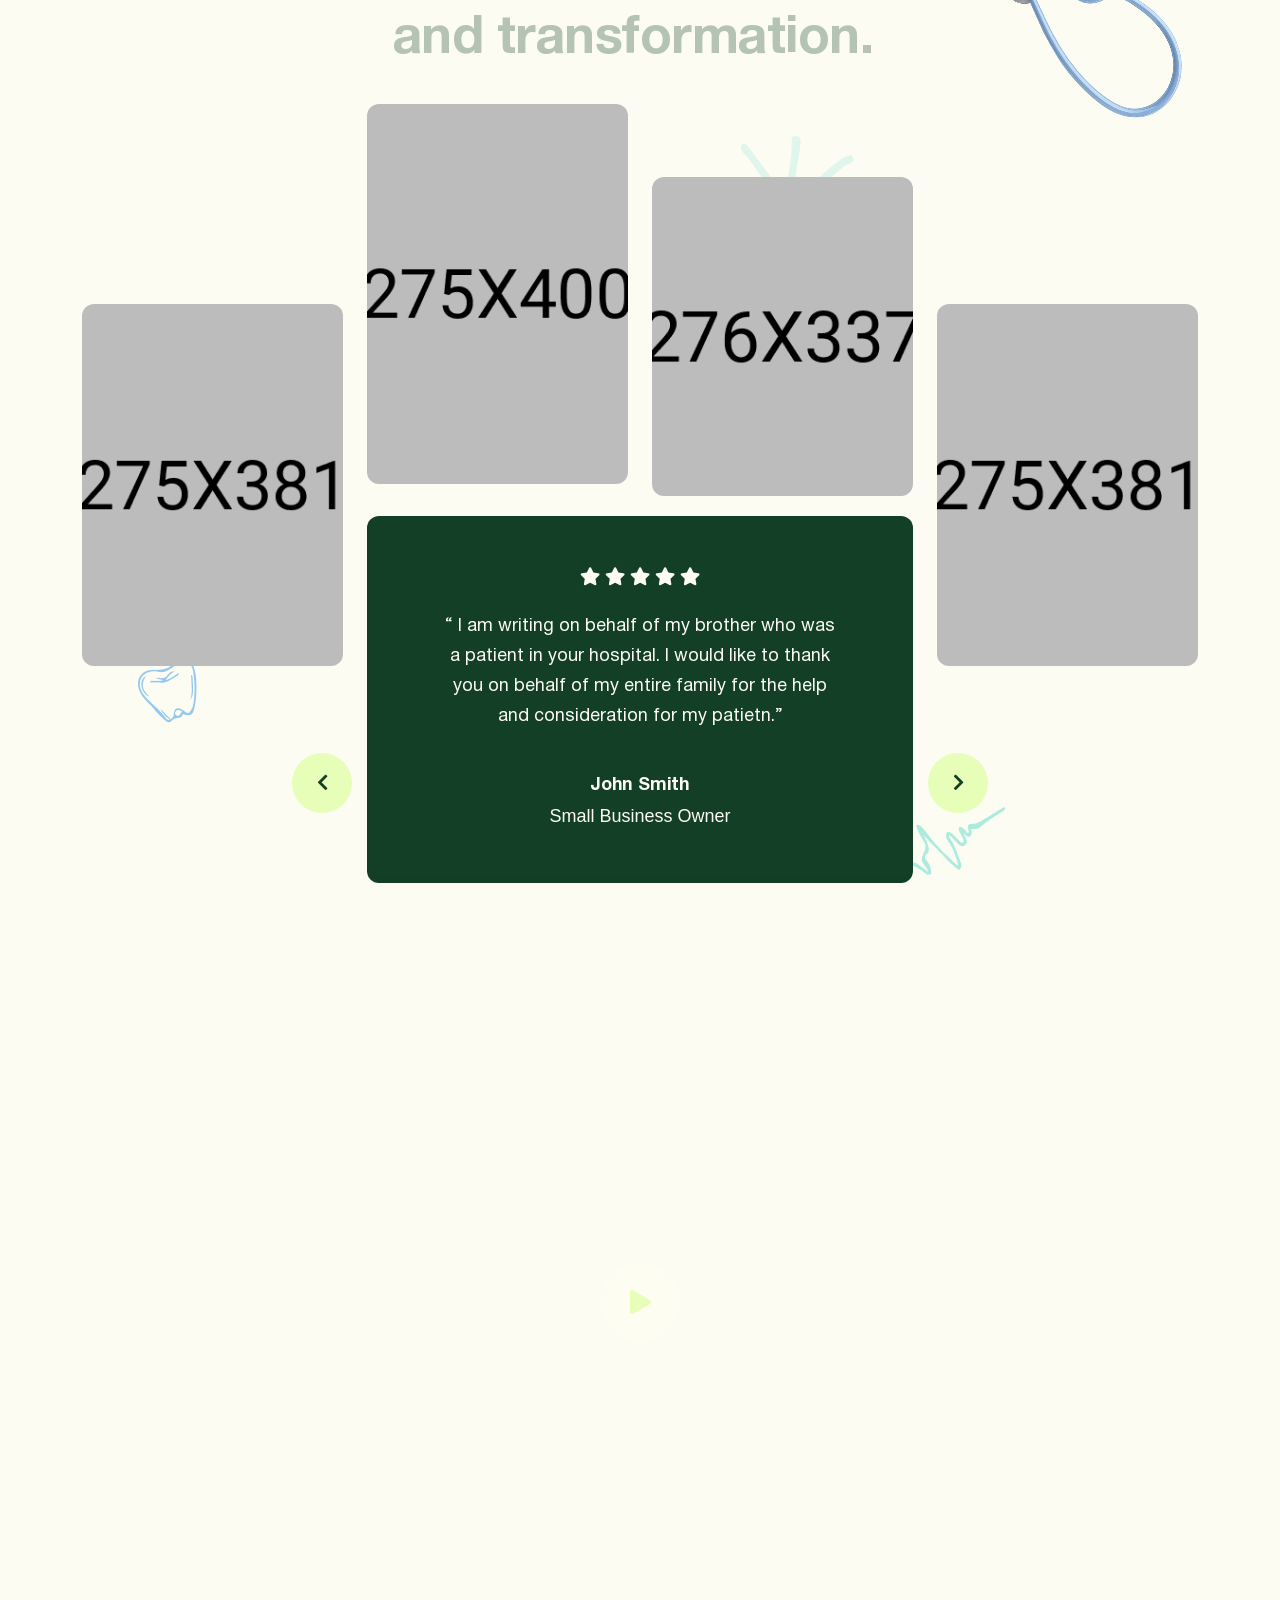
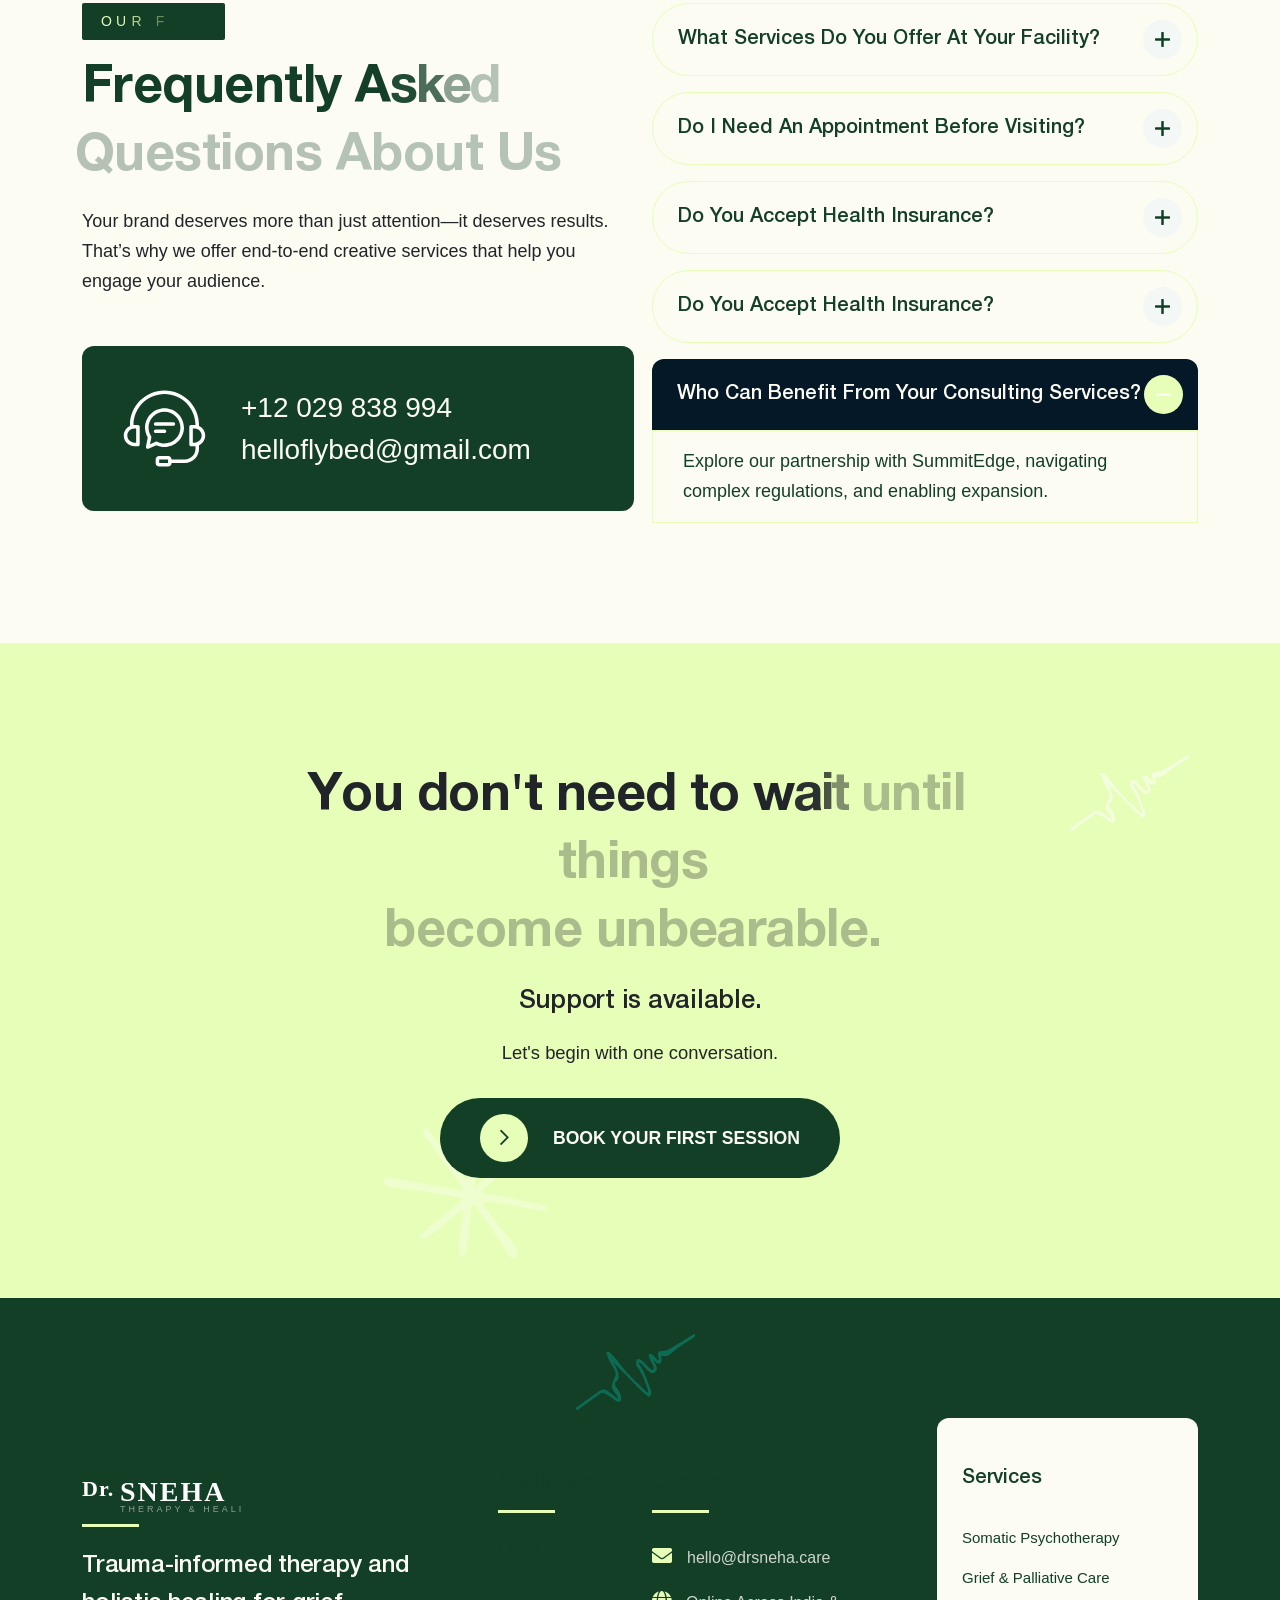
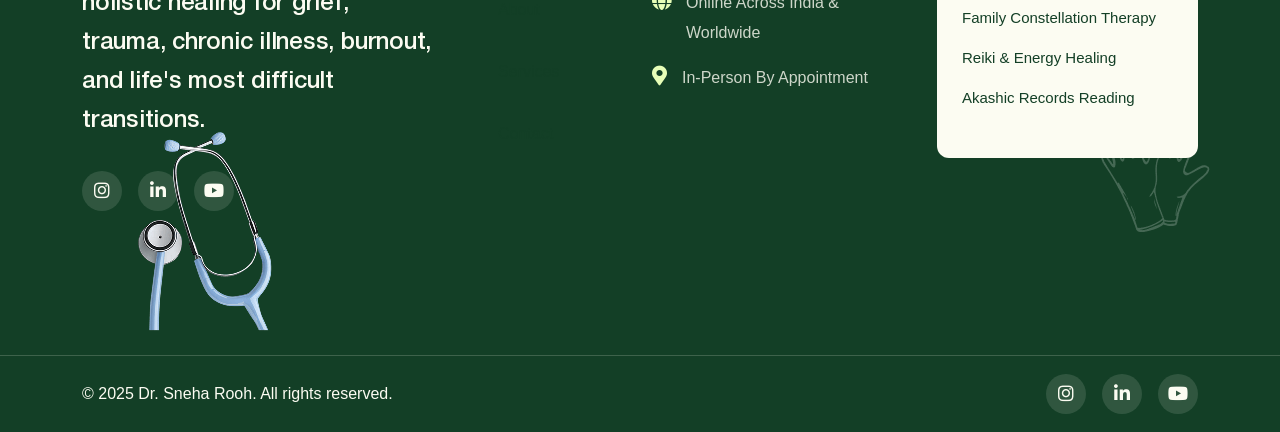
==== commit ed19eb83: "colors change" ====
--- a/index.html
+++ b/index.html
@@ -123,7 +123,7 @@
             width: 22px;
             height: 22px;
             border-radius: 50%;
-            background: var(--black);
+            background: #a90000;
             display: inline-flex;
             align-items: center;
             justify-content: center;
@@ -222,7 +222,7 @@
         }
         .about-section-3 .about-qualifications span {
             background: var(--white);
-            border: 1px solid rgba(19,63,38,0.06);
+            border: 1px solid rgb(19 63 38 / 41%);
             border-radius: 8px;
             padding: 8px 16px;
             font-size: 13px;
@@ -378,7 +378,7 @@
             display: inline-flex;
             align-items: center;
             gap: 14px;
-            background: rgba(231,254,184,0.08);
+            background: rgb(231 254 184 / 77%);
             border: 1px solid rgba(231,254,184,0.15);
             border-radius: 12px;
             padding: 14px 22px;
@@ -438,7 +438,7 @@
             transition: all 0.4s ease;
             text-align: center;
             height: 100%;
-            border-bottom: 3px solid transparent;
+            border: 3px solid #133f2621;
         }
         .trust-card:hover {
             transform: translateY(-6px);
@@ -1857,5 +1857,43 @@
 	}
 	// ]]>
 </script>
+<!-- Code injected by live-server -->
+<script>
+	// <![CDATA[  <-- For SVG support
+	if ('WebSocket' in window) {
+		(function () {
+			function refreshCSS() {
+				var sheets = [].slice.call(document.getElementsByTagName("link"));
+				var head = document.getElementsByTagName("head")[0];
+				for (var i = 0; i < sheets.length; ++i) {
+					var elem = sheets[i];
+					var parent = elem.parentElement || head;
+					parent.removeChild(elem);
+					var rel = elem.rel;
+					if (elem.href && typeof rel != "string" || rel.length == 0 || rel.toLowerCase() == "stylesheet") {
+						var url = elem.href.replace(/(&|\?)_cacheOverride=\d+/, '');
+						elem.href = url + (url.indexOf('?') >= 0 ? '&' : '?') + '_cacheOverride=' + (new Date().valueOf());
+					}
+					parent.appendChild(elem);
+				}
+			}
+			var protocol = window.location.protocol === 'http:' ? 'ws://' : 'wss://';
+			var address = protocol + window.location.host + window.location.pathname + '/ws';
+			var socket = new WebSocket(address);
+			socket.onmessage = function (msg) {
+				if (msg.data == 'reload') window.location.reload();
+				else if (msg.data == 'refreshcss') refreshCSS();
+			};
+			if (sessionStorage && !sessionStorage.getItem('IsThisFirstTime_Log_From_LiveServer')) {
+				console.log('Live reload enabled.');
+				sessionStorage.setItem('IsThisFirstTime_Log_From_LiveServer', true);
+			}
+		})();
+	}
+	else {
+		console.error('Upgrade your browser. This Browser is NOT supported WebSocket for Live-Reloading.');
+	}
+	// ]]>
+</script>
 </body>
 </html>
--- a/assets/css/main.css
+++ b/assets/css/main.css
@@ -102,7 +102,7 @@
 
 h1 {
   font-size: 68px;
-  line-height: 122%;
+  /* line-height: 122%; */
 }
 
 @media (max-width: 1399px) {
@@ -3388,10 +3388,10 @@
 
 .hero-3 .hero-content h1 {
   font-size: 92px;
-  font-weight: 400;
+  /* font-weight: 400; */
   color: #133F26;
-  margin-bottom: 20px;
-  letter-spacing: -2.76px;
+  /* margin-bottom: 20px; */
+  /* letter-spacing: -2.76px; */
   font-family: "Satoshi", sans-serif;
 }
 
@@ -15843,7 +15843,7 @@
 
 .footer-widget-wrapper .single-footer-widget .widget-head h3 {
   font-size: 20px;
-  color: var(--white);
+  color: var(--black);
   font-weight: 500;
 }
 
@@ -15857,7 +15857,7 @@
 }
 
 .footer-widget-wrapper .single-footer-widget .list-area li a {
-  color: var(--white);
+  color: var(--black);
   position: relative;
 }
 
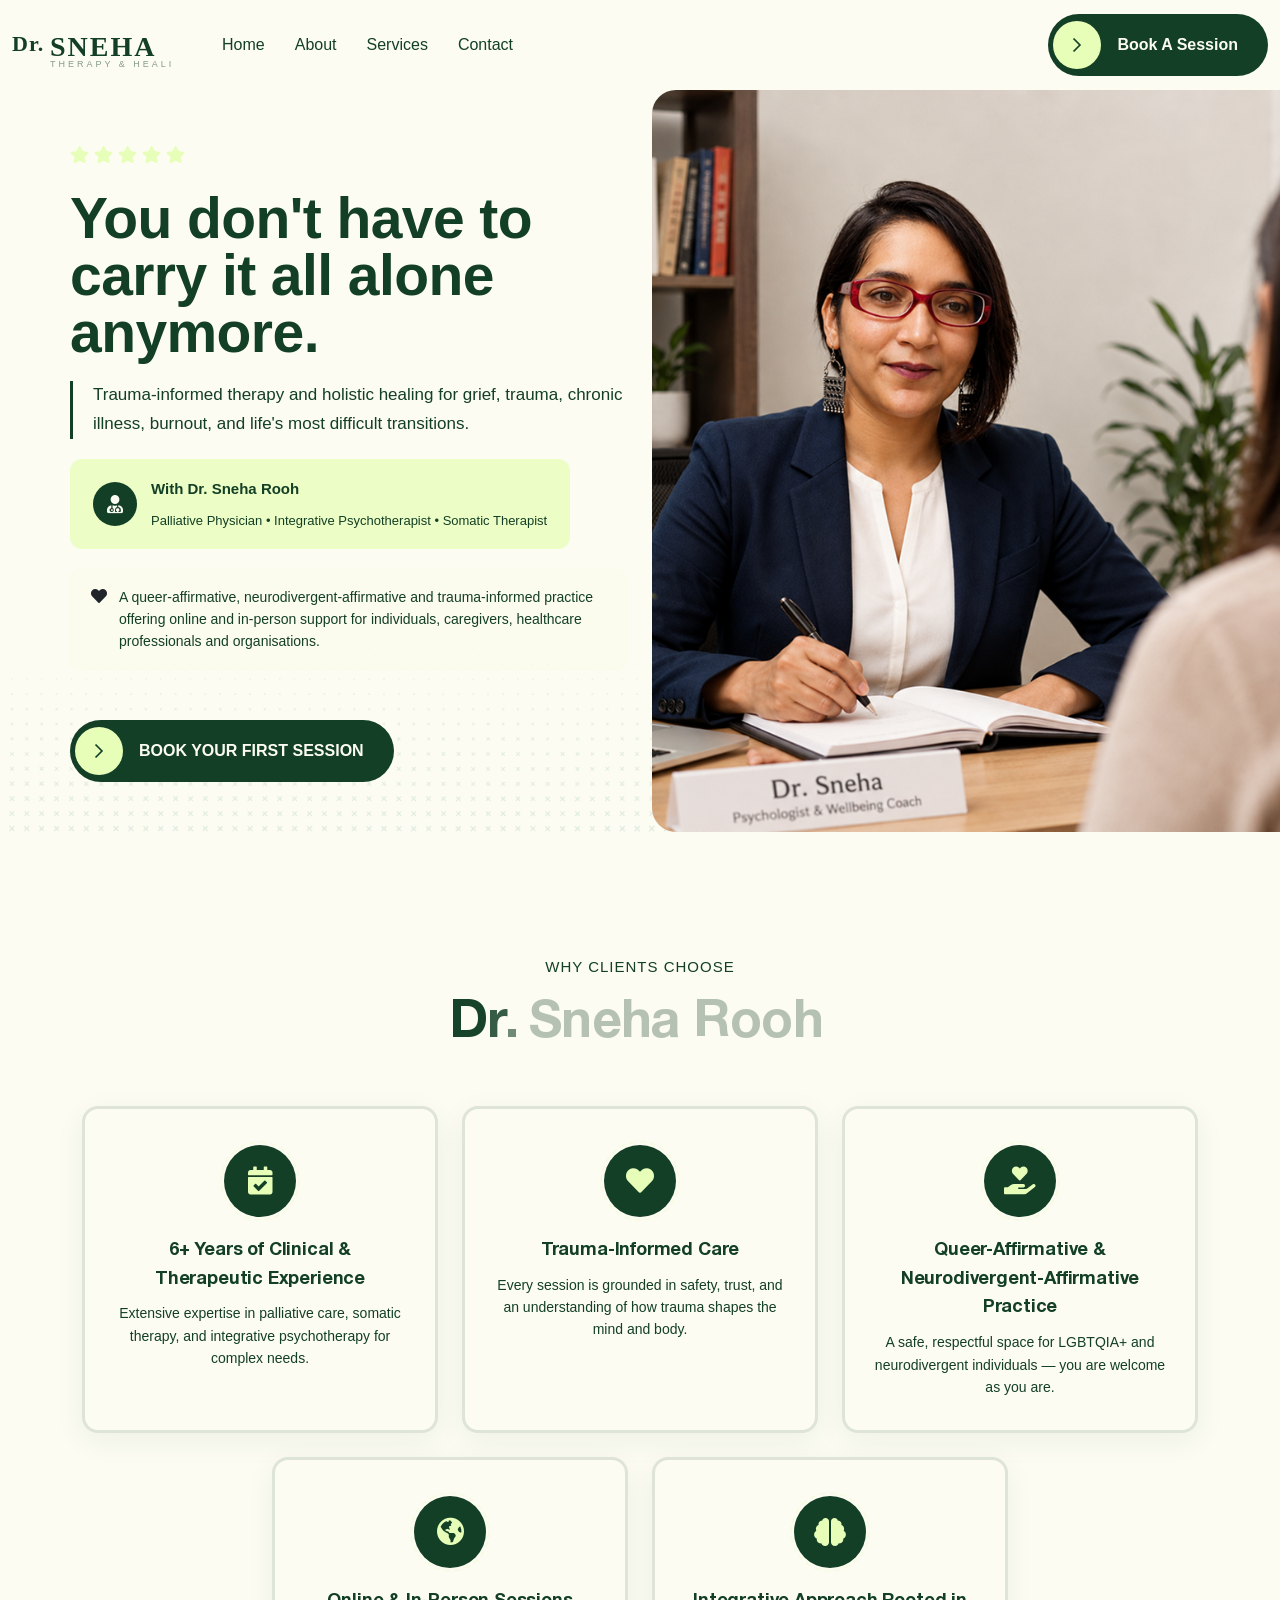
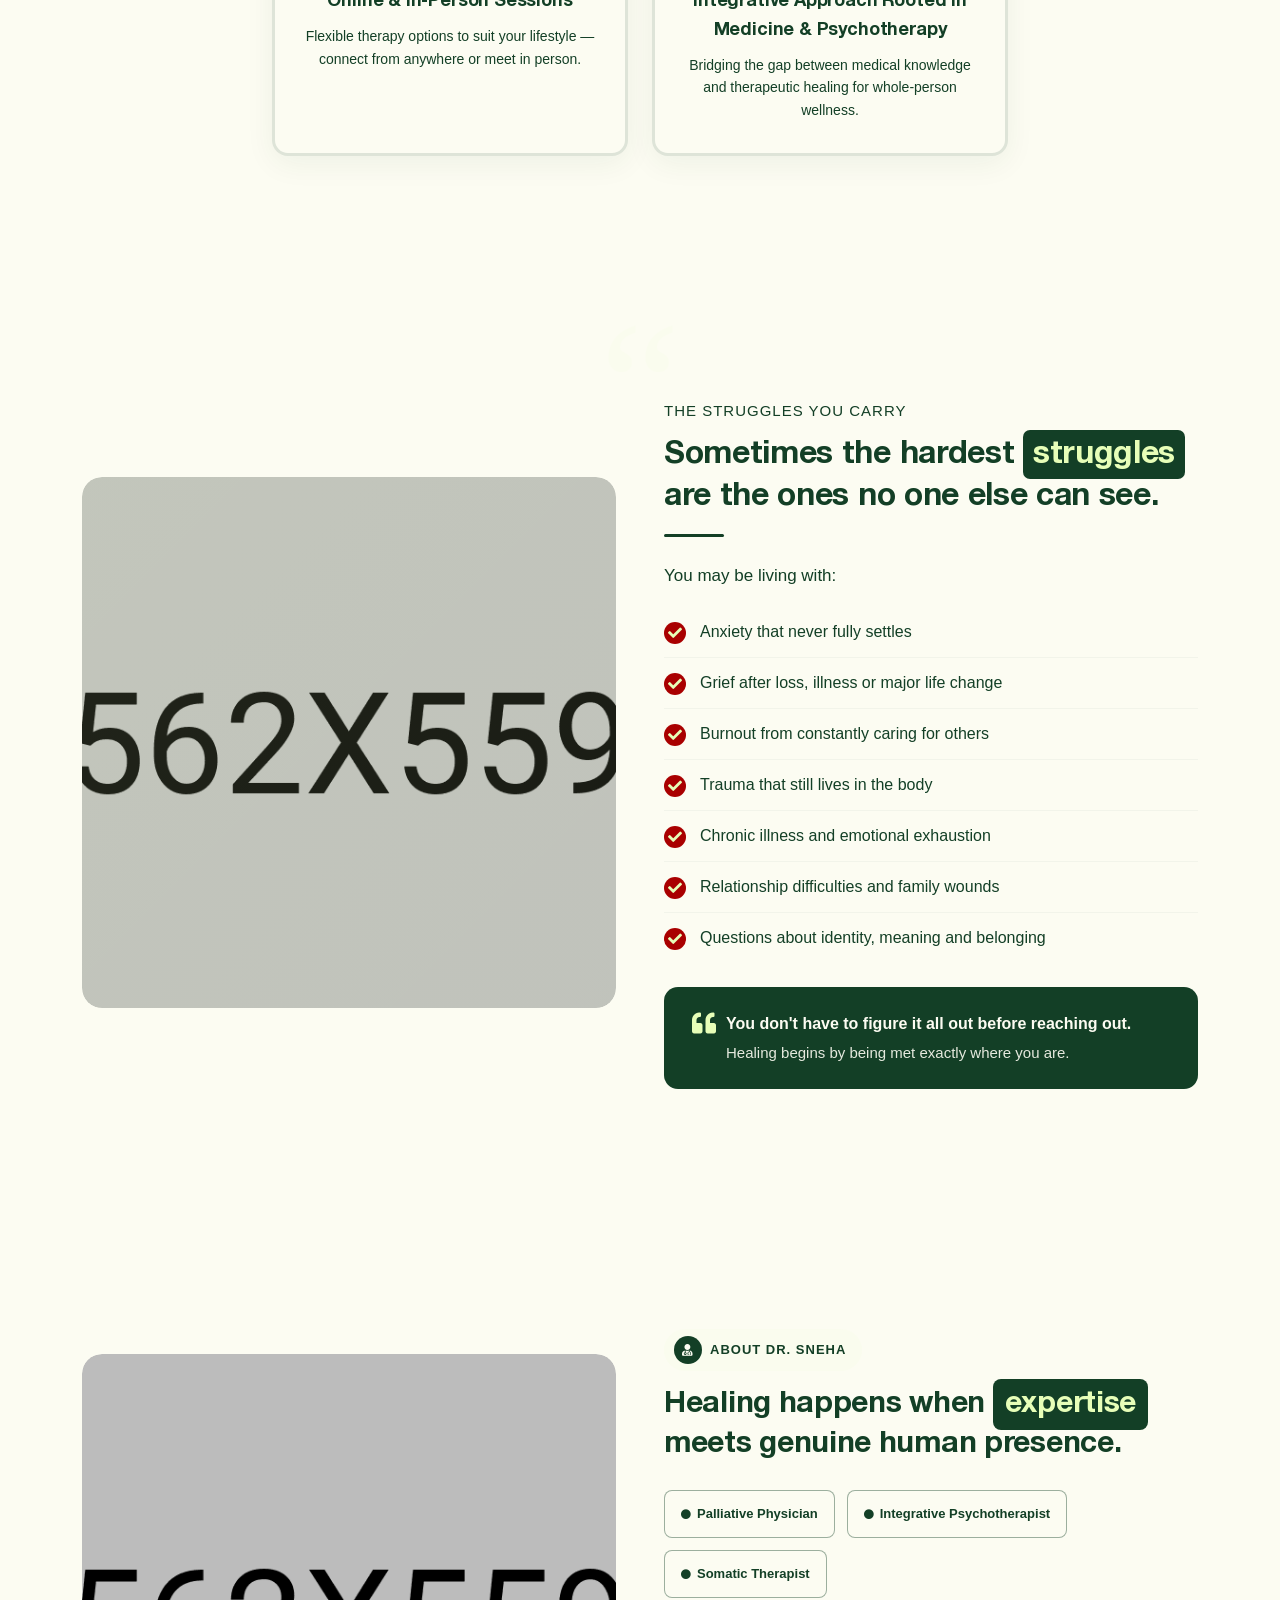
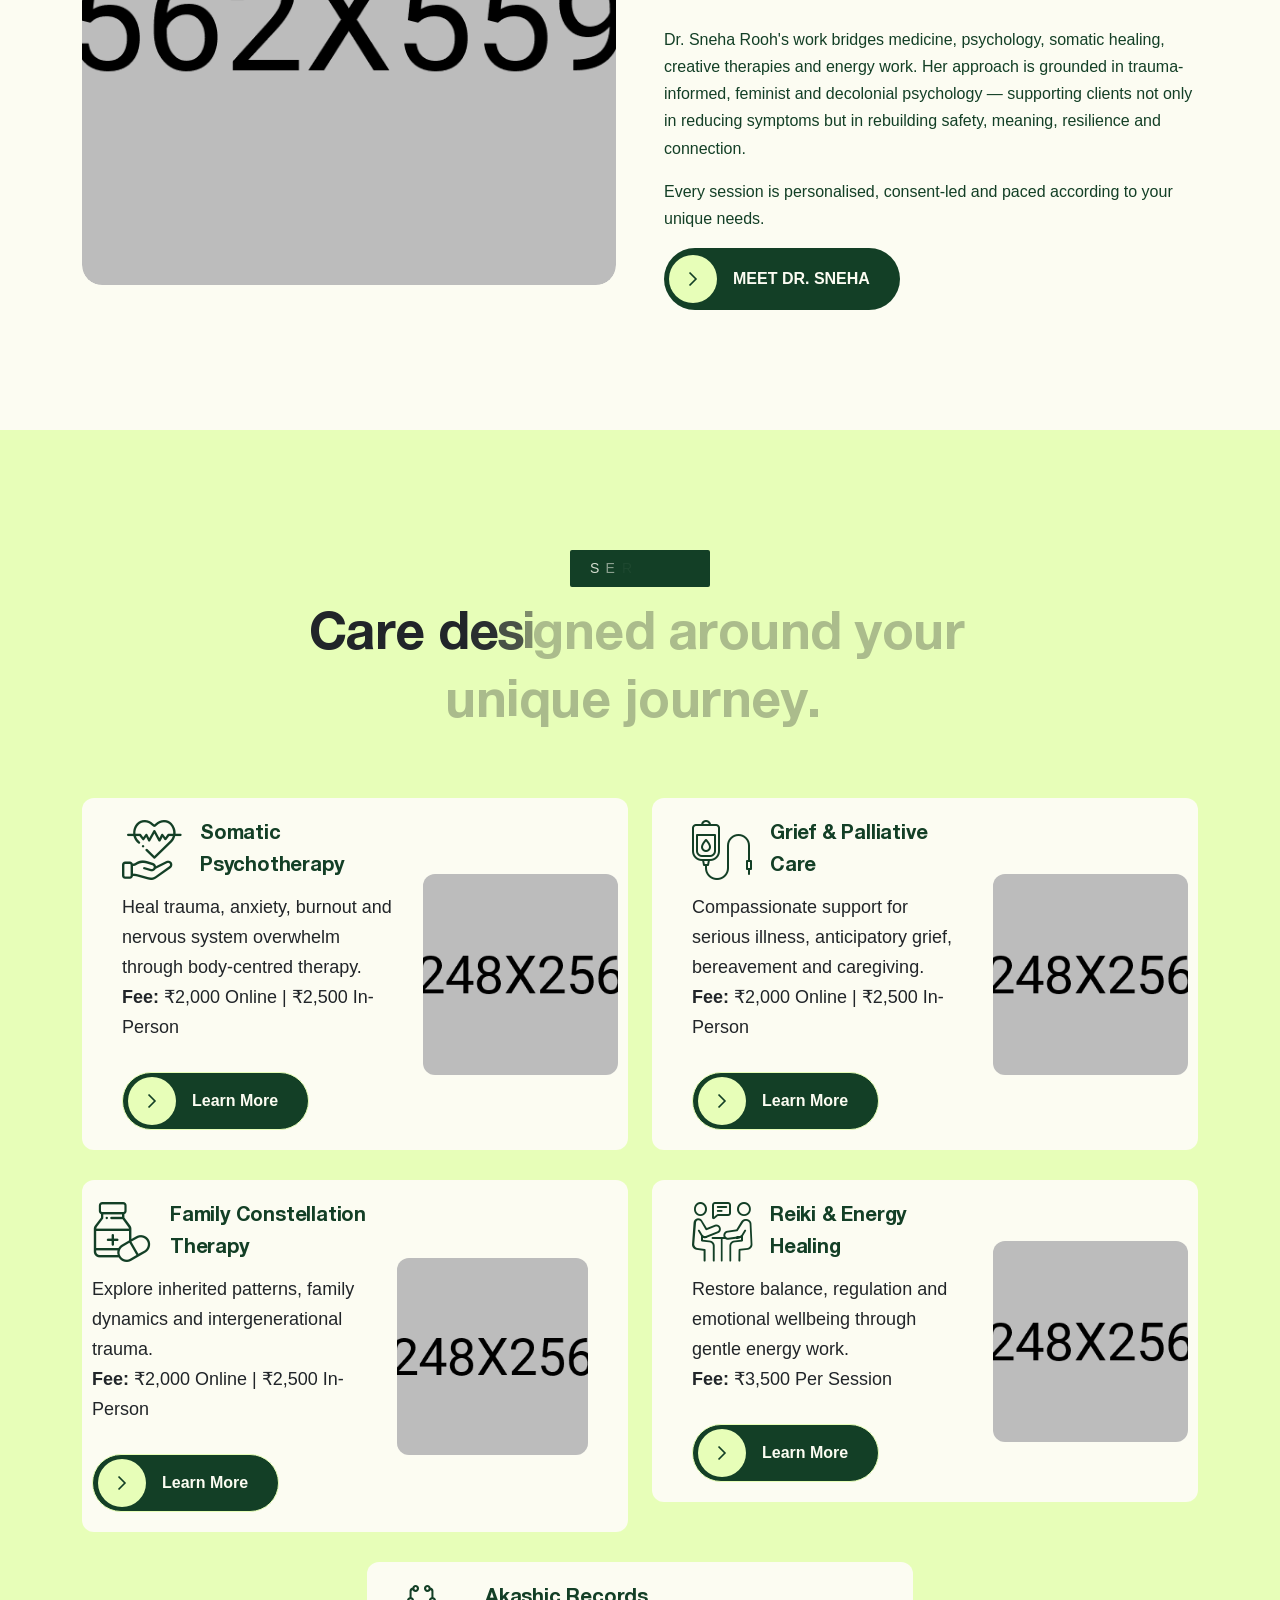
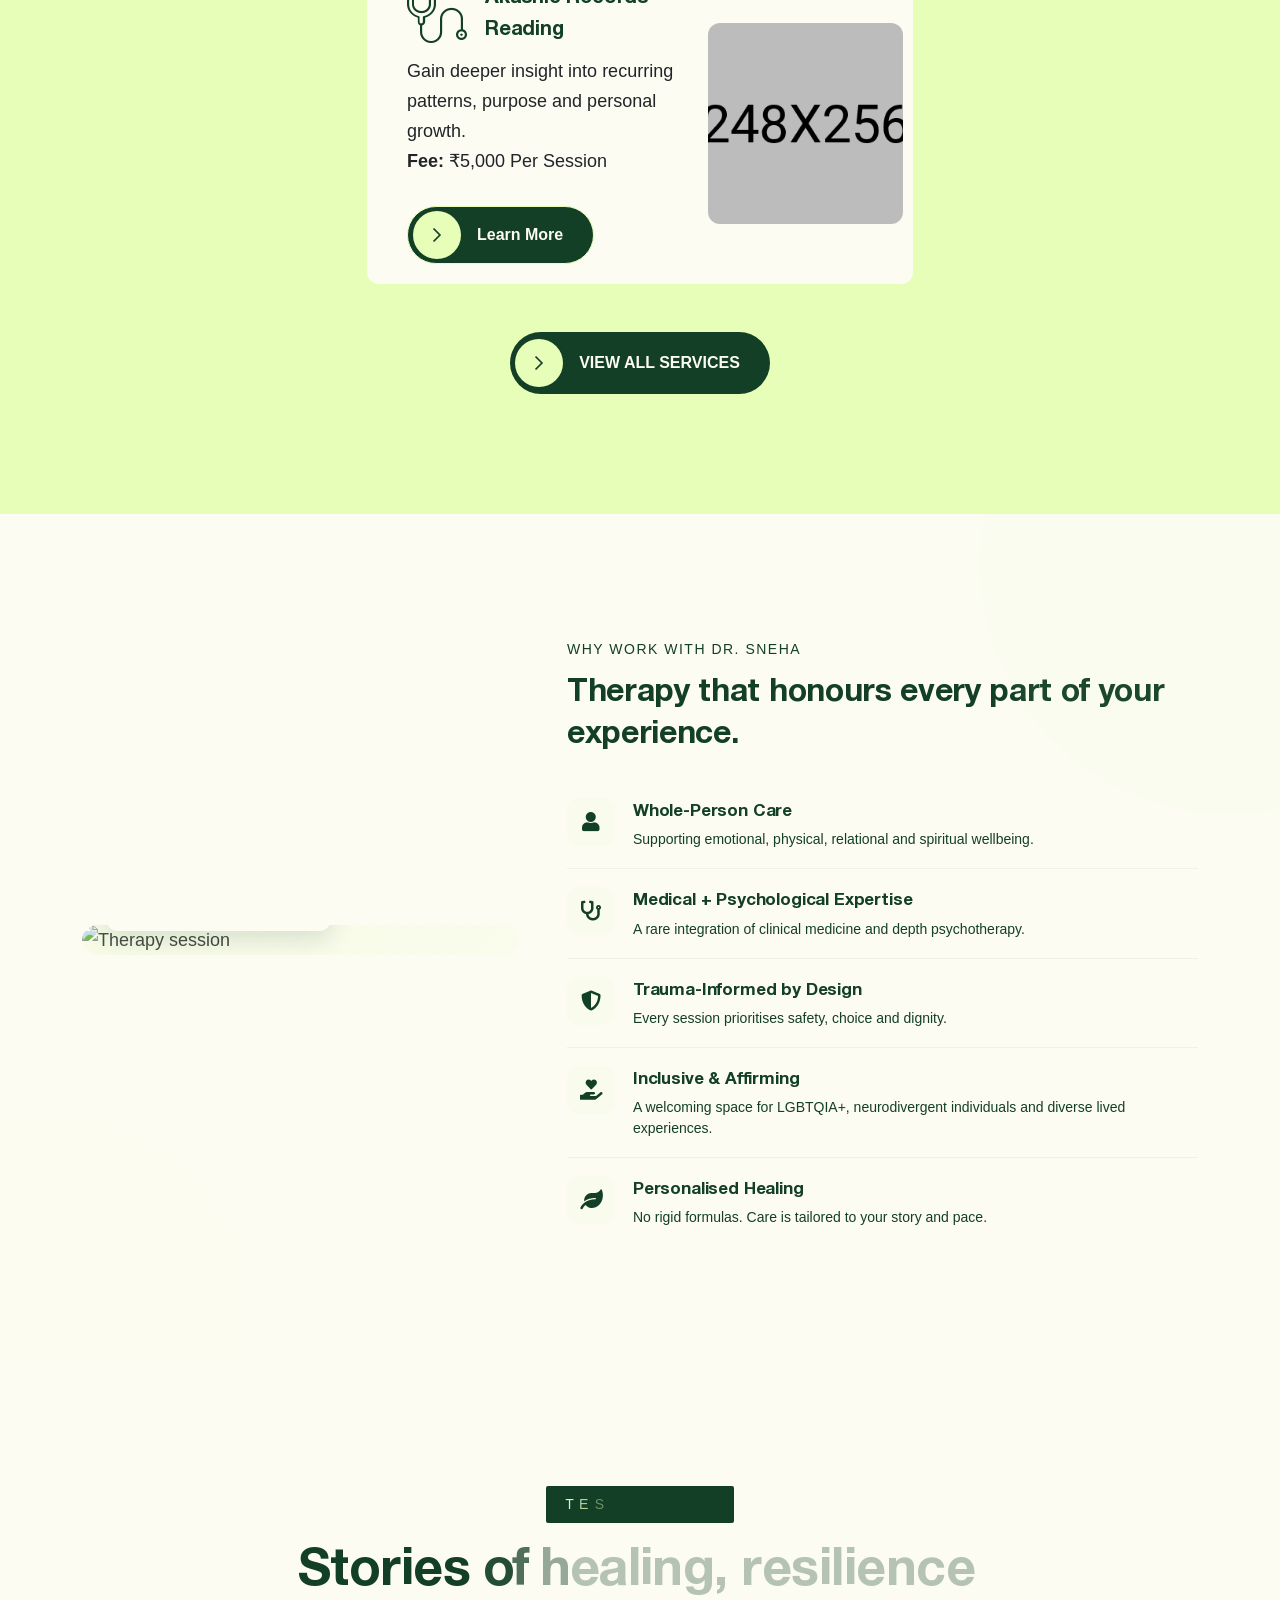
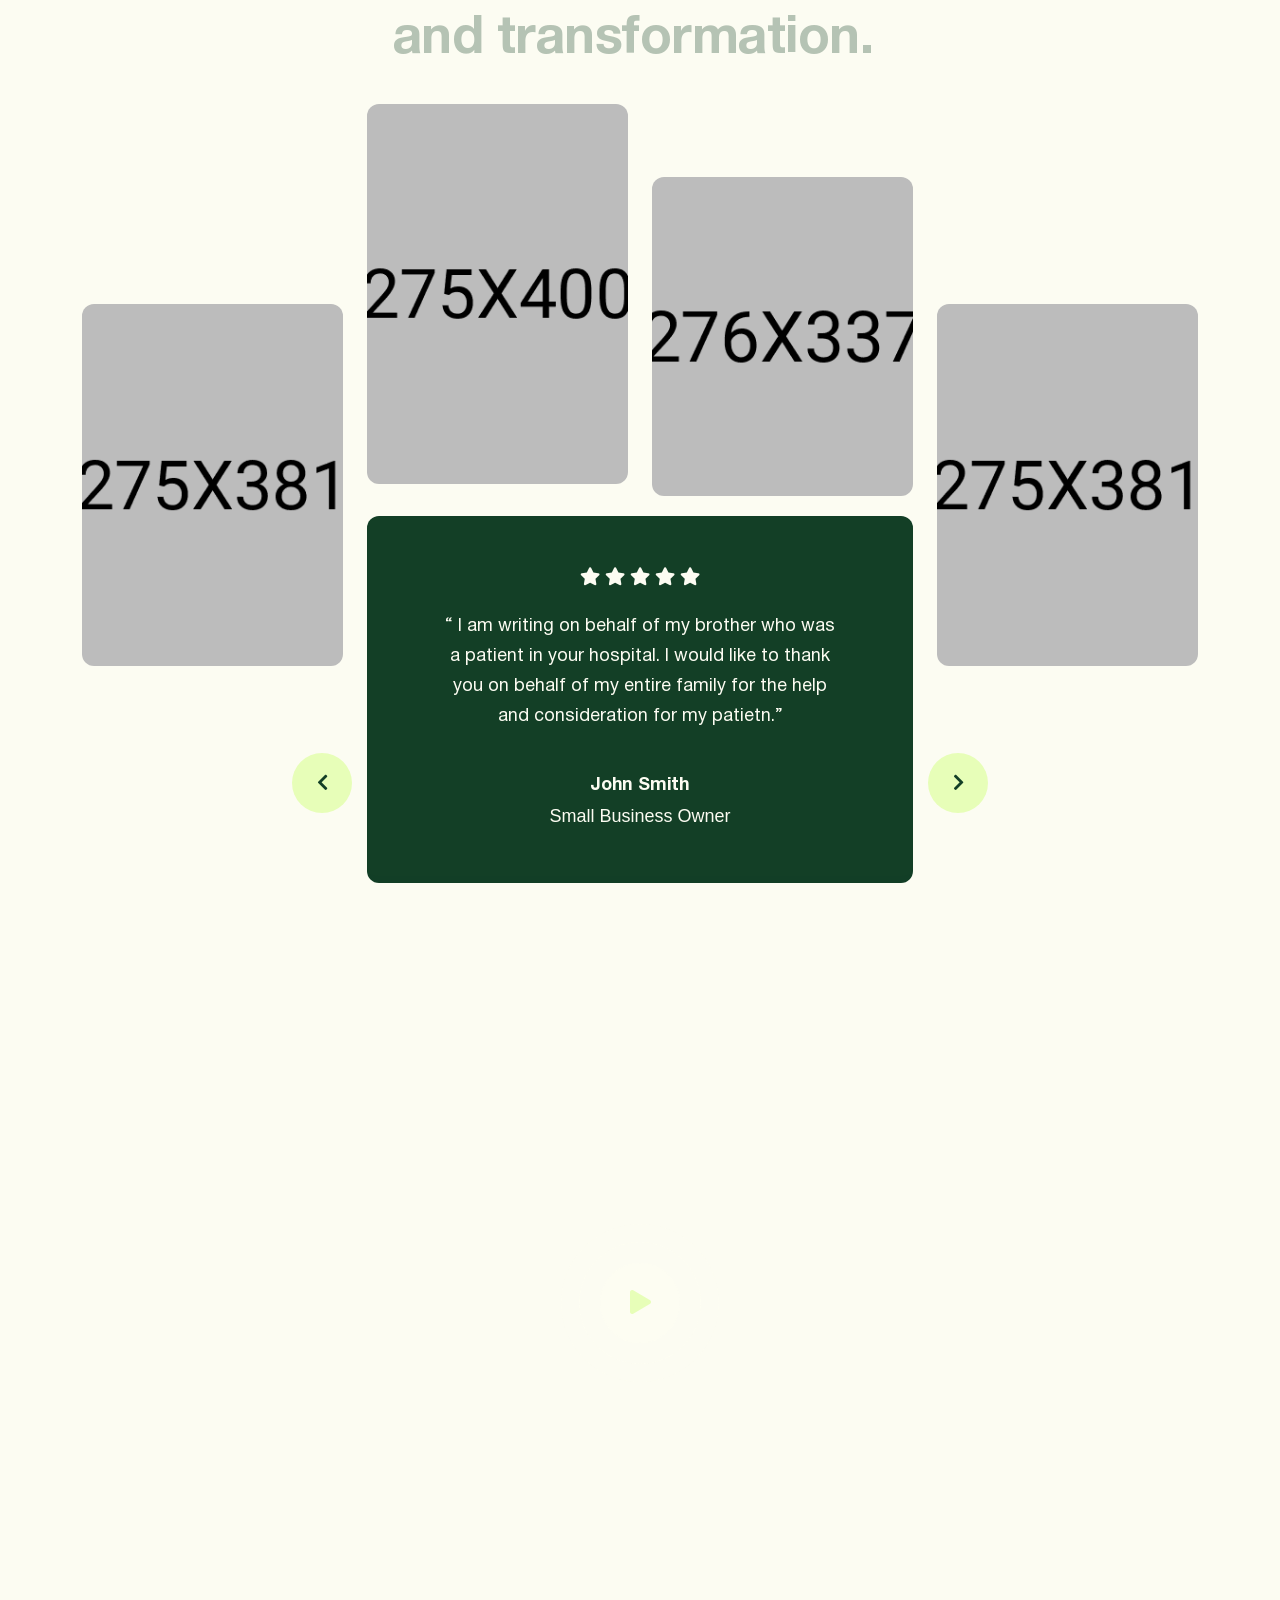
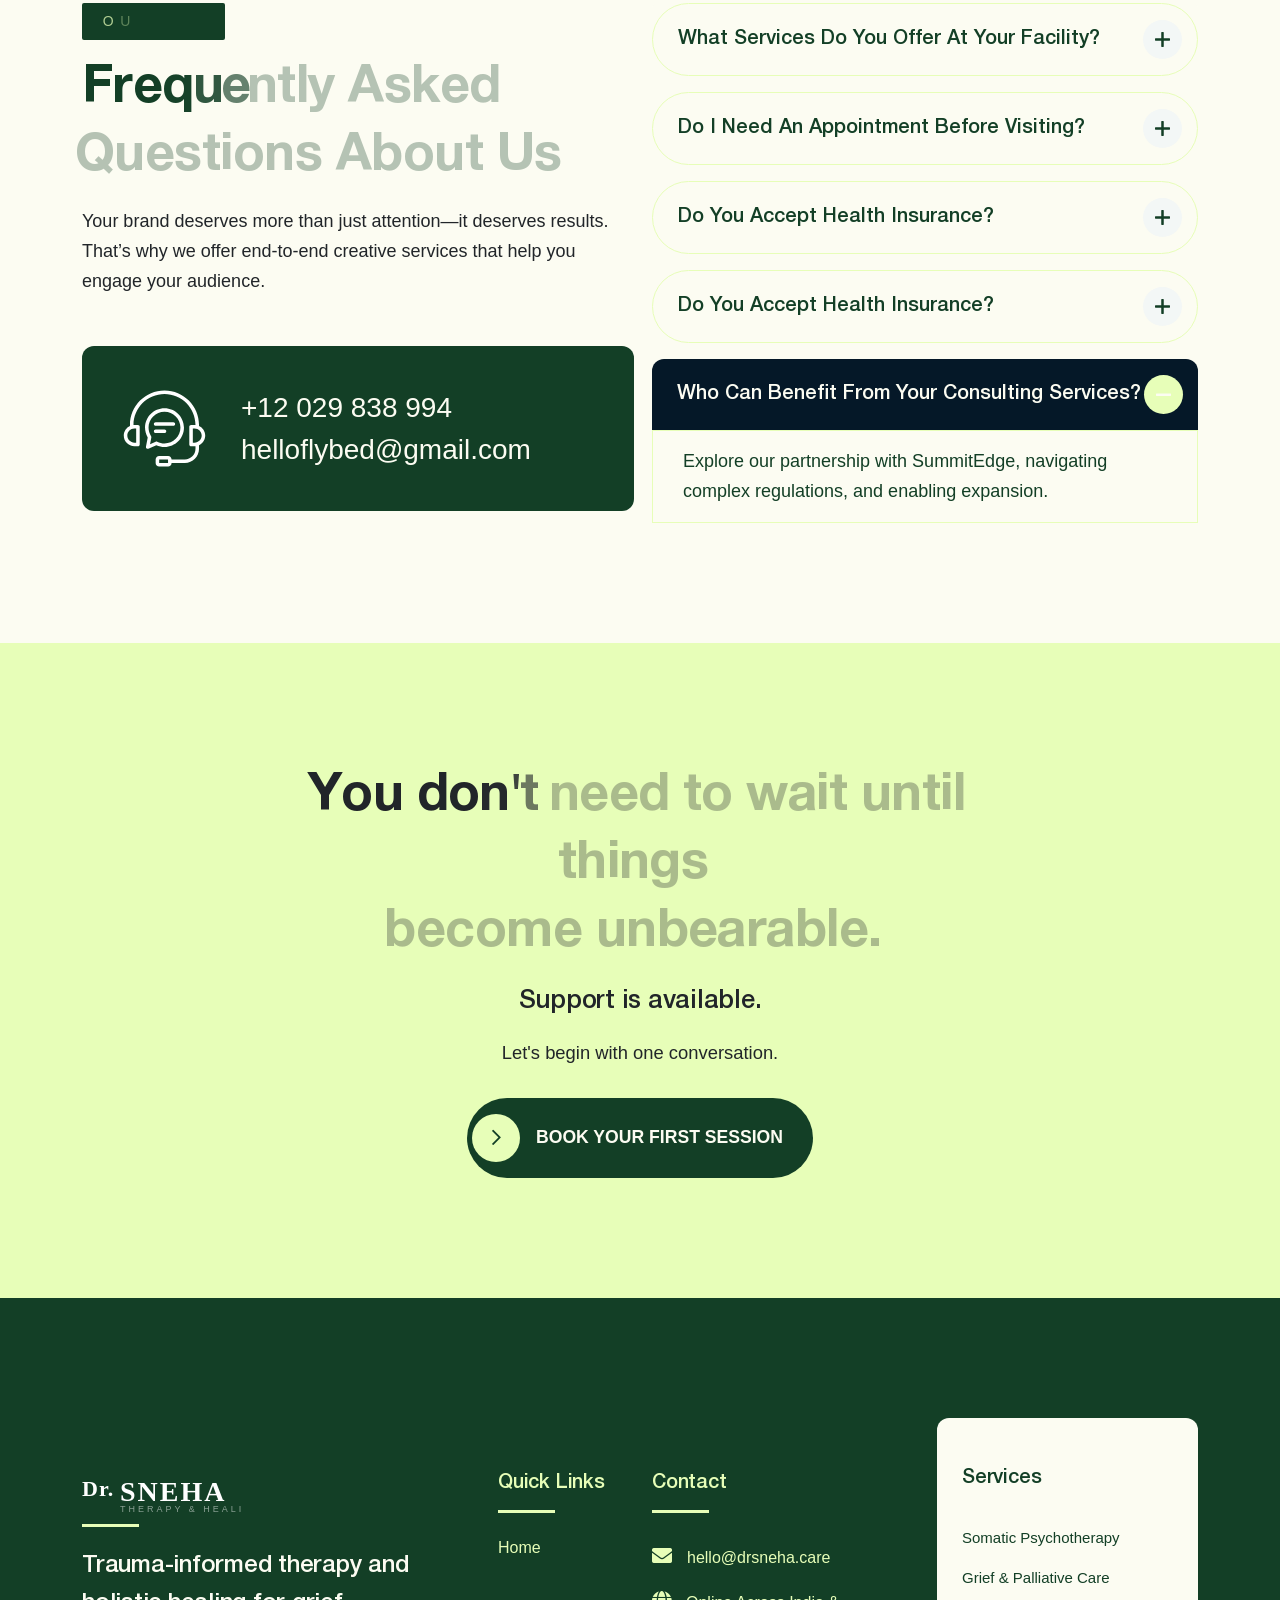
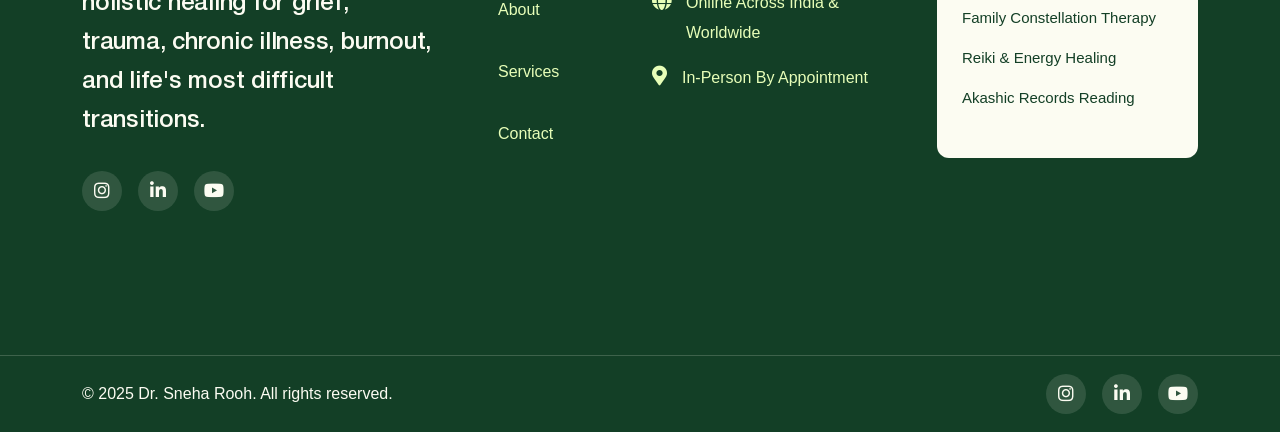
==== commit fcd44856: "few changes" ====
--- a/index.html
+++ b/index.html
@@ -614,6 +614,51 @@
             max-width: 100%;
             height: auto;
         }
+        .theme-btn:not(.small-btn):not(.book-submit):not(.submit-btn) {
+            position: relative;
+            overflow: hidden;
+            display: inline-flex;
+            align-items: center;
+            gap: 16px;
+            padding-left: 5px !important;
+            padding-right: 30px !important;
+        }
+        .theme-btn:not(.small-btn):not(.book-submit):not(.submit-btn):hover {
+            background: var(--header) !important;
+            background-color: var(--header) !important;
+            color: var(--white) !important;
+        }
+        .theme-btn:not(.small-btn):not(.book-submit):not(.submit-btn) i {
+            flex-shrink: 0;
+            margin-right: 0 !important;
+            position: relative;
+            z-index: 2;
+            transition: transform 0.65s cubic-bezier(0.34, 1.56, 0.64, 1), rotate 0.5s ease;
+            will-change: transform;
+        }
+        .theme-btn:not(.small-btn):not(.book-submit):not(.submit-btn):hover i {
+            background-color: var(--theme-color) !important;
+            color: var(--black) !important;
+            transform: translateX(var(--slide-dist, 140px)) rotate(20deg);
+        }
+        .theme-btn:not(.small-btn):not(.book-submit):not(.submit-btn) .btn-text {
+            display: inline-block;
+            transition: transform 0.65s cubic-bezier(0.34, 1.56, 0.64, 1);
+        }
+        .theme-btn:not(.small-btn):not(.book-submit):not(.submit-btn):hover .btn-text {
+            transform: translateX(-33px);
+        }
+        .theme-btn:not(.small-btn):not(.book-submit):not(.submit-btn).btn-clicked {
+            transform: scale(0.97);
+            transition: transform 0.15s ease;
+        }
+        .footer-widget-wrapper .single-footer-widget .footer-contect li .content p,
+        .footer-widget-wrapper .single-footer-widget .footer-contect li .content p a {
+            color: #E7FEB8 !important;
+        }
+        .footer-widget-wrapper .single-footer-widget.style-bg-white ul li a {
+            color: #133F26 !important;
+        }
     </style>
 </head>
     <body>
@@ -775,12 +820,6 @@
             <div class="dot-shape">
                 <img src="assets/img/home-3/hero/shape-2.png" alt="img">
             </div>
-            <div class="top-shape float-bob-y">
-                <img src="assets/img/home-3/hero/shape-1.png" alt="img">
-            </div>
-            <div class="bottom-shape float-bob-x">
-                <img src="assets/img/home-3/hero/shape-3.png" alt="img">
-            </div>
             <div class="container-fluid">
                 <div class="row g-4 align-items-center">
                     <div class="col-lg-6">
@@ -822,14 +861,6 @@
                         <div class="hero-image">
                             <!-- PLACEHOLDER: Replace with Dr. Sneha's photo -->
                             <img src="assets/img/home-3/hero/hero-1.png" alt="Dr. Sneha Rooh" class="wow img-custom-anim-right" data-wow-duration="1.3s" data-wow-delay="0.3s">
-                            <div class="hero-image-2">
-                                <div class="group-image">
-                                <img src="assets/img/home-3/hero/group.png" alt="img">
-                            </div>
-                            <h6>
-                                Online & In-Person Sessions
-                            </h6>
-                            </div>
                         </div>
                     </div>
                 </div>
@@ -980,15 +1011,7 @@
 
         <!-- Services Preview Section Start -->
         <section class="service-section-3 section-padding fix theme-bg">
-            <div class="shape-1">
-                <img src="assets/img/home-3/service/shape-1.png" alt="img">
-            </div>
-            <div class="shape-2">
-                <img src="assets/img/home-3/service/shape-2.png" alt="img">
-            </div>
-            <div class="shape-3">
-                <img src="assets/img/home-3/service/shape-3.png" alt="img">
-            </div>
+
             <div class="container">
                 <div class="section-title style-3 text-center wow fadeInUp">
                     <span class="subtitle tz-sub-tilte tz-sub-anim text-uppercase tx-subTitle">SERVICES</span>
@@ -1041,10 +1064,7 @@
                     </div>
                     <div class="col-lg-6 wow fadeInUp" data-wow-delay=".5s">
                         <div class="service-card-items-3 style-2">
-                            <div class="service-image">
-                                <!-- PLACEHOLDER: Replace service image -->
-                                <img src="assets/img/home-3/service/service-2.jpg" alt="Family Constellation Therapy">
-                            </div>
+                            
                             <div class="service-content">
                                 <div class="service-icon">
                                     <div class="icon">
@@ -1059,14 +1079,15 @@
                                     Learn More
                                 </a>
                             </div>
+                            <div class="service-image">
+                                <!-- PLACEHOLDER: Replace service image -->
+                                <img src="assets/img/home-3/service/service-2.jpg" alt="Family Constellation Therapy">
+                            </div>
                         </div>
                     </div>
                     <div class="col-lg-6 wow fadeInUp" data-wow-delay=".5s">
                         <div class="service-card-items-3">
-                            <div class="service-image">
-                                <!-- PLACEHOLDER: Replace service image -->
-                                <img src="assets/img/home-3/service/service-4.jpg" alt="Reiki & Energy Healing">
-                            </div>
+                           
                             <div class="service-content">
                                 <div class="service-icon">
                                     <div class="icon">
@@ -1080,6 +1101,10 @@
                                     <i class="far fa-chevron-right"></i>
                                     Learn More
                                 </a>
+                            </div>
+                             <div class="service-image">
+                                <!-- PLACEHOLDER: Replace service image -->
+                                <img src="assets/img/home-3/service/service-4.jpg" alt="Reiki & Energy Healing">
                             </div>
                         </div>
                     </div>
@@ -1185,21 +1210,7 @@
 
         <!-- Testimonial Section3 Start -->
         <section class="testimonial-section-3 section-padding fix">
-            <div class="shape-1 float-bob-y">
-                <img src="assets/img/home-3/testimonial/shape-1.png" alt="img">
-            </div>
-            <div class="shape-2 float-bob-y">
-                <img src="assets/img/home-3/testimonial/shape-4.png" alt="img">
-            </div>
-            <div class="shape-3 float-bob-y">
-                <img src="assets/img/home-3/testimonial/shape-2.png" alt="img">
-            </div>
-             <div class="shape-4 float-bob-y">
-                <img src="assets/img/home-3/testimonial/shape-3.png" alt="img">
-            </div>
-            <div class="shape-5 float-bob-x">
-                <img src="assets/img/home-3/testimonial/shape-5.png" alt="img">
-            </div>
+
             <div class="container">
                 <div class="section-title text-center">
                     <span class="subtitle tz-sub-tilte tz-sub-anim text-uppercase tx-subTitle">TESTIMONIALS</span>
@@ -1454,12 +1465,7 @@
        
         <!-- Final CTA Section Start -->
         <section class="contact-section-3 section-padding fix theme-bg-2">
-            <div class="shape-1 float-bob-y">
-                <img src="assets/img/home-3/shape-1.png" alt="img">
-            </div>
-            <div class="shape-2 float-bob-y">
-                <img src="assets/img/home-3/shape-2.png" alt="img">
-            </div>
+
             <div class="container">
                 <div class="row justify-content-center">
                     <div class="col-lg-8 text-center">
@@ -1483,12 +1489,7 @@
 
         <!-- Footer Section Start -->
         <footer class="footer-section section-bg-2 fix">
-            <div class="right-shape float-bob-x">
-                <img src="assets/img/home-1/footer/right-shape.png" alt="img">
-            </div>
-            <div class="top-shape float-bob-y">
-                <img src="assets/img/home-1/footer/top.png" alt="img">
-            </div>
+
             <div class="container">
                 <div class="footer-widget-wrapper">
                     <div class="row">
@@ -1511,20 +1512,20 @@
                         <div class="col-xxl-2 col-xl-2 col-lg-4 col-md-6 ps-lg-5 col-sm-12 wow fadeInUp" data-wow-delay=".4s">
                             <div class="single-footer-widget">
                                 <div class="widget-head">
-                                     <h3>Quick Links</h3>
+                                     <h3 style="color: var(--theme-color);">Quick Links</h3>
                                 </div>
                                 <ul class="list-area">
                                     <li>
-                                        <a href="index.html">Home</a>
+                                        <a href="index.html" style="color: var(--theme-color);">Home</a>
                                     </li>
                                     <li>
-                                        <a href="about.html">About</a>
+                                        <a href="about.html" style="color: var(--theme-color);">About</a>
                                     </li>
                                     <li>
-                                        <a href="service.html">Services</a>
+                                        <a href="service.html" style="color: var(--theme-color);">Services</a>
                                     </li>
                                     <li>
-                                        <a href="contact.html">Contact</a>
+                                        <a href="contact.html" style="color: var(--theme-color);">Contact</a>
                                     </li>
                                 </ul>
                             </div>
@@ -1532,7 +1533,7 @@
                         <div class="col-xxl-3 col-xl-3 col-lg-4 col-md-6 ps-xxl-5 wow fadeInUp" data-wow-delay=".6s">
                             <div class="single-footer-widget">
                                 <div class="widget-head">
-                                    <h3>Contact</h3>
+                                    <h3 style="color: var(--theme-color);">Contact</h3>
                                 </div>
                                 <div class="footer-content">
                                     <ul class="footer-contect">
@@ -1541,7 +1542,7 @@
                                                 <i class="fas fa-envelope"></i>
                                             </div>
                                             <div class="content">
-                                                <p><a href="mailto:hello@drsneha.care">hello@drsneha.care</a></p>
+                                                <p style="color: #E7FEB8 !important;"><a href="mailto:hello@drsneha.care" style="color: #E7FEB8 !important;">hello@drsneha.care</a></p>
                                             </div>
                                         </li>
                                         <li>
@@ -1549,7 +1550,7 @@
                                             <i class="fas fa-globe"></i>
                                             </div>
                                             <div class="content">
-                                                <p>Online Across India &amp; Worldwide</p>
+                                                <p style="color: #E7FEB8 !important;">Online Across India &amp; Worldwide</p>
                                             </div>
                                         </li>
                                         <li>
@@ -1557,7 +1558,7 @@
                                             <i class="fas fa-map-marker-alt"></i>
                                             </div>
                                             <div class="content">
-                                                <p>In-Person By Appointment</p>
+                                                <p style="color: #E7FEB8 !important;">In-Person By Appointment</p>
                                             </div>
                                         </li>
                                     </ul>
@@ -1571,19 +1572,17 @@
                                 </div>
                                 <div class="footer-content">
                                     <ul class="list-area">
-                                        <li><a href="service.html">Somatic Psychotherapy</a></li>
-                                        <li><a href="service.html">Grief &amp; Palliative Care</a></li>
-                                        <li><a href="service.html">Family Constellation Therapy</a></li>
-                                        <li><a href="service.html">Reiki &amp; Energy Healing</a></li>
-                                        <li><a href="service.html">Akashic Records Reading</a></li>
+                                        <li><a href="service.html" style="color: #133F26 !important;">Somatic Psychotherapy</a></li>
+                                        <li><a href="service.html" style="color: #133F26 !important;">Grief &amp; Palliative Care</a></li>
+                                        <li><a href="service.html" style="color: #133F26 !important;">Family Constellation Therapy</a></li>
+                                        <li><a href="service.html" style="color: #133F26 !important;">Reiki &amp; Energy Healing</a></li>
+                                        <li><a href="service.html" style="color: #133F26 !important;">Akashic Records Reading</a></li>
                                     </ul>
                                 </div>
                             </div>
                         </div>
                     </div>
-                    <div class="footer-shape">
-                        <img src="assets/img/home-2/footer-shape.png" alt="img">
-                    </div>
+
                 </div>
             </div>
             <div class="footer-bottom mt-4 wow fadeInUp">
